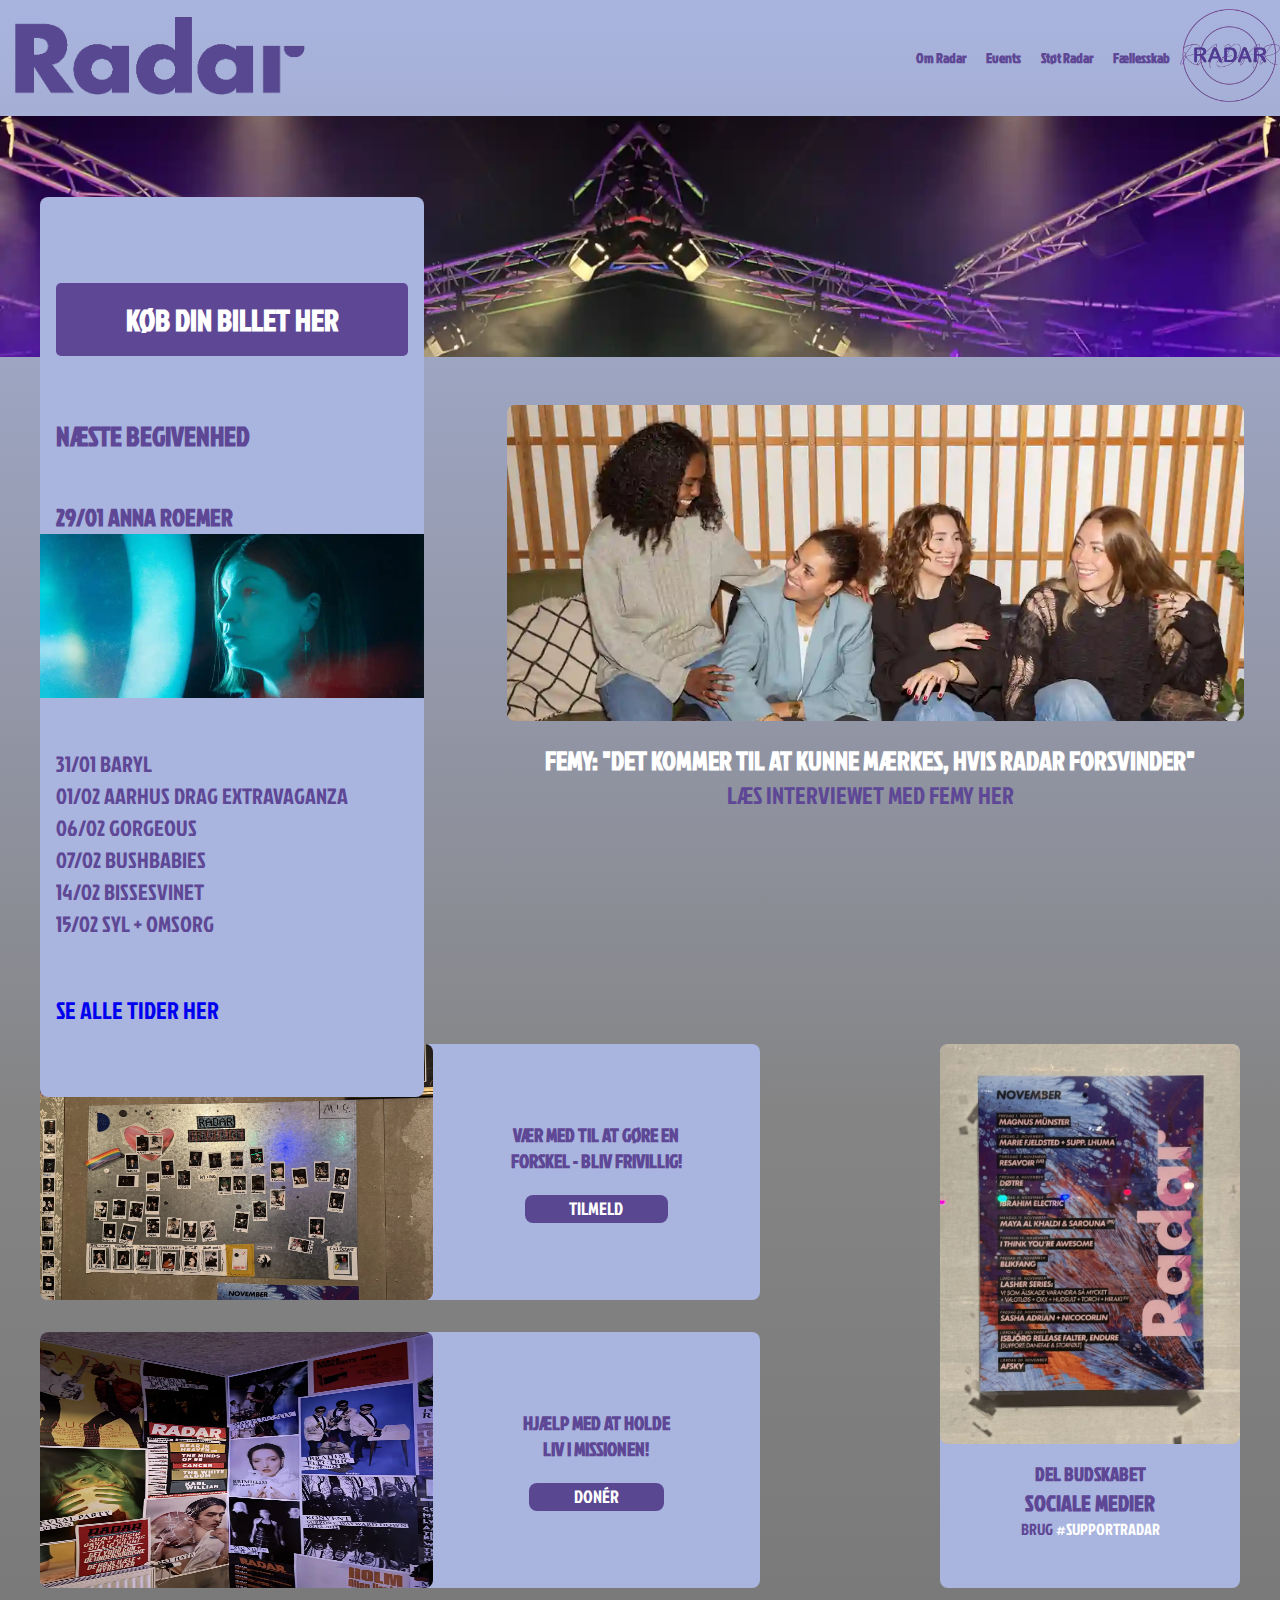
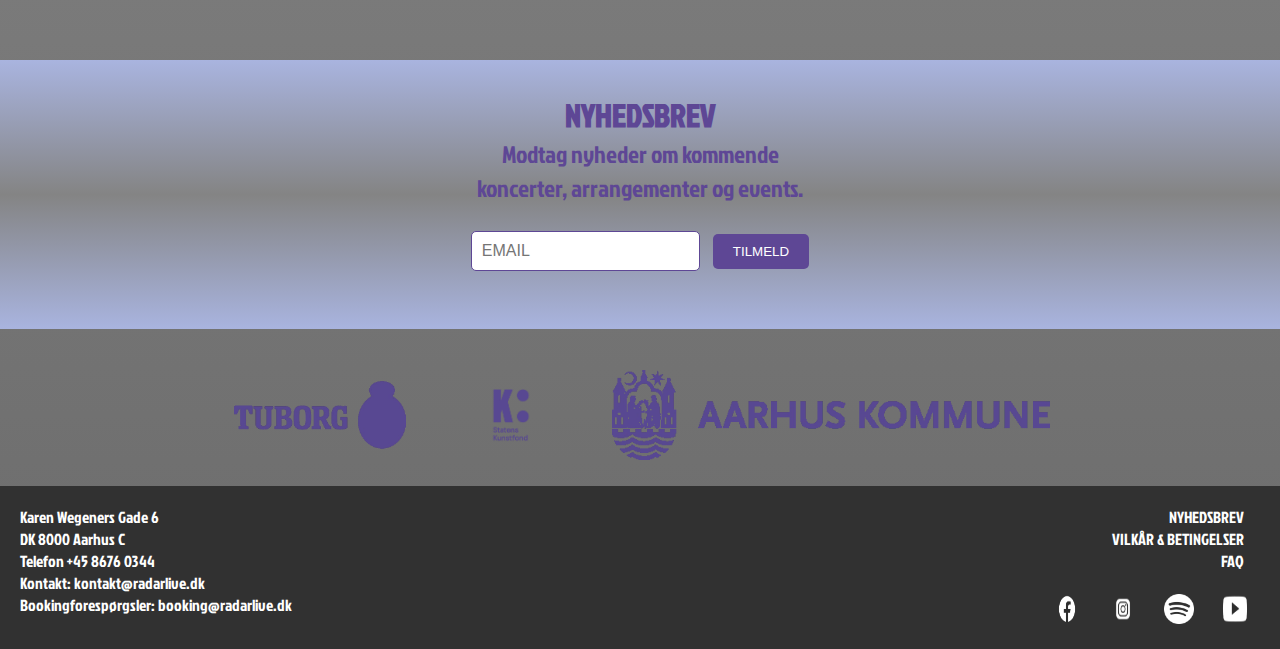
==== index.html @ d450d9c1 "." ====
<!DOCTYPE html>
<html lang="da"> <!-- ANGIVER DOKUMENTTYPE SAMT SPROGET -->
<head>
    <meta charset="UTF-8">
    <meta name="viewport" content="width=device-width, initial-scale=1.0">
    <title>Radar</title>

    <!-- META-TAGS FOR SØGEMASKINEOPTIMERING -->
    <meta name="description" content="">
    <meta name="Radar" content="hjemmeside">
    <meta name="keywords" content="">

    <!-- LINKER TIL CSS STYLESHEETS -->
    <link rel="stylesheet" href="css/style.css">
    <link rel="stylesheet" href="css/index.css">
    <link rel="icon" href="image/navbar/favicon.webp" sizes="32x32" type="image/png">
    
    <!-- DETTE TILLADER MIG AT BRUGE DEN ØNSKEDE FONT -->
    <link rel="preconnect" href="https://fonts.googleapis.com">
    <link rel="preconnect" href="https://fonts.gstatic.com" crossorigin>
    <link href="https://fonts.googleapis.com/css2?family=Jockey+One&family=Koulen&display=swap" rel="stylesheet">
</head>

<body>
    <header> 
        <section class="banner-img">
            <a href=""><img src="image/forside/radar.webp" alt="Radar" class="banner-img"></a>
        </section>

        <input type="checkbox" id="menu-bar"> <!-- KONTROLLERER OM MENUEN ER ÅBEN -->
        <label for="menu-bar">Menu</label> <!-- FOR AT VISE MENUPUNKTER -->

        <nav class="navbar"> <!-- NAVBAR BEGYND -->
            <ul>
                
                <li><a href="#">Om Radar</a> <!-- DROPDOWN -->
                    <ul>
                        <li><a href="index.html">Historie</a></li>
                        <li><a href="mission.html">Mission og Vision</a></li>
                        <li><a href="index.html">Succeshistorier</a></li>
                    </ul>
                </li>
                
                <li><a href="#">Events</a> <!-- DROPDOWN -->
                    <ul>
                        <li><a href="index.html">Kommende events og koncerter</a></li>
                        <li><a href="index.html">Tidligere events</a></li>
                        <li><a href="index.html">Specialarrangementer</a></li>
                    </ul>
                </li>
                
                <li><a href="#">Støt Radar</a> <!-- DROPDOWN -->
                    <ul>
                        <li><a href="index.html">Crowdfunding</a></li>
                        <li><a href="index.html">Medlemskab</a></li>
                        <li><a href="frivillig.html">Frivillige</a></li>
                        <li><a href="index.html">Samarbejde</a></li>
                    </ul>
                </li>
                
                <li><a href="#">Fællesskab</a> <!-- DROPDOWN -->
                    <ul>
                        <li><a href="heroes.html">Radar Heroes</a></li>
                        <li><a href="index.html">Idébank</a></li>
                    </ul>
                </li>
           
            </ul>
                        <!-- INDPAKNING AF LOGO -->
            <a href="index.html">
                <img src="image/navbar/radar.logo.webp" alt="Radar-logo-img">
            </a>
        </nav> <!-- NAVBAR SLUT -->
    </header>

    <main>
    <section class="førstesektion">
        <section class="image">
            <img src="image/forside/scenelys.webp" alt="scenelys">
        </section>

        <section class="billet-køb"> <!-- OVERSIGT OVER KOMMENDE KONCERTER OG BILLETKØB -->
            <a href="https://www.yourticket.dk/?ytfiltercity=&ytfilterdate=&ytfiltersearch=radar" class="buy-ticket">KØB DIN BILLET HER</a> <!-- DIREKTE LINK TIL BILLETKØB (EKSTERNT) -->
            
            <h2 class="next-event">NÆSTE BEGIVENHED</h2>
            
            <article class="anne-roem">
                <h3 class="event-name">29/01 ANNA ROEMER</h3>
                <img src="image/forside/annaroemer.webp" alt="Anna Roemer"/>
            </article>
    
            <ul class="event-liste">
                <li>31/01 BARYL</li>
                <li>01/02 AARHUS DRAG EXTRAVAGANZA</li>
                <li>06/02 GORGEOUS</li>
                <li>07/02 BUSHBABIES</li>
                <li>14/02 BISSESVINET</li>
                <li>15/02 SYL + OMSORG</li>
            </ul>
    
            <a href="https://radarlive.dk/kalender/" class="se-alle-tider">SE ALLE TIDER HER</a> <!-- EKSTERNT LINK TIL ALLE KONCERTER -->
        </section>

        <article class="femy-quote">
            <img src="image/forside/femy.webp" alt="femy-gruppebillede">
            <h2>FEMY: "DET KOMMER TIL AT KUNNE MÆRKES, HVIS RADAR FORSVINDER"</h2>
            <a href="heroes.html" class="femy-interview">LÆS INTERVIEWET MED FEMY HER</a>
        </article>
    </section>

    <section class="alle-kampagner">
        <section class="kampagne1-2">
            <article class="frivillig-tilmelding"> <!-- FRIVILLIG TILMELDING -->
                <img src="image/frivillig/frivillig.webp" alt="frivillig-foto" class="kampagne-billede1">
            
                <article>
                    <h3 class="frivillig-tekst">VÆR MED TIL AT GØRE EN</h3>
                    <h3 class="frivillig-tekst">FORSKEL - BLIV FRIVILLIG!</h3>
                    <button onclick="window.location.href='frivillig.html'" class="kampagne-button">TILMELD</button>
                </article>
            </article>
            
            <article class="donation"> <!-- DONATION -->
                <img src="image/heroes/kunstner1.webp" alt="bar-foto" class="kampagne-billede2">
                
                <article>
                    <h3 class="donation-tekst">HJÆLP MED AT HOLDE</h3>
                    <h3 class="donation-tekst">LIV I MISSIONEN!</h3>
                    <button class="kampagne-button">DONÉR</button>
                </article>
            </article>
        </section>
            
        <section class="kampagne3">
            <article class="medie-kampagne"> <!-- HASHTAG KAMPAGNE -->
                <img src="image/frivillig/radar2.webp" alt="koncertfoto" class="kampagne-billede3">
                
                <article>
                    <h3 class="kampagne-tekst">DEL BUDSKABET</h3>
                    <h3 class="kampagne-tekst1">SOCIALE MEDIER</h3>
                    <p>BRUG <span class="highlight">#SUPPORTRADAR</span></p>
                </article>
            </article>
        </section>
    </section>

        <section class="nyhedsbrev-container"> <!-- TILMELDING NYHEDSBREV -->
            <article class="nyhedsbrev-tekst">
                <h2>NYHEDSBREV</h2>
                <p>Modtag nyheder om kommende </p>
                <p>koncerter, arrangementer og events.</p>
            </article>

            <form class="email-submit">
                <input type="email" placeholder="EMAIL" aria-label="Email">
                <button type="submit">TILMELD</button>
            </form>
        </section> 
        
        <article class="sponsor-container"> <!-- OVERSIGT OVER DE TRE STØRSTE SPONSORER -->
            <img src="image/forside/sponsor/tuborg.webp" alt="turborg-spons">
            <img src="image/forside/sponsor/statenskunstfond.webp" alt="staten-spons">
            <img src="image/forside/sponsor/aarhuskom.webp" alt="aarhus-spons">
        </article>
    </main>

    <footer>
            <!-- OVERSIGT OVER KONTAKTMULIGHEDER SAMT ADRESSE -->
        <article class="footer-kontakt">
            <article class="kontakt">
                <a href="https://maps.app.goo.gl/uQbbWJaSaAvCWsMn6">
                Karen Wegeners Gade 6<br>
                DK 8000 Aarhus C
                </a>
                <br>
                Telefon <a href="tel:+4586760344">+45 8676 0344</a><br>
                Kontakt: <a href="mailto:kontakt@radarlive.dk">kontakt@radarlive.dk</a><br>
                Bookingforespørgsler: <a href="mailto:booking@radarlive.dk">booking@radarlive.dk</a>
            </article>
        </article>
        
        <article class="footer-andet">
            <article class="andet">
                <a href="index.html" class="nyhedsbrev">NYHEDSBREV</a>
                <a href="index.html" class="vilkaar">VILKÅR & BETINGELSER</a>
                <a href="index.html" class="faq">FAQ</a> 
            </article>
        </article>

        <!-- OVERSIGT OVER SOCIALE MEDIER -->
        <article class="footer-container">
            <article class="socials">
                <!-- FØLGENDE LINKS VIRKER OG FØRER VIDERE TIL EKSTERNE SIDER -->
                <span class="footer-icon"><a href="https://www.facebook.com/radarlive">
                    <img src="image/footer/facebook.icon.webp" alt="Facebook logo" class="footerlogo" aria-label="Gå til Facebook"></a></span>
                <span class="footer-icon"><a href="https://www.instagram.com/radarlive/">
                    <img src="image/footer/insta.icon.webp" alt="Instagram logo" class="footerlogo" aria-label="Gå til Instagram"> </a></span>
                <span class="footer-icon"><a href="https://open.spotify.com/user/radarlive">
                    <img src="image/footer/spotify.webp" alt="Spotify logo" class="footerlogo" aria-label="Gå til Spotify"></a></span>
                <span class="footer-icon"><a href="https://www.youtube.com/user/radarliverec">
                    <img src="image/footer/youtube.icon.webp" alt="Youtube logo" class="footerlogo" aria-label="Gå til Youtube"></a></span>
            </article>
        </article>
    </footer>
</body>
</html>
---- css/style.css ----
* {
    margin: 0;
    padding: 5px;
    box-sizing: border-box;
}

/* GENERELLE STILINDSTILLINGER */
body {
    font-family: 'Jockey One', sans-serif;
    background: linear-gradient(to bottom, #a9b4df, #848484 ,#6c6c6c);
    color: #5e4795;
    margin: 0;
    padding: 0;
}

/* STIL FOR LOGO */
.logo-container {
    text-align: right;
    padding: 20px;
    position: right;
}

.logo-img {
    width: 10%;
    max-height: 100px;
    object-fit: cover;
}

.logo-img {
    position: absolute;
    top: 20px;
    left: 20px;
    max-height: 100px;
}

/* STIL FOR SØGEFELTET */
.search-form {
    display: flex;
    justify-content: center;
    margin-top: 20px;
    display: none;
}

.search-input {
    padding: 10px;
    border-radius: 5px;
    border: 1px solid #5e4795;
    font-size: 16px;
}

.search-button {
    padding: 10px;
    background-color: #5e4795;
    border: none;
    color: white;
    cursor: pointer;
}

header {
    display: flex;
    justify-content: space-between;
}


/* NAVBAR STIL */
.navbar {
    display: flex;
    justify-content: space-between;
    align-items: center;
}

.navbar ul {
    list-style: none;
    display: flex;
    padding: 0;
    margin: 0;
    font-size: 0.9rem;
}

.navbar li {
    position: relative;
    padding: 10px;
}

.navbar a {
    text-decoration: none;
    color: #5e4795;
    font-weight: bold;
}

.navbar a:hover {
    color: #3d3570;
}

.navbar img {
    width: 100px;
}

#menu-bar {
    display: none;
}

label {
    display: none;
}

/* STYLE FOR DROPDOWN MENUPUNKTER */
.navbar li ul {
    display: none;
    position: absolute;
    background-color: #fff;
    padding: 10px;
    box-shadow: 0 8px 16px rgba(0,0,0,0.1);
    z-index: 1;
}

.navbar li:hover > ul {
    display: block;
}


/* FOOTER */ 
footer {
    background-color: #313131; /* Gør baggrunden sort */
    padding: 40px 20px;
    color: white;
    font-family: 'Jockey One', sans-serif; /* Optional - justerer fonten */
}

/* FOOTER-CONTAINER */
.footer-container {
    display: flex;
}

footer {
    display: flex;
    justify-content: space-between; /* Skubber elementerne til hver sin side */
    align-items: flex-start; /* Justerer elementerne langs toppen */
    background-color: #313131; /* Sort baggrund */
    padding: 20px; /* Giver luft omkring indholdet */
    color: white; /* Hvid tekst */
}

.footer-andet {
    flex: 1; /* Sørger for fleksibel tilpasning */
    margin-right: -13rem;
}

.footer-kontakt {
    text-align: left;
    flex: 1;
}

footer a {
    color: white;
    text-decoration: none;
}

footer a:hover {
    color: #5e4795; 
}

.socials {
    display: flex;
    gap: 1rem;
    flex: 1rem;
    flex-direction: row;
    margin-top: 5.5rem;
    margin-left: 1rem;
}

.footer-icon {
    margin-right: 10px;
}

.footerlogo {
    width: 30px;
    height: 30px;
}

.kontakt, .andet {
    text-align: left; /* Venstrestillet tekst */
    flex: 1 1 300px; /* Sørger for at disse sektioner kan tilpasse sig */
}

footer a {
    color: white;
    text-decoration: none;
}

footer a:hover {
    color: #5e4795;
}

footer span {
    display: block;
} 


/* NYHEDSBREV SEKTION */
.nyhedsbrev {
    display: flex;
    flex-direction: row-reverse;
    align-content: center;
    justify-content: flex-start;
}

.vilkaar {
    display: flex;
    flex-direction: row-reverse;
    align-content: center;
    justify-content: flex-start;
}

.faq {
    display: flex;
    flex-direction: row-reverse;
    align-content: center;
    justify-content: flex-start;
}

/* RESPONSIVE DESIGN */
 /* Tablet */
@media (min-width: 601px) and (max-width: 991px) {
footer {
    padding: 30px 15px; /* Justerer padding på mobile enheder */
}

.footerlogo {
    width: 3rem;
    height: 3rem;
}

.kontakt, .andet {
    text-align: center; /* Centrerer teksten på små skærme */
}

/* FOOTER */ 
footer {
background-color: #313131; /* Gør baggrunden sort */
color: white;
font-family: 'Jockey One', sans-serif; /* Optional - justerer fonten */
}

footer {
display: flex;
background-color: #313131;
color: white;
flex-direction: column;
text-align: left;
}

.andet {
    display: flex;
    flex-direction: column;
    align-items: flex-start;
}

.footer-andet {
    margin-top: 1rem;
}

.footer-kontakt {
text-align: left;
flex: 1;
display: flex;
flex-direction: column;
}

.socials {
justify-content: center;
margin-bottom: 1rem;
margin-left: 2rem;
}

.kontakt {
text-align: left; /* Venstrestillet tekst */
flex: 1; /* Sørger for at disse sektioner kan tilpasse sig */
}
    }

/* Mobilskærme */
@media (max-width: 600px) { 
    footer {
        padding: 30px 15px; /* Justerer padding på mobile enheder */
    }

    .footerlogo {
        width: 20px;
        height: 20px;
    }

    .kontakt, .andet {
        text-align: center; /* Centrerer teksten på små skærme */
    }

/* FOOTER */ 
footer {
    background-color: #313131; /* Gør baggrunden sort */
    padding: 40px 20px;
    color: white;
    font-family: 'Jockey One', sans-serif; /* Optional - justerer fonten */
}

footer {
    display: flex;
    background-color: #313131;
    padding: 0.7rem;
    color: white;
    flex-direction: column;
    text-align: left;
}

.andet {
    display: flex;
    flex-direction: column;
    align-items: flex-start;
}

.footer-andet {
    margin-top: 1rem;
}

.footer-kontakt {
    text-align: left;
    flex: 1;
}

.socials {
    display: flex;
    gap: 1rem;
    flex: 1rem;
    flex-direction: row;
    margin-top: 1rem;
    margin-left: -0.3rem;
}

.footer-icon {
    margin-right: 10px;
}

.footerlogo {
    width: 2rem;
    height: 2rem;
}

.kontakt {
    text-align: left; /* Venstrestillet tekst */
    flex: 1; /* Sørger for at disse sektioner kan tilpasse sig */
}

    }
---- css/index.css ----
* {
    margin: 0;
    padding: 0px;
    box-sizing: border-box;
}

/* GENERELLE STILINDSTILLINGER */
body {
    font-family: 'Jockey One', sans-serif;
    background: linear-gradient(to bottom, #a9b4df, #848484 ,#6c6c6c);
    color: #5e4795;
    margin: 0;
    padding: 0;
}

.highlight {
    color: white;
}

/* STYLE FOR HOVEDINDHOLD */
main {
    padding: 0px;
    text-align: center;
}

/* STIL FOR LOGO */
.logo-container {
    text-align: right;
    padding: 20px;
    position: right;
}

.logo-img {
    width: 10%;
    max-height: 100px;
    object-fit: cover;
}

.logo-img {
    position: absolute;
    top: 20px;
    left: 20px;
    max-height: 100px;
}

.banner-img {
    width: 50%;
}

/* STYLE AF BILLEDET UNDER NAVBAR */
.image {
    width: 100%;
    overflow: hidden;
  }
  
  .image img {
    width: 100%;
    height: auto;
    display: block;
    object-fit: cover;
    max-width: 100%;
  }


/* KONCERT-OVERSIGT */
.billet-køb {
    margin-top: 30px;
    width: 30%;
    height: 100%;
    overflow: hidden;
    position: absolute;
    background-color: #a9b4df;
    padding: 3rem 0rem;
    border-radius: 8px;
    margin: -10rem 0 0 2.5rem;
    display: flex;
    flex-direction: column;
    justify-content: space-around;
}

.anne-roem {
    width: 100%;
    height: auto;
}

.anne-roem img {
    width: 100%;
}

.buy-ticket {
    display: inline-block;
    background-color: #5e4795;
    color: white;
    padding: 15px 25px;
    text-decoration: none;
    font-weight: bold;
    border-radius: 5px;
    margin: 1rem;
    font-size: 1.9rem;
}

.buy-ticket:hover {
    background-color: #3d3570;
}

.next-event {
    font-size: 1.7rem;
    font-weight: bold;
    display: flex;
    padding-left: 1rem;
}

.event-liste {
    display: flex;
    padding-left: 1rem;
    flex-direction: column;
    align-items: flex-start;
    line-height: 2rem;
    list-style: none;
    font-size: 1.4rem;
}

.event-name {
    display: flex;
    padding-left: 1rem;
    font-size: 1.5rem;
}

.se-alle-tider {
    display: flex;
    padding-left: 1rem;
    padding-top: 0.5rem;
    font-size: 1.5rem;
    text-decoration: none;
}

/* ARTIKLER OG KAMPAGNER */
.femy-quote {
    margin-top: 40px;
    margin-left: 36%;
}

.femy-quote img {
    max-width: 90%;
    height: auto;
    margin-top: 0.5rem;
    margin-right: -0.6rem;
    border-radius: 8px;
}

.femy-quote h2 {
    font-size: 1.6rem;
    margin-top: 1rem;
    color: white;
}

.femy-interview {
    color: #5e4795;
    text-decoration: none;
    font-size: 1.5rem;
}

.femy-interview:hover {
    color: #3d3570;
}

/* KAMPAGNER FORSIDE */
.alle-kampagner {
    display: flex;
    overflow: hidden;
    margin-top: 12rem;
    padding: 2.5rem;
    gap: 15%;
}

.kampagne1-2 {
    display: flex;
    flex-direction: column;
    width: 60%;
    gap: 2rem;
    justify-content: space-between;
}

.kampagne1-2 article {
    border-radius: 8px;
    height: 16rem;
}

.kampagne3 {
    display: flex;
    width: 25%;
    background-color: #a9b4df;
    border-radius: 8px;
}

.kampagne-billede1 {
    width: 60%;
    height: 16rem;
    border-radius: 8px;
}

.kampagne-billede2 {
    width: 60%;
    height: 16rem;
    border-radius: 8px;
}

.kampagne-billede3 {
    width: 100%;
    border-radius: 8px;
}

.frivillig-tilmelding {
    display: flex;
    background-color: #a9b4df;
}

.frivillig-tilmelding article {
    display: flex;
    flex-direction: column;
    align-items: center;
    justify-content: center;
    width: 50%;
}

.donation {
    display: flex;
    background-color: #a9b4df;
    border-radius: 8px;
}

.donation article {
    display: flex;
    flex-direction: column;
    align-items: center;
    justify-content: center;
    width: 50%;
}

.medie-kampagne article {
    padding: 0.7rem;
}

.kampagne-tekst1 {
    font-size: 1.4rem;
}

.kampagne-button {
    background-color: #594891;
    color: white;
    font-size: 1.1rem;
    padding: 0.1rem 2.8rem;
    margin-top: 1.3rem;
    font-family: 'Jockey One', sans-serif;
    border-radius: 8px;
    border: none;
    cursor: pointer;
}

/* NYHEDSBREV */
.nyhedsbrev-container {
    background: linear-gradient(to bottom, #a9b4df, #848484 ,#a9b4df);
    padding: 2rem;
    margin-top: 2rem;
}

.nyhedsbrev-tekst h2 {
    font-size:2rem;
}

.nyhedsbrev-tekst p {
    font-size: 1.5rem;
}

form input[type="email"] {
    padding: 10px;
    border-radius: 5px;
    border: 1px solid #5e4795;
    font-size: 16px;
    margin-right: 10px;
}

form button {
    background-color: #5e4795;
    color: white;
    padding: 10px 20px;
    border: none;
    border-radius: 5px;
    cursor: pointer;
}

form button:hover {
    background-color: #3d3570;
}

.email-submit {
    padding: 1.6rem;
}

/* SPONSOR-OVERSIGT */
.sponsor-container {
    display: flex;
    justify-content: center;
    gap: 4rem;
    margin-top: 1rem;
    margin-left: 1rem;
    margin-right: 1rem;
    padding: 1.6rem;
}

.sponsor-container img {
    max-width: 90%;
    height: 90px;
    margin: 0;
}

/* RESPONSIVE DESIGN */
@media (max-width: 1030px) {
    .event-liste {
        font-size: 0.8rem;
    }
}

/* MOBIL */ 
@media (max-width: 600px) {
    main {
        display: flex;
        flex-direction: column;
        align-items: center;
    }

    .anne-roem {
        position: relative;
    }

    .billet-køb {
        margin: 0;
    }

/* STYLE FOR HOVEDINDHOLD */
main {
    padding: 0px;
    text-align: center;
}

/* STIL FOR LOGO */
.logo-container {
    text-align: right;
    padding: 20px;
    position: right;
}

.logo-img {
    width: 10%;
    max-height: 100px;
    object-fit: cover;
}

.logo-img {
    position: absolute;
    top: 20px;
    left: 20px;
    max-height: 100px;
}

.banner-img {
    display: none;
}

/* STYLE AF BILLEDET UNDER NAVBAR */
.image {
    width: 100%;
    overflow: hidden;
  }
  
  .image img {
    width: 100%;
    height: auto;
    display: block;
    object-fit: cover;
    max-width: 100%;
  }


.førstesektion {
    display: flex;
    flex-direction: column;
    align-items: center;
}

/* KONCERT-OVERSIGT */
.billet-køb {
    width: 66%;
    height: 36rem;
    background-color: #a9b4df;
    padding: 0.1rem 0rem;
    border-radius: 8px;
    margin: -3rem 0 0 0rem;
    display: flex;
    flex-direction: column;
    justify-content: space-around;
    position: relative;
}

.anne-roem {
    width: 100%;
    height: auto;
}

.anne-roem img {
    width: 100%;
}

.buy-ticket {
    display: inline-block;
    background-color: #5e4795;
    color: white;
    padding: 0.9rem 0rem;
    text-decoration: none;
    font-weight: bold;
    border-radius: 5px;
    margin: 1rem;
    font-size: 1.4rem;
}

.buy-ticket:hover {
    background-color: #3d3570;
}

.next-event {
    font-size: 1.7rem;
    font-weight: bold;
    display: flex;
    padding-left: 1rem;
}

.event-liste {
    display: flex;
    padding-left: 1rem;
    flex-direction: column;
    align-items: flex-start;
    line-height: 2rem;
    list-style: none;
    font-size: 1.1rem;
}

.event-name {
    display: flex;
    padding-left: 1rem;
    font-size: 1.2rem;
}

.se-alle-tider {
    display: flex;
    padding-left: 1rem;
    padding-top: 0.5rem;
    font-size: 1.1rem;
    text-decoration: none;
}

/* ARTIKLER OG KAMPAGNER */
.femy-quote {
    margin-top: 0;
    margin-left: 0;
}

.femy-quote img {
    max-width: 90%;
    height: auto;
    margin-top: 4rem;
    margin-right: -0.6rem;
    border-radius: 8px;
}

.femy-quote h2 {
    font-size: 24px;
    margin-top: 20px;
    color: white;
}

.femy-interview {
    color: #5e4795;
    text-decoration: none;
}

.femy-interview:hover {
    color: #3d3570;
}

/* KAMPAGNER FORSIDE */
.alle-kampagner {
    display: flex;
    flex-direction: column;
    overflow: hidden;
    margin-top: 2rem;
    padding: 2.5rem;
    gap: 15%;
}

.kampagne1-2,
.kampagne3 {
    display: flex;
    flex-direction: column;
    width: 100%;
    gap: 2rem;
    justify-content: space-between;
    margin-top: 1rem;
}

.medie-kampagne {
    display: flex;
    background-color: #a9b4df;
    border-radius: 8px;
    align-content: center;
    align-items: center;
    justify-content: flex-start;
}

.medie-kampagne article {
    padding: 0.7rem;
    display: flex;
    flex-direction: column;
    align-content: center;
    justify-content: center;
    align-items: center;
    margin-left: 1.2rem;
}

.kampagne1-2 article {
    border-radius: 8px;
    height: 16rem;
}

.kampagne-billede1 {
    width: 50%;
    height: 16rem;
    border-radius: 8px;
}

.kampagne-billede2 {
    width: 50%;
    height: 16rem;
    border-radius: 8px;
}

.kampagne-billede3 {
    width: 50%;
    border-radius: 8px;
}

.frivillig-tilmelding {
    display: flex;
    background-color: #a9b4df;
}

.frivillig-tilmelding article {
    display: flex;
    flex-direction: column;
    align-items: center;
    justify-content: center;
    width: 50%;
}

.donation {
    display: flex;
    background-color: #a9b4df;
    border-radius: 8px;
}

.donation article {
    display: flex;
    flex-direction: column;
    align-items: center;
    justify-content: center;
    width: 50%;
}

.medie-kampagne article {
    padding: 0.7rem;
}

.kampagne-tekst1 {
    font-size: 1.4rem;
}

.kampagne-button {
    background-color: #594891;
    color: white;
    font-size: 1.1rem;
    padding: 0.1rem 2.8rem;
    margin-top: 1.3rem;
    font-family: 'Jockey One', sans-serif;
    border-radius: 8px;
    border: none;
    cursor: pointer;
}

/* NYHEDSBREV */
.nyhedsbrev-container {
    background: linear-gradient(to bottom, #a9b4df, #848484 ,#a9b4df);
    padding: 2rem;
    margin-top: 2rem;
    width: 100%;
}

.nyhedsbrev-tekst h2 {
    font-size:2rem;
}

.nyhedsbrev-tekst p {
    font-size: 1.5rem;
}

form input[type="email"] {
    padding: 10px;
    border-radius: 5px;
    border: 1px solid #5e4795;
    font-size: 16px;
    margin-right: 10px;
}

form button {
    background-color: #5e4795;
    color: white;
    padding: 10px 20px;
    border: none;
    border-radius: 5px;
    cursor: pointer;
}

form button:hover {
    background-color: #3d3570;
}

.email-submit {
    padding: 1.6rem;
}

/* SPONSOR-OVERSIGT */
.sponsor-container {
    display: flex;
    justify-content: center;
    padding: 1.6rem;
    flex-direction: column;
    align-items: center;
    gap: 0px;
}

.sponsor-container img {
    max-width: 90%;
    height: 90px;
    margin: 0;
}
    }

/* TABLET */ 
@media (min-width: 601px) and (max-width: 991px) {

/* STYLE FOR HOVEDINDHOLD */
main {
    padding: 0px;
    text-align: center;
}

/* STIL FOR LOGO */
.logo-container {
    text-align: right;
    padding: 20px;
    position: right;
}

.logo-img {
    width: 10%;
    max-height: 100px;
    object-fit: cover;
}

.logo-img {
    position: absolute;
    top: 20px;
    left: 20px;
    max-height: 100px;
}

.banner-img {
    display: none;
}

/* STYLE AF BILLEDET UNDER NAVBAR */
.image {
    width: 100%;
    overflow: hidden;
  }
  
  .image img {
    width: 100%;
    height: auto;
    display: block;
    object-fit: cover;
    max-width: 100%;
  }

  .førstesektion {
    display: flex;
    flex-direction: column;
    align-items: center;
}

/* KONCERT-OVERSIGT */
.billet-køb {
    width: 66%;
    height: 36rem;
    background-color: #a9b4df;
    padding: 0.1rem 0rem;
    border-radius: 8px;
    margin: -3rem 0 0 0rem;
    display: flex;
    flex-direction: column;
    justify-content: space-around;
    position: relative;
}

.anne-roem {
    width: 100%;
    height: auto;
}

.anne-roem img {
    width: 100%;
}

.buy-ticket {
    display: inline-block;
    background-color: #5e4795;
    color: white;
    padding: 0.9rem 0rem;
    text-decoration: none;
    font-weight: bold;
    border-radius: 5px;
    margin: 1rem;
    font-size: 1.4rem;
}

.buy-ticket:hover {
    background-color: #3d3570;
}

.next-event {
    font-size: 1.4rem;
    font-weight: bold;
    display: flex;
    padding-left: 1.2rem;
}

.event-liste {
    display: flex;
    padding-left: 1rem;
    flex-direction: column;
    align-items: flex-start;
    line-height: 2rem;
    list-style: none;
    font-size: 1.1rem;
}

.event-name {
    display: flex;
    padding-left: 1rem;
    font-size: 1rem;
}

.se-alle-tider {
    display: flex;
    padding-left: 1rem;
    padding-top: 0.5rem;
    font-size: 1.1rem;
    text-decoration: none;
}

/* ARTIKLER OG KAMPAGNER */
.femy-quote {
    margin-top: 0;
    margin-left: 0;
}

.femy-quote img {
    max-width: 90%;
    height: auto;
    margin-top: 4rem;
    margin-right: -0.6rem;
    border-radius: 8px;
}

.femy-quote h2 {
    font-size: 24px;
    margin-top: 20px;
    color: white;
}

.femy-interview {
    color: #5e4795;
    text-decoration: none;
}

.femy-interview:hover {
    color: #3d3570;
}

/* KAMPAGNER FORSIDE */
.alle-kampagner {
    display: flex;
    flex-direction: column;
    overflow: hidden;
    margin-top: 2rem;
    padding: 2.5rem;
    gap: 15%;
}

.kampagne1-2,
.kampagne3 {
    display: flex;
    flex-direction: column;
    width: 100%;
    gap: 2rem;
    justify-content: space-between;
    margin-top: 1rem;
}

.medie-kampagne {
    display: flex;
    background-color: #a9b4df;
    border-radius: 8px;
    flex-direction: column;
    align-content: center;
    align-items: center;
    justify-content: flex-start;
}

.medie-kampagne article {
    padding: 0.7rem;
    display: flex;
    flex-direction: column;
    align-content: center;
    justify-content: center;
    align-items: center;
    margin-left: 1.2rem;
}

.kampagne1-2 article {
    border-radius: 8px;
    height: 16rem;
}

.kampagne-billede1 {
    width: 50%;
    height: 16rem;
    border-radius: 8px;
}

.kampagne-billede2 {
    width: 50%;
    height: 16rem;
    border-radius: 8px;
}

.kampagne-billede3 {
    width: 50%;
    border-radius: 8px;
}

.frivillig-tilmelding {
    display: flex;
    background-color: #a9b4df;
}

.frivillig-tilmelding article {
    display: flex;
    flex-direction: column;
    align-items: center;
    justify-content: center;
    width: 50%;
}

.donation {
    display: flex;
    background-color: #a9b4df;
    border-radius: 8px;
}

.donation article {
    display: flex;
    flex-direction: column;
    align-items: center;
    justify-content: center;
    width: 50%;
}

.medie-kampagne article {
    padding: 0.7rem;
}

.kampagne-tekst1 {
    font-size: 1.4rem;
}

.kampagne-button {
    background-color: #594891;
    color: white;
    font-size: 1.1rem;
    padding: 0.1rem 2.8rem;
    margin-top: 1.3rem;
    font-family: 'Jockey One', sans-serif;
    border-radius: 8px;
    border: none;
    cursor: pointer;
}

/* NYHEDSBREV */
.nyhedsbrev-container {
    background: linear-gradient(to bottom, #a9b4df, #848484 ,#a9b4df);
    padding: 2rem;
    margin-top: 2rem;
    width: 100%;
}

.nyhedsbrev-tekst h2 {
    font-size:2rem;
}

.nyhedsbrev-tekst p {
    font-size: 1.5rem;
}

form input[type="email"] {
    padding: 10px;
    border-radius: 5px;
    border: 1px solid #5e4795;
    font-size: 16px;
    margin-right: 10px;
}

form button {
    background-color: #5e4795;
    color: white;
    padding: 10px 20px;
    border: none;
    border-radius: 5px;
    cursor: pointer;
}

form button:hover {
    background-color: #3d3570;
}

.email-submit {
    padding: 1.6rem;
}

/* SPONSOR-OVERSIGT */
.sponsor-container {
    display: flex;
    justify-content: center;
    padding: 1.6rem;
    flex-direction: column;
    align-items: center;
    gap: 0px;
}

.sponsor-container img {
    max-width: 90%;
    height: 90px;
    margin: 0;
}


}
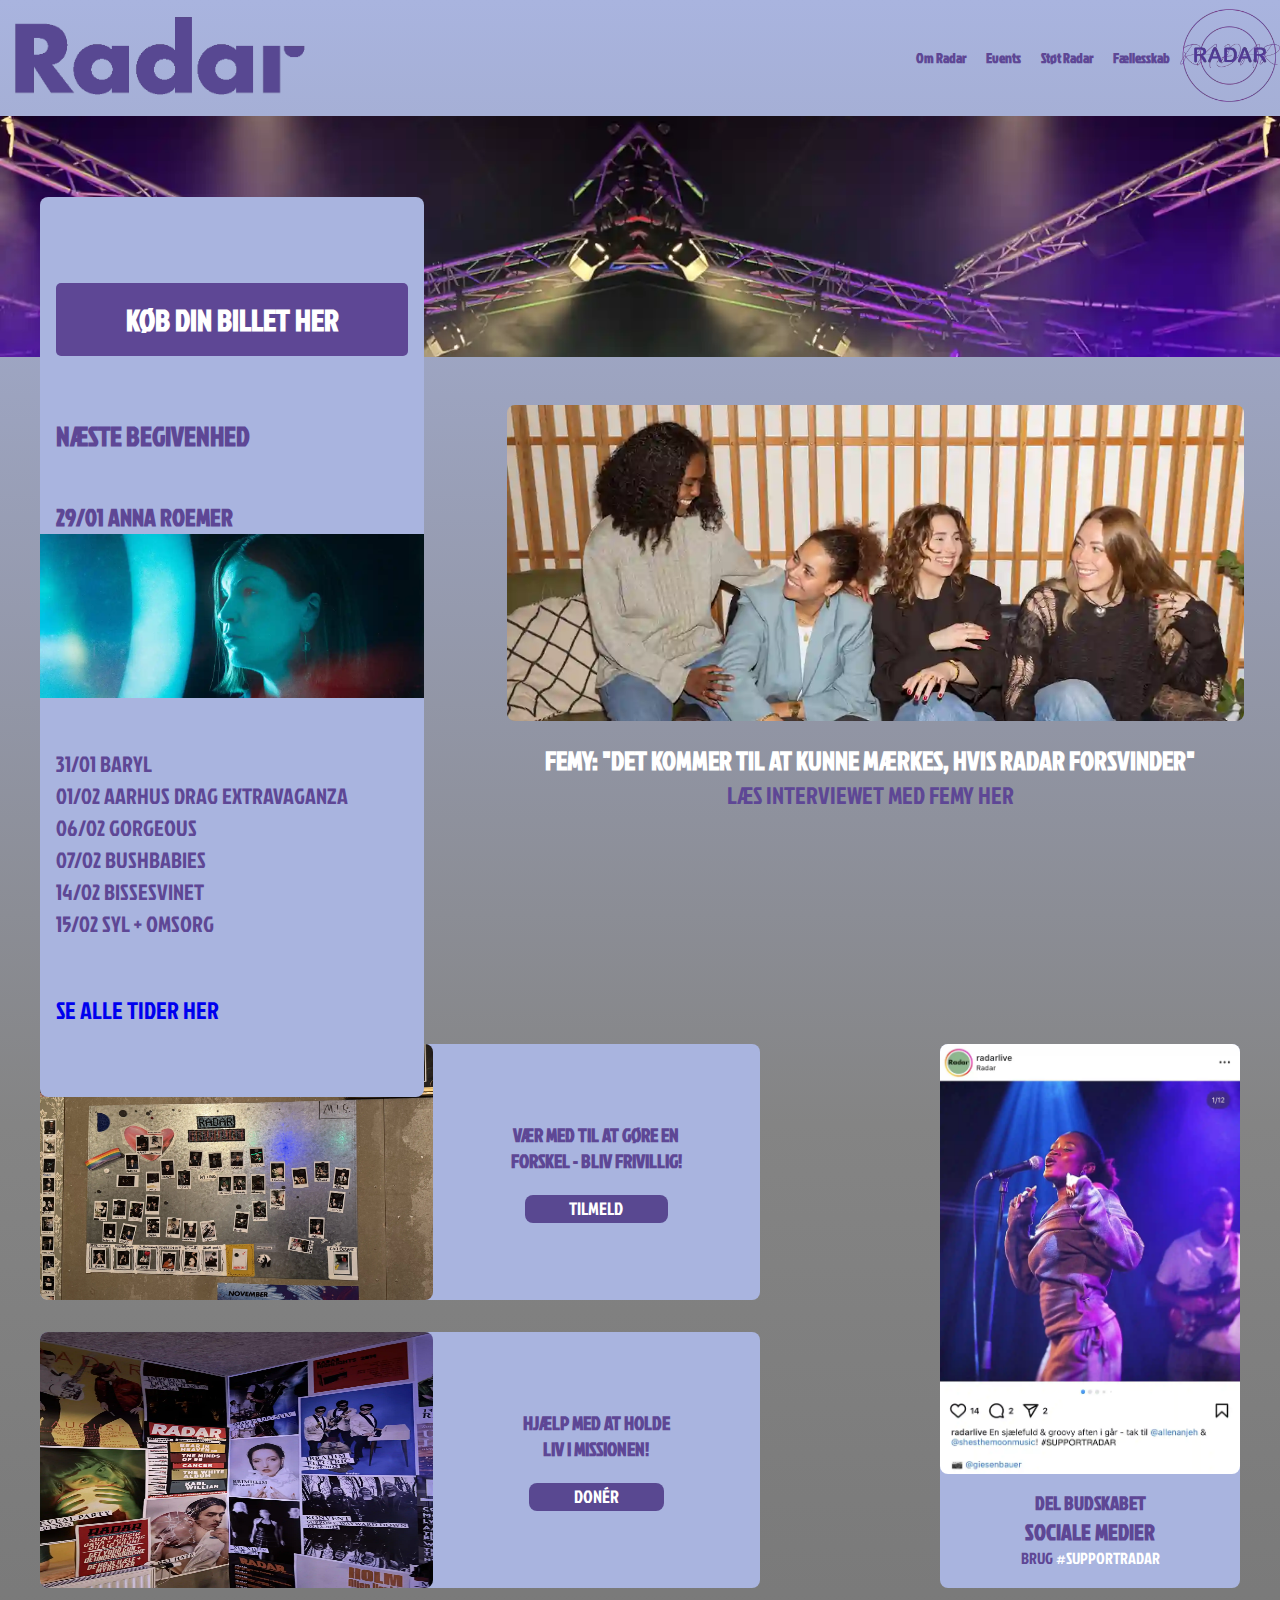
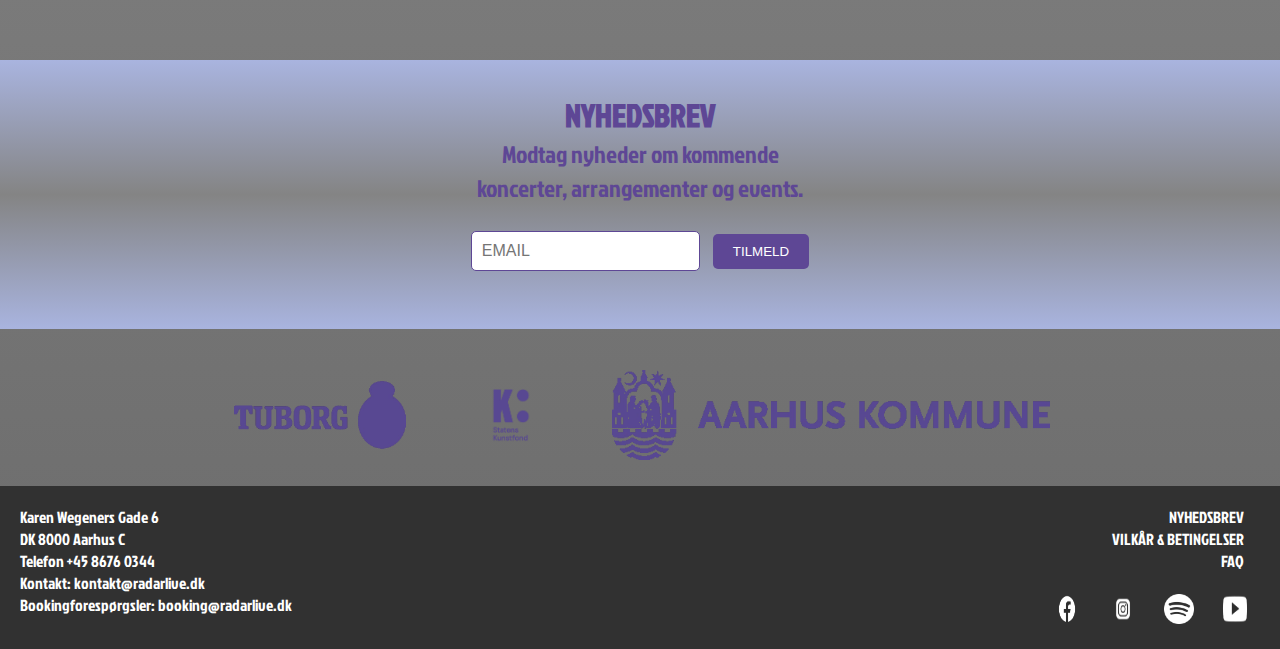
==== commit 2135a9bd: "." ====
--- a/index.html
+++ b/index.html
@@ -133,7 +133,7 @@
             
         <section class="kampagne3">
             <article class="medie-kampagne"> <!-- HASHTAG KAMPAGNE -->
-                <img src="image/frivillig/radar2.webp" alt="koncertfoto" class="kampagne-billede3">
+                <img src="image/forside/kampagne.webp" alt="koncertfoto" class="kampagne-billede3">
                 
                 <article>
                     <h3 class="kampagne-tekst">DEL BUDSKABET</h3>
--- a/css/index.css
+++ b/css/index.css
@@ -579,6 +579,10 @@
     padding: 0.7rem;
 }
 
+.kampagne-tekst {
+    margin-top: 1.4rem;
+}
+
 .kampagne-tekst1 {
     font-size: 1.4rem;
 }
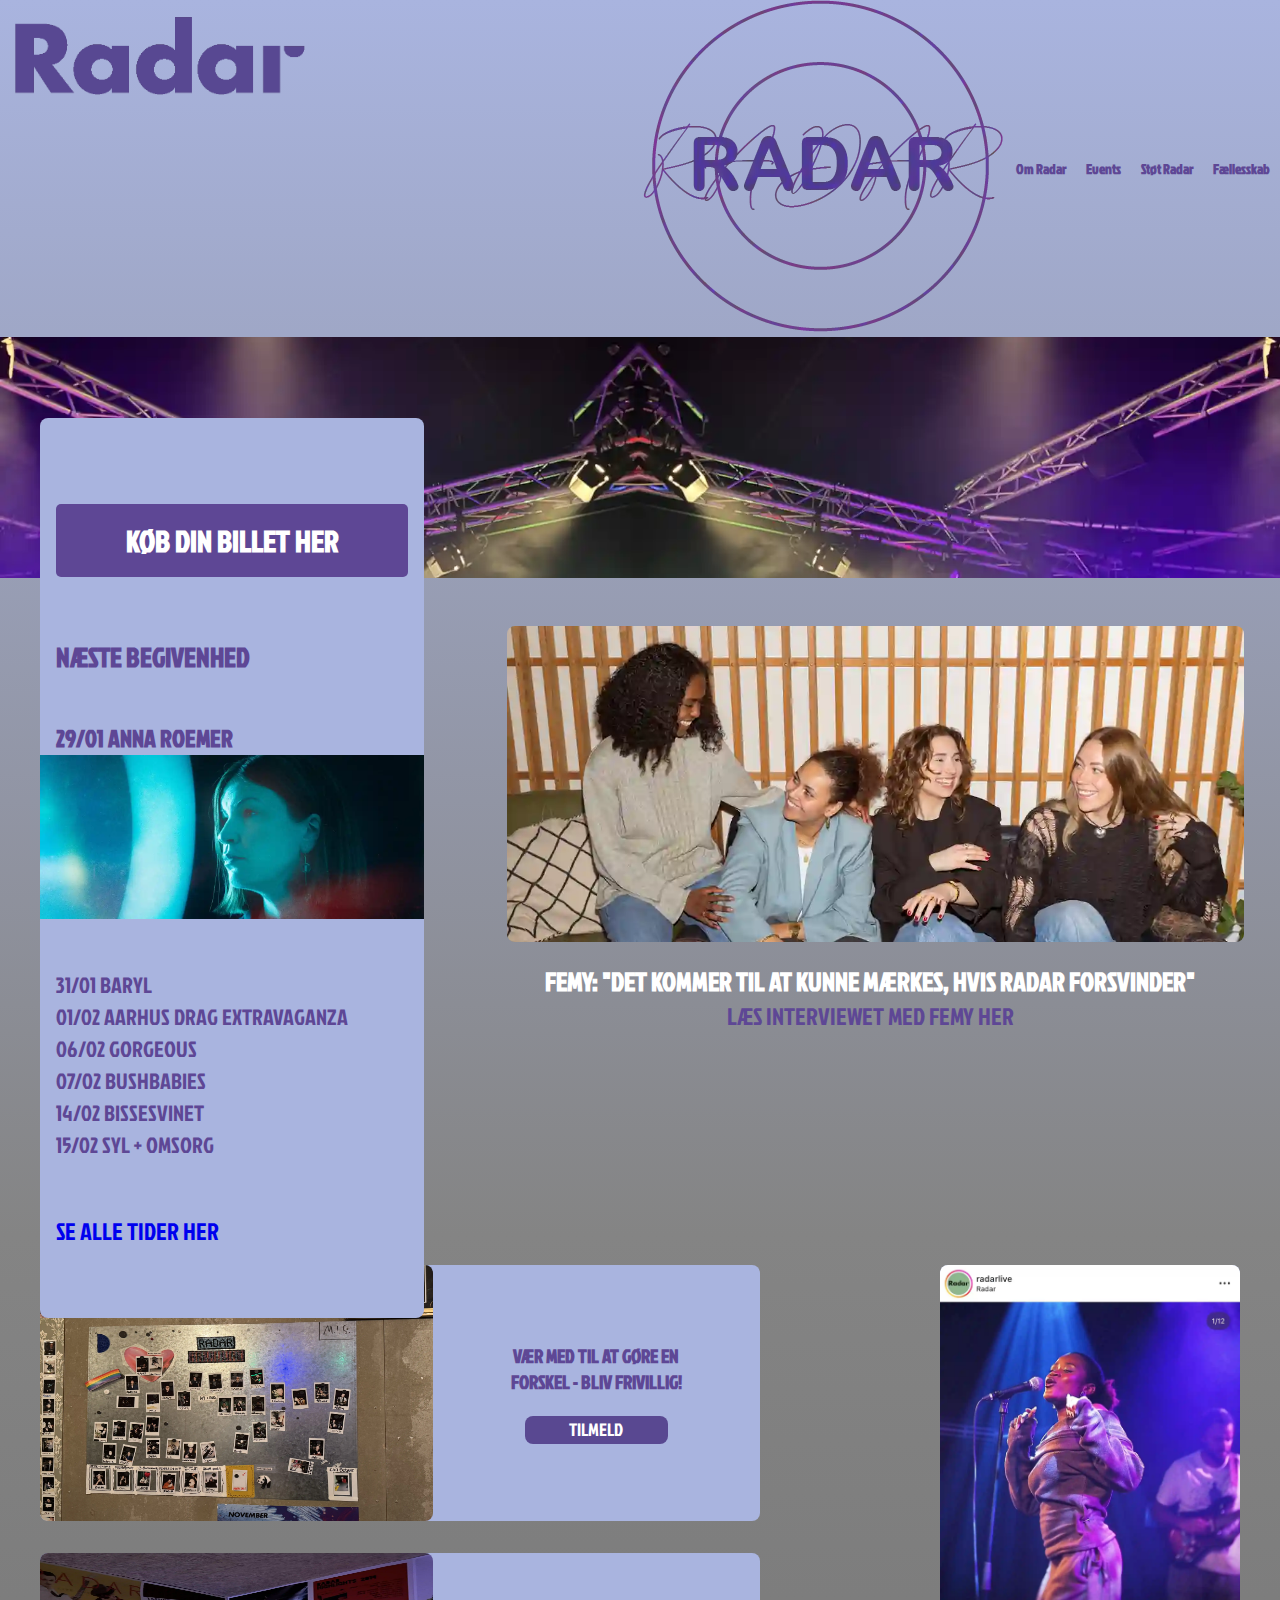
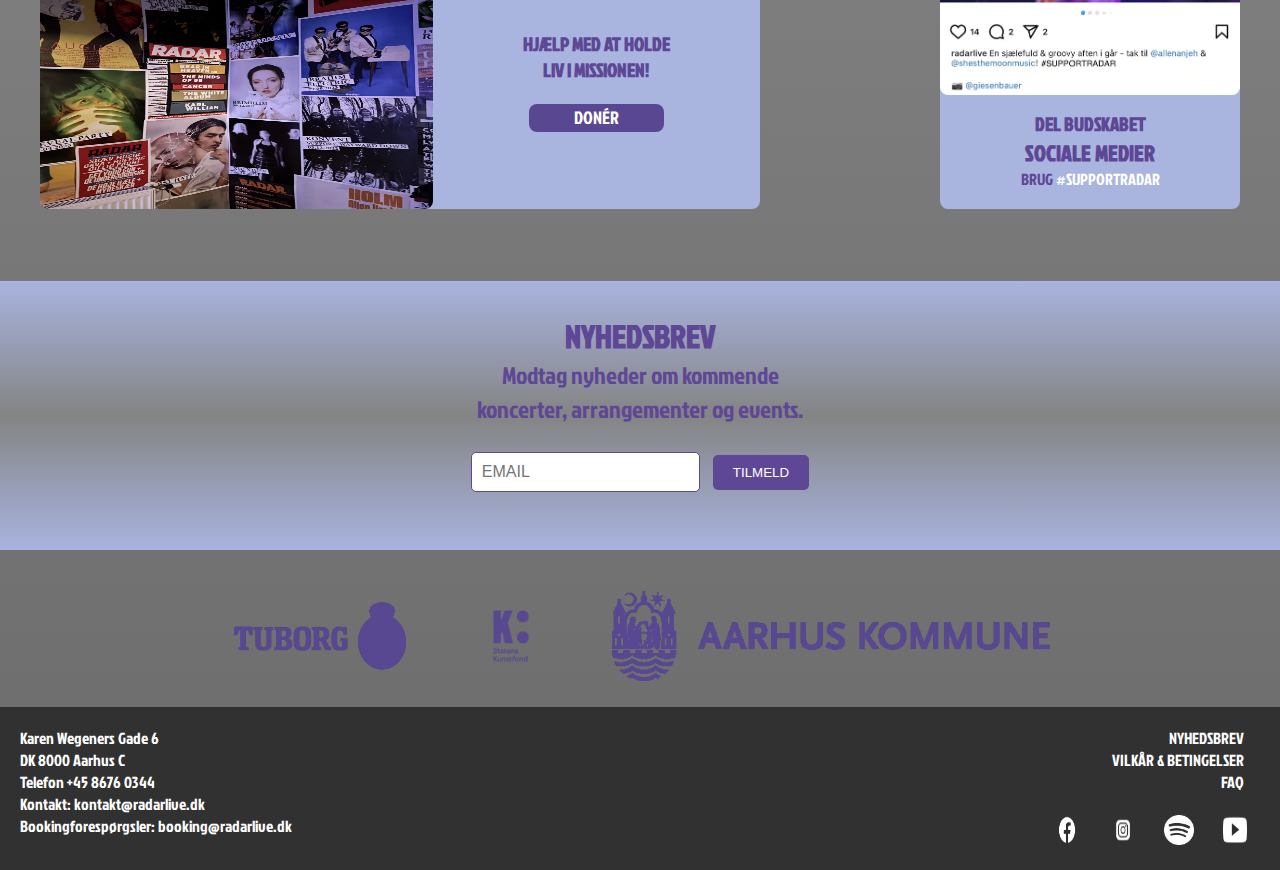
==== commit 718edc3c: "." ====
--- a/index.html
+++ b/index.html
@@ -22,13 +22,18 @@
 </head>
 
 <body>
-    <header> 
+    <header class="menubar"> 
         <section class="banner-img">
             <a href=""><img src="image/forside/radar.webp" alt="Radar" class="banner-img"></a>
         </section>
 
-        <input type="checkbox" id="menu-bar"> <!-- KONTROLLERER OM MENUEN ER ÅBEN -->
-        <label for="menu-bar">Menu</label> <!-- FOR AT VISE MENUPUNKTER -->
+    <!-- INDPAKNING AF LOGO -->
+    <a href="index.html">
+        <img src="image/navbar/radar.logo.webp" alt="Radar-logo-img" class="logo">
+    </a>
+
+        <input type="checkbox" id="menu-bar" class="burger-checkbox"> <!-- KONTROLLERER OM MENUEN ER ÅBEN -->
+        <label for="menu-bar" class="burger">&#9776;</label> <!-- FOR AT VISE MENUPUNKTER -->
 
         <nav class="navbar"> <!-- NAVBAR BEGYND -->
             <ul>
@@ -36,7 +41,7 @@
                 <li><a href="#">Om Radar</a> <!-- DROPDOWN -->
                     <ul>
                         <li><a href="index.html">Historie</a></li>
-                        <li><a href="mission.html">Mission og Vision</a></li>
+                        <li><a href="mission.html">Mission og Vision+</a></li>
                         <li><a href="index.html">Succeshistorier</a></li>
                     </ul>
                 </li>
@@ -53,23 +58,19 @@
                     <ul>
                         <li><a href="index.html">Crowdfunding</a></li>
                         <li><a href="index.html">Medlemskab</a></li>
-                        <li><a href="frivillig.html">Frivillige</a></li>
+                        <li><a href="frivillig.html">Frivillige+</a></li>
                         <li><a href="index.html">Samarbejde</a></li>
                     </ul>
                 </li>
                 
                 <li><a href="#">Fællesskab</a> <!-- DROPDOWN -->
                     <ul>
-                        <li><a href="heroes.html">Radar Heroes</a></li>
+                        <li><a href="heroes.html">Radar Heroes+</a></li>
                         <li><a href="index.html">Idébank</a></li>
                     </ul>
                 </li>
            
             </ul>
-                        <!-- INDPAKNING AF LOGO -->
-            <a href="index.html">
-                <img src="image/navbar/radar.logo.webp" alt="Radar-logo-img">
-            </a>
         </nav> <!-- NAVBAR SLUT -->
     </header>
 
--- a/css/style.css
+++ b/css/style.css
@@ -33,34 +33,10 @@
     max-height: 100px;
 }
 
-/* STIL FOR SØGEFELTET */
-.search-form {
-    display: flex;
-    justify-content: center;
-    margin-top: 20px;
-    display: none;
-}
-
-.search-input {
-    padding: 10px;
-    border-radius: 5px;
-    border: 1px solid #5e4795;
-    font-size: 16px;
-}
-
-.search-button {
-    padding: 10px;
-    background-color: #5e4795;
-    border: none;
-    color: white;
-    cursor: pointer;
-}
-
 header {
     display: flex;
     justify-content: space-between;
 }
-
 
 /* NAVBAR STIL */
 .navbar {
@@ -281,6 +257,104 @@
 
 /* Mobilskærme */
 @media (max-width: 600px) { 
+
+    .logo {
+        display: flex;
+        justify-content: center;
+        align-items: center;
+        width: 6rem;
+        height: 7.7rem;
+        margin: auto;
+        padding-top: 1rem;
+        padding-bottom: 1rem;
+    }
+
+    .burger-checkbox{
+        display: none;
+    }
+    
+    .burger{
+        color: #5e4795;
+        display: flex;
+        flex-direction: column;
+        cursor: pointer;
+        position: absolute;
+        top: 1rem;
+        right: 1rem;
+        width: 1rem;
+        margin: 0.5rem;
+        font-size: 2.6rem;
+    }
+
+    .navbar ul li:focus-within > ul,
+    .navbar ul li:hover > ul {
+        display: block;
+    }
+    
+    .navbar{
+        display: none;
+        background-color: #5e4795;
+        position: absolute;
+        top: 5rem;
+        right: 0;
+        width: 100%;
+        text-align: left;
+        font-family: 'Jockey One', sans-serif;
+        z-index: 9999;
+    }
+
+    .burger-checkbox:checked ~ .menubar{
+        display: block;
+    }
+
+   /* Menuens indhold */
+.navbar ul {
+    display: block; /* Viser menupunkterne i blokke */
+    width: 100%; /* Fylder hele bredden */
+    gap: 0; /* Ingen afstand mellem elementer */
+    list-style: none; /* Fjerner punktopstilling */
+}
+
+/* Menuens punkter */
+.navbar ul li {
+    width: 220px; /* Bredde på menupunkterne */
+    margin: 15px; /* Mellemrum mellem menupunkterne */
+    padding: 15px; /* Indre mellemrum for tekst */
+    list-style: none; /* Fjerner punktopstilling */
+}
+
+.navbar ul li a {
+    color: white; /* Sort tekstfarve */
+    text-decoration: none; /* Ingen understregning */
+}
+
+/* Undermenu */
+.navbar ul li ul {
+    display: none; /* Skjuler undermenuen som standard */
+}
+
+.navba ul li ul li {
+    padding: 10px; /* Indre mellemrum i undermenuen */
+    color: white; /* Sort tekstfarve */
+}
+
+.navbar ul li ul li {
+    text-align: left; /* Justerer teksten til venstre */
+    padding: 0.5rem 1rem; /* Tilføjer padding for indrykning */
+}
+
+.navbar ul li ul li a {
+    color: white; /* Sort tekstfarve */
+    text-decoration: none; /* Ingen understregning */
+    font-size: 0.9rem; /* Mindre tekststørrelse */
+}
+
+.navbar ul li ul li a:hover {
+    text-decoration: none; /* Ingen understregning ved hover */
+    color: #a9b4df; /* Skifter tekstfarve til blå ved hover */
+}
+
+
     footer {
         padding: 30px 15px; /* Justerer padding på mobile enheder */
     }
@@ -348,10 +422,9 @@
     text-align: left; /* Venstrestillet tekst */
     flex: 1; /* Sørger for at disse sektioner kan tilpasse sig */
 }
-
-    }   
-
-
-
-
-
+ }   
+
+
+
+
+
--- a/css/index.css
+++ b/css/index.css
@@ -579,10 +579,6 @@
     padding: 0.7rem;
 }
 
-.kampagne-tekst {
-    margin-top: 1.4rem;
-}
-
 .kampagne-tekst1 {
     font-size: 1.4rem;
 }
@@ -833,7 +829,6 @@
     display: flex;
     background-color: #a9b4df;
     border-radius: 8px;
-    flex-direction: column;
     align-content: center;
     align-items: center;
     justify-content: flex-start;
@@ -846,7 +841,7 @@
     align-content: center;
     justify-content: center;
     align-items: center;
-    margin-left: 1.2rem;
+    margin-left: 5.9rem;
 }
 
 .kampagne1-2 article {
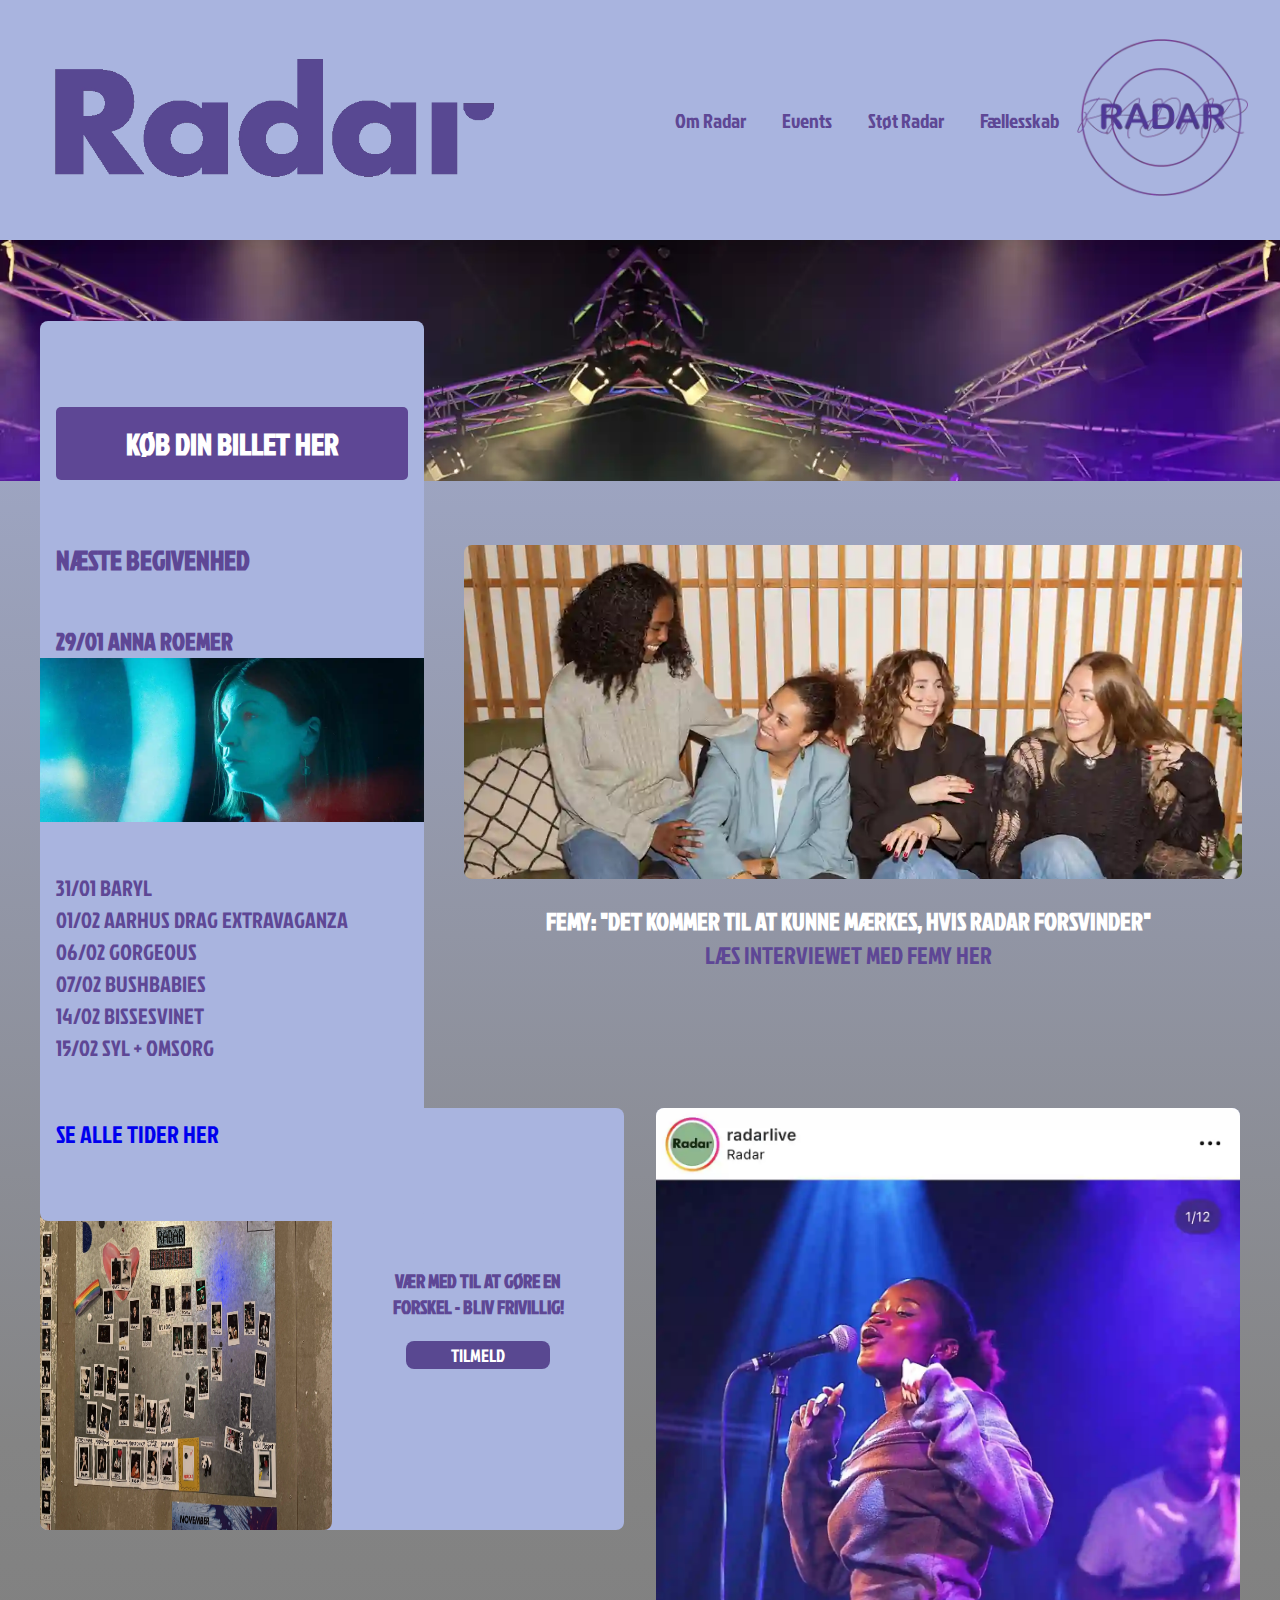
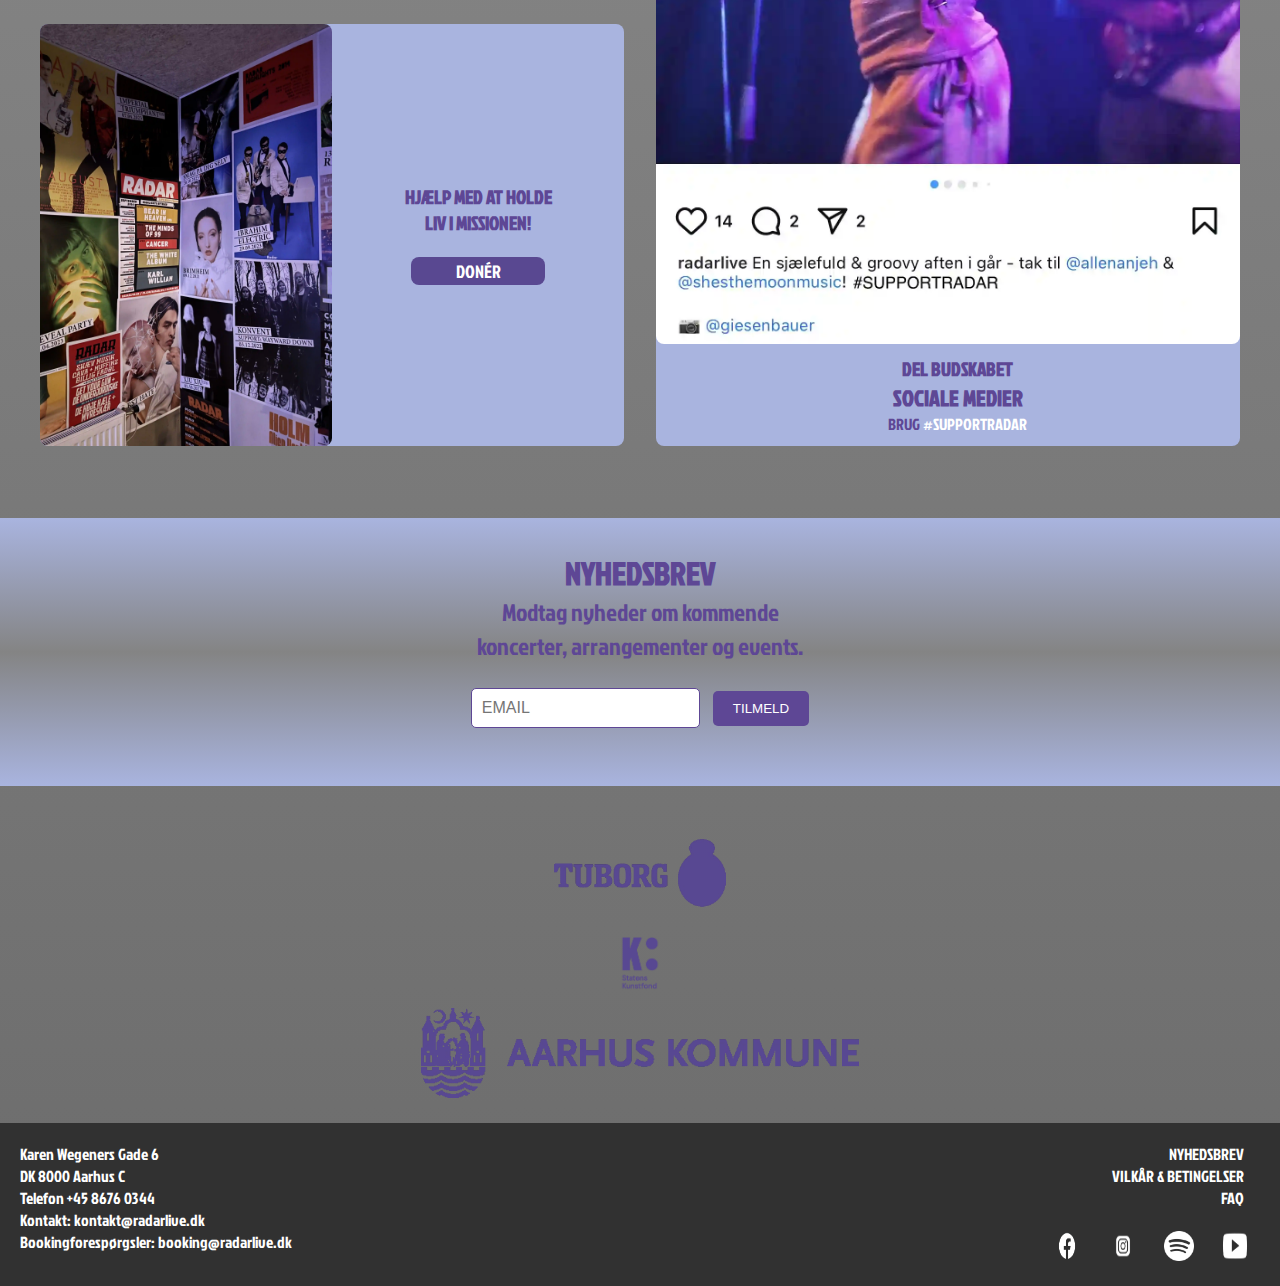
==== commit 7cf449a4: "." ====
--- a/index.html
+++ b/index.html
@@ -27,13 +27,14 @@
             <a href=""><img src="image/forside/radar.webp" alt="Radar" class="banner-img"></a>
         </section>
 
+    <section class="headerbyt">
     <!-- INDPAKNING AF LOGO -->
     <a href="index.html">
         <img src="image/navbar/radar.logo.webp" alt="Radar-logo-img" class="logo">
     </a>
 
-        <input type="checkbox" id="menu-bar" class="burger-checkbox"> <!-- KONTROLLERER OM MENUEN ER ÅBEN -->
-        <label for="menu-bar" class="burger">&#9776;</label> <!-- FOR AT VISE MENUPUNKTER -->
+        <input type="checkbox" id="menu-bar"> <!-- KONTROLLERER OM MENUEN ER ÅBEN -->
+        <label for="menu-bar">&#9776;</label> <!-- FOR AT VISE MENUPUNKTER -->
 
         <nav class="navbar"> <!-- NAVBAR BEGYND -->
             <ul>
@@ -72,6 +73,7 @@
            
             </ul>
         </nav> <!-- NAVBAR SLUT -->
+    </section>
     </header>
 
     <main>
--- a/css/style.css
+++ b/css/style.css
@@ -1,198 +1,247 @@
+/* RESET AF STANDARDSTIL */
 * {
-    margin: 0;
-    padding: 5px;
-    box-sizing: border-box;
+    margin: 0; /* Fjerner margin (afstand) fra alle elementer */
+    padding: 5px; /* Tilføjer en generel padding på 5px for at skabe lidt afstand i alle elementer */
+    box-sizing: border-box; /* Sikrer, at padding og border er inkluderet i elementernes samlede størrelse */
 }
 
 /* GENERELLE STILINDSTILLINGER */
+/* Styling for body-elementet, som gælder for hele siden */
 body {
-    font-family: 'Jockey One', sans-serif;
-    background: linear-gradient(to bottom, #a9b4df, #848484 ,#6c6c6c);
+    font-family: 'Jockey One', sans-serif; /* Sætter skrifttypen til 'Jockey One' for hele siden */
+    background: linear-gradient(to bottom, #a9b4df, #848484, #6c6c6c); /* Baggrundsfarve med en lineær gradient fra lys lilla til grå */
+    color: #5e4795; /* Sætter standard tekstfarven til en lilla nuance */
+    margin: 0; /* Fjerner margin fra body-elementet */
+    padding: 0; /* Fjerner padding fra body-elementet */
+}
+
+/* STIL FOR LOGO */
+/* Styling for logo-containeren */
+.logo-container {
+    text-align: right; /* Justerer logoet til højre på skærmen */
+    padding: 20px; /* Tilføjer padding på 20px rundt om logo-containeren */
+    position: right; /* Denne regel virker ikke, da 'position' kræver værdier som 'absolute', 'relative', 'fixed' etc. */
+}
+
+/* Logo-billede */
+.logo-img {
+    width: 10%; /* Indstiller bredden af logoet til 10% af containeren */
+    max-height: 100px; /* Begrænser højden på logoet til 100px */
+    object-fit: cover; /* Sørger for at billedet fylder containeren korrekt uden at blive forvrænget */
+}
+
+/* Positionering af logo */
+.logo-img {
+    position: absolute; /* Placering af logoet i forhold til containeren */
+    top: 20px; /* Placerer logoet 20px fra toppen */
+    left: 20px; /* Placerer logoet 20px fra venstre */
+    max-height: 100px; /* Begrænser højden på logoet */
+}
+
+.logo {
+    width: 10.7rem;
+}
+
+/* Header styling */
+header {
+    display: flex; /* Bruger Flexbox for at arrangere header-indholdet */
+    justify-content: space-between; /* Skubber elementerne til hver sin side af headeren */
+}
+
+.headerbyt {
+    display: flex;
+    flex-direction: row-reverse;
+}
+
+/* navbar */
+header{
+    position: relative;
+    top: 0;
+    left: 0;
+    right: 0;
+    background: #a9b4df;
+    box-shadow: 0 5px 10px rgba(0, 0, 0, 0.1);
+    padding: 1rem 2rem;
+    display: flex;
+    align-items: center;
+    justify-content: space-between;
+    height: 15rem;
+    z-index: 99;
+    
+ }
+
+ .navbar {
+    display: flex;
+    align-items: center;
+ }
+ 
+ header .navbar ul{
+    list-style: none;
+ }
+ 
+ header .navbar ul li{
+    position: relative;
+    float: left;
+ }
+ 
+ header .navbar ul li a {
+    text-decoration: none;
+    font-size: 20px;
+    padding: 18px;
     color: #5e4795;
-    margin: 0;
-    padding: 0;
-}
-
-/* STIL FOR LOGO */
-.logo-container {
-    text-align: right;
-    padding: 20px;
-    position: right;
-}
-
-.logo-img {
-    width: 10%;
-    max-height: 100px;
-    object-fit: cover;
-}
-
-.logo-img {
+    display: block;
+ 
+ }
+ 
+ header .navbar ul li a:hover{
+    background-color: rgba(108, 108, 108, 0.4);
+    color: #fff;
+ }
+ 
+ header .navbar ul li ul{
     position: absolute;
-    top: 20px;
-    left: 20px;
-    max-height: 100px;
-}
-
-header {
-    display: flex;
-    justify-content: space-between;
-}
-
-/* NAVBAR STIL */
-.navbar {
-    display: flex;
-    justify-content: space-between;
-    align-items: center;
-}
-
-.navbar ul {
-    list-style: none;
-    display: flex;
-    padding: 0;
-    margin: 0;
-    font-size: 0.9rem;
-}
-
-.navbar li {
-    position: relative;
-    padding: 10px;
-}
-
-.navbar a {
-    text-decoration: none;
-    color: #5e4795;
-    font-weight: bold;
-}
-
-.navbar a:hover {
-    color: #3d3570;
-}
-
-.navbar img {
-    width: 100px;
-}
-
-#menu-bar {
+    left: 0;
+    width: 300px;
+    background-color: rgba(169, 180, 223, 0.87);
     display: none;
-}
-
-label {
+ }
+ 
+ header .navbar ul li ul li{
+    width: 100%;
+    border-top: 1px solid rgba(0,0,0,0.1);
+ }
+ 
+ header .navbar ul li:focus-within > ul,
+ header .navbar ul li:hover > ul{
+    display: block;
+ }
+ 
+ #menu-bar{
+    
     display: none;
-}
-
-/* STYLE FOR DROPDOWN MENUPUNKTER */
-.navbar li ul {
+ }
+ 
+ header label{
+    font-size: 20px;
+    color: #ffffff;
+    cursor: pointer;
     display: none;
-    position: absolute;
-    background-color: #fff;
-    padding: 10px;
-    box-shadow: 0 8px 16px rgba(0,0,0,0.1);
-    z-index: 1;
-}
-
-.navbar li:hover > ul {
-    display: block;
-}
-
-
-/* FOOTER */ 
-footer {
-    background-color: #313131; /* Gør baggrunden sort */
-    padding: 40px 20px;
-    color: white;
-    font-family: 'Jockey One', sans-serif; /* Optional - justerer fonten */
+ }
+
+/* FOOTER */
+/* Footer-styling - baggrund og tekstfarve */
+footer {
+    background-color: #313131; /* Sort baggrund */
+    padding: 40px 20px; /* Giver luft omkring footer-indholdet */
+    color: white; /* Hvid tekst */
+    font-family: 'Jockey One', sans-serif; /* Angiver skrifttypen for footer */
 }
 
 /* FOOTER-CONTAINER */
+/* Opsætning af containeren i footer for layout */
 .footer-container {
-    display: flex;
-}
-
-footer {
-    display: flex;
+    display: flex; /* Bruger Flexbox til at arrangere indholdet */
+}
+
+/* Generel footer styling - justering og tilpasning af elementer */
+footer {
+    display: flex; /* Bruger Flexbox for layout */
     justify-content: space-between; /* Skubber elementerne til hver sin side */
     align-items: flex-start; /* Justerer elementerne langs toppen */
     background-color: #313131; /* Sort baggrund */
     padding: 20px; /* Giver luft omkring indholdet */
-    color: white; /* Hvid tekst */
-}
-
+    color: white; /* Hvid tekstfarve */
+}
+
+/* Footer sektion for andet indhold */
 .footer-andet {
-    flex: 1; /* Sørger for fleksibel tilpasning */
-    margin-right: -13rem;
-}
-
+    flex: 1; /* Sørger for, at denne sektion kan tilpasse sig fleksibelt */
+    margin-right: -13rem; /* Flytter denne sektion lidt til venstre */
+}
+
+/* Footer kontakt-sektion - justering af tekst */
 .footer-kontakt {
-    text-align: left;
-    flex: 1;
-}
-
+    text-align: left; /* Venstrestiller teksten */
+    flex: 1; /* Sørger for, at denne sektion kan tilpasse sig fleksibelt */
+}
+
+/* Styling af links i footer */
 footer a {
-    color: white;
-    text-decoration: none;
-}
-
+    color: white; /* Sætter tekstfarven til hvid */
+    text-decoration: none; /* Fjerner understregning fra links */
+}
+
+/* Footer link hover - Ændrer farven på links når de hoveres */
 footer a:hover {
-    color: #5e4795; 
-}
-
+    color: #5e4795; /* Skifter farven på links til en lilla farve, når musen er over */
+}
+
+/* Sociale medie ikoner - Layout og justering */
 .socials {
-    display: flex;
-    gap: 1rem;
-    flex: 1rem;
-    flex-direction: row;
-    margin-top: 5.5rem;
-    margin-left: 1rem;
-}
-
+    display: flex; /* Bruger Flexbox til at arrangere ikonerne */
+    gap: 1rem; /* Tilføjer mellemrum mellem de sociale ikoner */
+    flex: 1rem; /* Tildeler et fleksibelt område til de sociale ikoner */
+    flex-direction: row; /* Arrangerer ikonerne horisontalt */
+    margin-top: 5.5rem; /* Giver lidt afstand fra toppen */
+    margin-left: 1rem; /* Tilføjer margin til venstre */
+}
+
+/* Justerer margin for hver social ikon */
 .footer-icon {
-    margin-right: 10px;
-}
-
+    margin-right: 10px; /* Giver lidt afstand mellem ikonerne til højre */
+}
+
+/* Footer logo - Justering af størrelse på footer logo */
 .footerlogo {
-    width: 30px;
-    height: 30px;
-}
-
+    width: 30px; /* Sætter bredden på logoet */
+    height: 30px; /* Sætter højden på logoet */
+}
+
+/* Kontakt og Andet sektioner - Justering af tekst og fleksibilitet */
 .kontakt, .andet {
-    text-align: left; /* Venstrestillet tekst */
-    flex: 1 1 300px; /* Sørger for at disse sektioner kan tilpasse sig */
-}
-
+    text-align: left; /* Venstrestiller teksten */
+    flex: 1 1 300px; /* Sørger for at sektionerne kan tilpasse sig, min. bredde 300px */
+}
+
+/* Footer links - Basis styling for links i footer */
 footer a {
-    color: white;
-    text-decoration: none;
-}
-
+    color: white; /* Sætter standard farve på links til hvid */
+    text-decoration: none; /* Fjerner understregning fra links */
+}
+
+/* Footer link hover - Ændrer farven på links når de hoveres */
 footer a:hover {
-    color: #5e4795;
-}
-
+    color: #5e4795; /* Skifter farven på links til en lilla farve, når musen er over */
+}
+
+/* Footer span - Gør span tags til blok elementer */
 footer span {
-    display: block;
-} 
-
-
-/* NYHEDSBREV SEKTION */
+    display: block; /* Ændrer span til et blok-element, så det fylder hele linjen */
+}
+
+
+/* NYHEDSBREV SEKTION - Justering af layout */
 .nyhedsbrev {
-    display: flex;
-    flex-direction: row-reverse;
-    align-content: center;
-    justify-content: flex-start;
-}
-
+    display: flex; /* Bruger Flexbox til at arrangere indholdet */
+    flex-direction: row-reverse; /* Arrangerer elementerne fra højre mod venstre */
+    align-content: center; /* Centrerer indholdet vertikalt */
+    justify-content: flex-start; /* Justerer indholdet til venstre */
+}
+
+/* Vilkår sektion - Justering af layout */
 .vilkaar {
-    display: flex;
-    flex-direction: row-reverse;
-    align-content: center;
-    justify-content: flex-start;
-}
-
+    display: flex; /* Bruger Flexbox til at arrangere indholdet */
+    flex-direction: row-reverse; /* Arrangerer elementerne fra højre mod venstre */
+    align-content: center; /* Centrerer indholdet vertikalt */
+    justify-content: flex-start; /* Justerer indholdet til venstre */
+}
+
+/* FAQ sektion - Justering af layout */
 .faq {
-    display: flex;
-    flex-direction: row-reverse;
-    align-content: center;
-    justify-content: flex-start;
+    display: flex; /* Bruger Flexbox til at arrangere indholdet */
+    flex-direction: row-reverse; /* Arrangerer elementerne fra højre mod venstre */
+    align-content: center; /* Centrerer indholdet vertikalt */
+    justify-content: flex-start; /* Justerer indholdet til venstre */
 }
 
 /* RESPONSIVE DESIGN */
@@ -202,229 +251,246 @@
     padding: 30px 15px; /* Justerer padding på mobile enheder */
 }
 
+header{
+    padding: 20px;
+    height: 10rem;
+ }
+ 
+
+ .headerbyt {
+    display: flex;
+    flex-direction: row;
+    width: 100%;
+    justify-content: space-between;
+ }
+
+ header label{
+    display: block;
+    font-size: 3rem;
+    color: #5e4795;
+    display: flex;
+    align-items: center;
+ }
+ 
+ header .navbar{
+    position: absolute;
+    top: 100%;
+    left: 0;
+    right: 0;
+    background-color: rgba(169, 180, 223, 0.87);
+    border-top: 1px rgba(0,0,0,0.1);
+    display: none;
+ }
+ 
+ header .navbar ul li{
+    width: 100%;
+    position: relative;
+ }
+ 
+ header .navbar ul li ul{
+    position: relative;
+    width: 100%;
+ }
+ 
+ header .navbar ul li ul li{
+    background-color: rgba(169, 180, 223, 0.87);
+ }
+ 
+ header .navbar ul li ul li ul{
+    width: 100%;
+    left: 0;
+ }
+ 
+ #menu-bar:checked ~ .navbar{
+    display: block;
+ }
+
+/* Footer logo - Justerer størrelsen på footer-logoet */
 .footerlogo {
-    width: 3rem;
-    height: 3rem;
-}
-
+    width: 3rem; /* Sætter bredden på logoet */
+    height: 3rem; /* Sætter højden på logoet */
+}
+
+/* Footer sektioner - Centrerer teksten på små skærme */
 .kontakt, .andet {
     text-align: center; /* Centrerer teksten på små skærme */
 }
 
-/* FOOTER */ 
-footer {
-background-color: #313131; /* Gør baggrunden sort */
-color: white;
-font-family: 'Jockey One', sans-serif; /* Optional - justerer fonten */
-}
-
-footer {
-display: flex;
-background-color: #313131;
-color: white;
-flex-direction: column;
-text-align: left;
-}
-
+/* FOOTER - Justering af baggrundsfarve, tekst og font */
+footer {
+    background-color: #313131; /* Sætter baggrundsfarven til mørk grå */
+    color: white; /* Sætter tekstfarven til hvid */
+    font-family: 'Jockey One', sans-serif; /* Sætter fonten */
+}
+
+/* Footer layout - Flex container til at arrangere indholdet vertikalt */
+footer {
+    display: flex; /* Aktiverer Flexbox layout */
+    background-color: #313131; /* Sætter baggrunden til mørk grå */
+    color: white; /* Sætter tekstfarven til hvid */
+    flex-direction: column; /* Arrangerer indholdet i en kolonne */
+    text-align: left; /* Venstrestiller al tekst */
+}
+
+/* Andet - Justering af sektionen 'andet' i footeren */
 .andet {
-    display: flex;
-    flex-direction: column;
-    align-items: flex-start;
-}
-
+    display: flex; /* Aktivere flexbox */
+    flex-direction: column; /* Arrangerer børnene vertikalt */
+    align-items: flex-start; /* Justerer børnene til venstre */
+}
+
+/* Margin på footer sektionen 'andet' */
 .footer-andet {
-    margin-top: 1rem;
-}
-
+    margin-top: 1rem; /* Tilføjer margin mellem sektioner */
+}
+
+/* Footer kontakt - Justering af kontaktsektionen */
 .footer-kontakt {
-text-align: left;
-flex: 1;
-display: flex;
-flex-direction: column;
-}
-
+    text-align: left; /* Venstrestiller teksten */
+    flex: 1; /* Gør sektionen fleksibel så den kan tilpasse sig */
+    display: flex; /* Aktivere flexbox for nemmere justering af indholdet */
+    flex-direction: column; /* Arrangerer børnene vertikalt */
+}
+
+/* Sociale medie ikoner - Justering af placering og margin */
 .socials {
-justify-content: center;
-margin-bottom: 1rem;
-margin-left: 2rem;
-}
-
+    justify-content: center; /* Centrerer de sociale ikoner */
+    margin-bottom: 1rem; /* Tilføjer margin nederst på ikonerne */
+    margin-left: 2rem; /* Tilføjer margin til venstre på de sociale ikoner */
+}
+
+/* Kontakt sektion - Sørger for korrekt justering af kontaktindholdet */
 .kontakt {
-text-align: left; /* Venstrestillet tekst */
-flex: 1; /* Sørger for at disse sektioner kan tilpasse sig */
-}
+    text-align: left; /* Venstrestiller teksten */
+    flex: 1; /* Gør sektionen fleksibel så den kan tilpasse sig */
+} 
     }
 
 /* Mobilskærme */
-@media (max-width: 600px) { 
-
+@media (max-width: 600px) {
+
+    /* Styling af logo på mobilskærme */
     .logo {
-        display: flex;
-        justify-content: center;
-        align-items: center;
-        width: 6rem;
-        height: 7.7rem;
-        margin: auto;
-        padding-top: 1rem;
-        padding-bottom: 1rem;
-    }
-
-    .burger-checkbox{
-        display: none;
+        display: flex; /* Bruger flexbox til centrering af logo */
+        justify-content: center; /* Centrerer logoet horisontalt */
+        align-items: center; /* Centrerer logoet vertikalt */
+        width: 6rem; /* Sætter en fast bredde på logoet */
+        height: 7.7rem; /* Sætter en fast højde på logoet */
+        margin: auto; /* Centrerer logoet på siden */
+        padding-top: 1rem; /* Lidt padding på toppen af logoet */
+        padding-bottom: 1rem; /* Lidt padding på bunden af logoet */
     }
     
-    .burger{
+    header{
+        padding: 20px;
+        height: 10rem;
+        
+     }
+     
+    
+     .headerbyt {
+        display: flex;
+        flex-direction: row;
+        width: 100%;
+        justify-content: space-between;
+     }
+    
+     header label{
+        display: block;
+        font-size: 3rem;
         color: #5e4795;
         display: flex;
-        flex-direction: column;
-        cursor: pointer;
+        align-items: center;
+     }
+     
+     header .navbar{    
         position: absolute;
-        top: 1rem;
-        right: 1rem;
-        width: 1rem;
-        margin: 0.5rem;
-        font-size: 2.6rem;
-    }
-
-    .navbar ul li:focus-within > ul,
-    .navbar ul li:hover > ul {
+        top: 100%;
+        left: 0;
+        right: 0;
+        background-color: rgba(169, 180, 223, 0.87);
+        border-top: 1px rgba(0,0,0,0.1);
+        display: none;
+        
+     }
+     
+     header .navbar ul li{
+        width: 100%;
+     }
+     
+     header .navbar ul li ul{
+        position: relative;
+        width: 100%;
+     }
+     
+     header .navbar ul li ul li{
+        background-color: rgba(169, 180, 223, 0.87);
+     }
+     
+     header .navbar ul li ul li ul{
+        width: 100%;
+        left: 0;
+     }
+     
+     #menu-bar:checked ~ .navbar{
         display: block;
-    }
-    
-    .navbar{
-        display: none;
-        background-color: #5e4795;
-        position: absolute;
-        top: 5rem;
-        right: 0;
-        width: 100%;
-        text-align: left;
-        font-family: 'Jockey One', sans-serif;
-        z-index: 9999;
-    }
-
-    .burger-checkbox:checked ~ .menubar{
-        display: block;
-    }
-
-   /* Menuens indhold */
-.navbar ul {
-    display: block; /* Viser menupunkterne i blokke */
-    width: 100%; /* Fylder hele bredden */
-    gap: 0; /* Ingen afstand mellem elementer */
-    list-style: none; /* Fjerner punktopstilling */
-}
-
-/* Menuens punkter */
-.navbar ul li {
-    width: 220px; /* Bredde på menupunkterne */
-    margin: 15px; /* Mellemrum mellem menupunkterne */
-    padding: 15px; /* Indre mellemrum for tekst */
-    list-style: none; /* Fjerner punktopstilling */
-}
-
-.navbar ul li a {
-    color: white; /* Sort tekstfarve */
-    text-decoration: none; /* Ingen understregning */
-}
-
-/* Undermenu */
-.navbar ul li ul {
-    display: none; /* Skjuler undermenuen som standard */
-}
-
-.navba ul li ul li {
-    padding: 10px; /* Indre mellemrum i undermenuen */
-    color: white; /* Sort tekstfarve */
-}
-
-.navbar ul li ul li {
-    text-align: left; /* Justerer teksten til venstre */
-    padding: 0.5rem 1rem; /* Tilføjer padding for indrykning */
-}
-
-.navbar ul li ul li a {
-    color: white; /* Sort tekstfarve */
-    text-decoration: none; /* Ingen understregning */
-    font-size: 0.9rem; /* Mindre tekststørrelse */
-}
-
-.navbar ul li ul li a:hover {
-    text-decoration: none; /* Ingen understregning ved hover */
-    color: #a9b4df; /* Skifter tekstfarve til blå ved hover */
-}
-
-
-    footer {
-        padding: 30px 15px; /* Justerer padding på mobile enheder */
-    }
-
-    .footerlogo {
-        width: 20px;
-        height: 20px;
-    }
-
-    .kontakt, .andet {
-        text-align: center; /* Centrerer teksten på små skærme */
-    }
-
-/* FOOTER */ 
-footer {
-    background-color: #313131; /* Gør baggrunden sort */
-    padding: 40px 20px;
-    color: white;
-    font-family: 'Jockey One', sans-serif; /* Optional - justerer fonten */
-}
-
-footer {
-    display: flex;
-    background-color: #313131;
-    padding: 0.7rem;
-    color: white;
-    flex-direction: column;
-    text-align: left;
+     }
+
+/* FOOTER */
+.footerlogo {
+    width: 20px; /* Mindre logo på mobile enheder */
+    height: 20px; /* Mindre logo på mobile enheder */
+}
+
+.kontakt, .andet {
+    text-align: center; /* Centrerer teksten på små skærme */
+}
+
+footer {
+    display: flex; /* Brug flexbox for layout */
+    background-color: #313131; /* Sort baggrund */
+    padding: 0.7rem; /* Polstring rundt om footer */
+    color: white; /* Hvid tekstfarve */
+    font-family: 'Jockey One', sans-serif; /* Bruger skrifttypen Jockey One */
+    flex-direction: column; /* Arrangerer elementerne i en kolonne */
+    text-align: left; /* Venstrestiller teksten */
 }
 
 .andet {
-    display: flex;
-    flex-direction: column;
-    align-items: flex-start;
+    display: flex; /* Bruger flexbox for at arrangere elementerne */
+    flex-direction: column; /* Arrangerer børnene i en kolonne */
+    align-items: flex-start; /* Venstrestiller børnene */
 }
 
 .footer-andet {
-    margin-top: 1rem;
+    margin-top: 1rem; /* Giver mellemrum øverst på denne sektion */
 }
 
 .footer-kontakt {
-    text-align: left;
-    flex: 1;
+    text-align: left; /* Venstrestiller kontakten */
+    flex: 1; /* Sørger for at disse sektioner kan tilpasse sig */
 }
 
 .socials {
-    display: flex;
-    gap: 1rem;
-    flex: 1rem;
-    flex-direction: row;
-    margin-top: 1rem;
-    margin-left: -0.3rem;
+    display: flex; /* Bruger flexbox til sociale medier */
+    gap: 1rem; /* Mellemrum mellem ikonerne */
+    flex: 1rem; /* Lader denne sektion tage op plads */
+    flex-direction: row; /* Arrangerer ikonerne horisontalt */
+    margin-top: 1rem; /* Giver margin øverst */
+    margin-left: -0.3rem; /* Justerer venstremargen */
 }
 
 .footer-icon {
-    margin-right: 10px;
+    margin-right: 10px; /* Giver margen på højre side af ikonene */
 }
 
 .footerlogo {
-    width: 2rem;
-    height: 2rem;
+    width: 2rem; /* Sætter bredden på logoet */
+    height: 2rem; /* Sætter højden på logoet */
 }
 
 .kontakt {
     text-align: left; /* Venstrestillet tekst */
     flex: 1; /* Sørger for at disse sektioner kan tilpasse sig */
-}
- }   
-
-
-
-
-
+} 
+    }--- a/css/index.css
+++ b/css/index.css
@@ -1,974 +1,1167 @@
+/* NULSTILLING AF STANDARD STYLING */
+/* Fjerner margin og padding på alle elementer og sikrer, at "box-sizing" inkluderer padding og border i elementers samlede bredde og højde. */
 * {
     margin: 0;
-    padding: 0px;
+    padding: 0px; /* "px" er overflødig, når værdien er 0, men det påvirker ikke funktionaliteten. */
     box-sizing: border-box;
 }
 
 /* GENERELLE STILINDSTILLINGER */
+/* Definerer styling for body: skrifttype, baggrundsfarve med en lineær gradient og standard tekstfarve. */
 body {
-    font-family: 'Jockey One', sans-serif;
-    background: linear-gradient(to bottom, #a9b4df, #848484 ,#6c6c6c);
-    color: #5e4795;
+    font-family: 'Jockey One', sans-serif; /* Vælger en unik skrifttype med en fallback sans-serif. */
+    background: linear-gradient(to bottom, #a9b4df, #848484 ,#6c6c6c); /* Baggrund med gradient fra lys gråblå til mørk grå. */
+    color: #5e4795; /* Standard tekstfarve i en lilla nuance. */
     margin: 0;
     padding: 0;
 }
 
+/* Klasse til fremhævet tekst */
+/* Gør teksten hvid, når denne klasse anvendes. */
 .highlight {
     color: white;
 }
 
 /* STYLE FOR HOVEDINDHOLD */
+/* Centrerer hovedindhold horisontalt og fjerner standard padding. */
 main {
-    padding: 0px;
-    text-align: center;
+    padding: 0px; /* Igen er "px" overflødig ved 0. */
+    text-align: center; /* Centrerer alt indhold i "main" horisontalt. */
 }
 
 /* STIL FOR LOGO */
+/* Definerer styling for containeren, der indeholder logoet. */
 .logo-container {
-    text-align: right;
-    padding: 20px;
+    text-align: right; /* Justerer indholdet til højre. */
+    padding: 20px; /* Giver en 20px polstring rundt om containeren. */
     position: right;
 }
 
+/* STIL FOR LOGOBILLEDE */
+/* Tilpasser størrelsen og udseendet af logo-billedet. */
 .logo-img {
-    width: 10%;
-    max-height: 100px;
-    object-fit: cover;
-}
-
+    width: 10%; /* Sætter billedets bredde til 10% af dets container. */
+    max-height: 100px; /* Begrænser højden til maksimalt 100px. */
+    object-fit: cover; /* Sikrer, at billedet dækker sit område uden at forvrænge proportionerne. */
+}
+
+/* STYLING AF LOGO-BILLEDE */
+/* Placering af logoet øverst til venstre med en fast afstand */
 .logo-img {
-    position: absolute;
-    top: 20px;
-    left: 20px;
-    max-height: 100px;
-}
-
+    position: absolute; /* Gør det muligt at placere elementet præcist */
+    top: 20px; /* 20px fra toppen af sin container */
+    left: 20px; /* 20px fra venstre side af sin container */
+    max-height: 100px; /* Sikrer, at logoets højde ikke overstiger 100px */
+}
+
+/* STYLING AF BANNER-BILLEDE */
+/* Justerer bannerbilledets bredde */
 .banner-img {
-    width: 50%;
-}
-
-/* STYLE AF BILLEDET UNDER NAVBAR */
+    width: 40%; /* Billedet fylder halvdelen af sin container */
+    /* Overvej at centrere billedet eller gøre det responsivt, hvis skærmstørrelsen varierer */
+}
+
+.banner-img img{
+    width: 100%; 
+}
+
+/* STYLING AF BILLEDET UNDER NAVBAR */
+/* Sikrer korrekt størrelse og håndtering af billeder */
 .image {
-    width: 100%;
-    overflow: hidden;
-  }
-  
-  .image img {
-    width: 100%;
-    height: auto;
-    display: block;
-    object-fit: cover;
-    max-width: 100%;
-  }
-
-
-/* KONCERT-OVERSIGT */
+    width: 100%; /* Containeren fylder hele bredden */
+    overflow: hidden; /* Forhindrer, at overskydende indhold vises */
+}
+
+.image img {
+    width: 100%; /* Billedet skaleres til at fylde containerens bredde */
+    height: auto; /* Bevarer billedets proportioner */
+    display: block; /* Fjerner unødvendig mellemrum under billedet */
+    object-fit: cover; /* Sikrer, at billedet fylder sin container uden at forvrænge */
+    max-width: 100%; /* Sikrer, at billedet ikke bliver større end sin container */
+}
+
+/* STYLING AF KONCERT-OVERSIGT */
+/* Container til billetkøb med centrering og visuel stil */
 .billet-køb {
-    margin-top: 30px;
-    width: 30%;
-    height: 100%;
-    overflow: hidden;
-    position: absolute;
-    background-color: #a9b4df;
-    padding: 3rem 0rem;
-    border-radius: 8px;
-    margin: -10rem 0 0 2.5rem;
-    display: flex;
-    flex-direction: column;
-    justify-content: space-around;
-}
-
+    margin-top: 30px; /* Afstand fra toppen */
+    width: 30%; /* Containeren fylder 30% af bredden */
+    height: 100%; /* Fylder hele den tilgængelige højde */
+    overflow: hidden; /* Forhindrer overskydende indhold i at bryde containeren */
+    position: absolute; /* Muliggør præcis placering */
+    background-color: #a9b4df; /* Lys blå baggrundsfarve */
+    padding: 3rem 0rem; /* Lodret padding (3rem), ingen vandret padding */
+    border-radius: 8px; /* Runde hjørner med en radius på 8px */
+    margin: -10rem 0 0 2.5rem; /* Negativ margin skubber containeren opad */
+    display: flex; /* Gør containeren til en flexbox */
+    flex-direction: column; /* Indholdet arrangeres i en lodret kolonne */
+    justify-content: space-around; /* Placerer indhold jævnt med mellemrum */
+}
+
+/* STYLING AF "ANNE-ROEM" CONTAINER */
+/* Sikrer, at containeren fylder hele bredden af sin parent og tilpasser højden automatisk */
 .anne-roem {
-    width: 100%;
-    height: auto;
-}
-
+    width: 100%; /* Bredden fylder 100% af sin parent */
+    height: auto; /* Højden justeres automatisk i forhold til indholdet */
+}
+
+/* STYLING AF BILLEDER INDE I "ANNE-ROEM" */
+/* Gør billeder inde i containeren responsive og fylder hele containerens bredde */
 .anne-roem img {
-    width: 100%;
-}
-
+    width: 100%; /* Billedet skaleres til at fylde hele bredden af containeren */
+}
+
+/* STYLING AF "BUY-TICKET" KNAP */
+/* Designet til at ligne en klikbar knap med baggrundsfarve, afrundede hjørner og centrering */
 .buy-ticket {
-    display: inline-block;
-    background-color: #5e4795;
-    color: white;
-    padding: 15px 25px;
-    text-decoration: none;
-    font-weight: bold;
-    border-radius: 5px;
-    margin: 1rem;
-    font-size: 1.9rem;
-}
-
+    display: inline-block; /* Gør elementet til en blok med inline-egenskaber (tillader padding og margin) */
+    background-color: #5e4795; /* Lilla baggrundsfarve */
+    color: white; /* Hvid tekstfarve */
+    padding: 15px 25px; /* Tilføjer polstring (top/bund: 15px, venstre/højre: 25px) */
+    text-decoration: none; /* Fjerner understregning fra links */
+    font-weight: bold; /* Gør teksten fed */
+    border-radius: 5px; /* Afrunder hjørnerne med 5px */
+    margin: 1rem; /* Tilføjer mellemrum rundt om elementet */
+    font-size: 1.9rem; /* Sætter skriftstørrelsen til 1.9 rem */
+}
+
+/* HOVER-EFFEKT FOR "BUY-TICKET" KNAP */
+/* Ændrer baggrundsfarven, når musen holdes over knappen */
 .buy-ticket:hover {
-    background-color: #3d3570;
-}
-
+    background-color: #3d3570; /* Mørkere lilla baggrundsfarve ved hover */
+}
+
+/* STYLING AF "NEXT-EVENT" TEKST */
+/* Gør teksten fed og sætter skriftstørrelse, samt indrykker med padding */
 .next-event {
-    font-size: 1.7rem;
-    font-weight: bold;
-    display: flex;
-    padding-left: 1rem;
-}
-
+    font-size: 1.7rem; /* Skriftstørrelse på 1.7 rem */
+    font-weight: bold; /* Gør teksten fed */
+    display: flex; /* Gør elementet til en flex-container */
+    padding-left: 1rem; /* Tilføjer indrykning på venstre side */
+}
+
+/* STYLING AF "EVENT-LISTE" */
+/* En kolonnebaseret liste med venstrejusteret indhold og øget linjeafstand */
 .event-liste {
-    display: flex;
-    padding-left: 1rem;
-    flex-direction: column;
-    align-items: flex-start;
-    line-height: 2rem;
-    list-style: none;
-    font-size: 1.4rem;
-}
-
+    display: flex; /* Gør elementet til en flex-container */
+    padding-left: 1rem; /* Indrykning til venstre */
+    flex-direction: column; /* Arrangerer børnene i en lodret kolonne */
+    align-items: flex-start; /* Venstrejusterer alt indhold i containeren */
+    line-height: 2rem; /* Sætter linjehøjden til 2 rem */
+    list-style: none; /* Fjerner punkttegn fra listeelementer */
+    font-size: 1.4rem; /* Skriftstørrelse på 1.4 rem */
+}
+
+/* STYLING AF "EVENT-NAME" */
+/* Venstrejusterer og definerer skriftstørrelsen for eventnavne */
 .event-name {
-    display: flex;
-    padding-left: 1rem;
-    font-size: 1.5rem;
-}
-
+    display: flex; /* Gør elementet til en flex-container */
+    padding-left: 1rem; /* Indrykning til venstre */
+    font-size: 1.5rem; /* Skriftstørrelse på 1.5 rem */
+}
+
+/* STYLING AF "SE-ALLE-TIDER" LINK */
+/* Justerer layout, tilføjer afstand og fjerner understregning fra linket */
 .se-alle-tider {
-    display: flex;
-    padding-left: 1rem;
-    padding-top: 0.5rem;
-    font-size: 1.5rem;
-    text-decoration: none;
+    display: flex; /* Gør elementet til en flex-container */
+    padding-left: 1rem; /* Indrykning til venstre */
+    padding-top: 0.5rem; /* Lidt afstand ovenfra */
+    font-size: 1.5rem; /* Skriftstørrelse på 1.5 rem */
+    text-decoration: none; /* Fjerner understregning fra linket */
 }
 
 /* ARTIKLER OG KAMPAGNER */
+/* Styling af "femy-quote" container */
+/* Bruges til at centrere og give margin til citat-sektionen */
 .femy-quote {
-    margin-top: 40px;
-    margin-left: 36%;
-}
-
+    margin-top: 40px; /* Afstand fra toppen */
+    margin-left: 36%; /* Flytter containeren 36% fra venstre side */
+}
+
+/* Styling af billeder inde i "femy-quote" */
+/* Gør billeder responsive og tilføjer afrundede hjørner */
 .femy-quote img {
-    max-width: 90%;
-    height: auto;
-    margin-top: 0.5rem;
-    margin-right: -0.6rem;
-    border-radius: 8px;
-}
-
+    max-width: 90%; /* Sikrer, at billedet ikke overskrider 90% af containerens bredde */
+    height: auto; /* Bevarer billedets proportioner */
+    margin-top: 0.5rem; /* Lidt afstand fra toppen */
+    margin-right: -0.6rem; /* Flytter billedet en smule mod højre */
+    border-radius: 8px; /* Afrunder billedets hjørner med 8px */
+}
+
+/* Styling af overskrifter i "femy-quote" */
+/* Tilføjer størrelse, afstand og farve til overskriften */
 .femy-quote h2 {
-    font-size: 1.6rem;
-    margin-top: 1rem;
-    color: white;
-}
-
+    font-size: 1.6rem; /* Skriftstørrelse på 1.6 rem */
+    margin-top: 1rem; /* Afstand over overskriften */
+    color: white; /* Hvid tekstfarve */
+}
+
+/* Styling af links i "femy-interview" */
+/* Justerer farve, størrelse og fjerner understregning */
 .femy-interview {
-    color: #5e4795;
-    text-decoration: none;
-    font-size: 1.5rem;
-}
-
+    color: #5e4795; /* Lilla tekstfarve */
+    text-decoration: none; /* Fjerner understregning fra links */
+    font-size: 1.5rem; /* Skriftstørrelse på 1.5 rem */
+}
+
+/* Hover-effekt for "femy-interview" */
+/* Ændrer farven ved hover */
 .femy-interview:hover {
-    color: #3d3570;
-}
-
-/* KAMPAGNER FORSIDE */
-.alle-kampagner {
-    display: flex;
-    overflow: hidden;
-    margin-top: 12rem;
-    padding: 2.5rem;
-    gap: 15%;
-}
-
-.kampagne1-2 {
-    display: flex;
-    flex-direction: column;
-    width: 60%;
-    gap: 2rem;
-    justify-content: space-between;
-}
-
-.kampagne1-2 article {
-    border-radius: 8px;
-    height: 16rem;
-}
-
-.kampagne3 {
-    display: flex;
-    width: 25%;
-    background-color: #a9b4df;
-    border-radius: 8px;
-}
-
-.kampagne-billede1 {
-    width: 60%;
-    height: 16rem;
-    border-radius: 8px;
-}
-
-.kampagne-billede2 {
-    width: 60%;
-    height: 16rem;
-    border-radius: 8px;
-}
-
-.kampagne-billede3 {
-    width: 100%;
-    border-radius: 8px;
-}
-
+    color: #3d3570; /* Mørkere lilla farve, når musen holdes over */
+}
+
+
+/* STYLING AF "FRIVILLIG-TILMELDING" SEKTION */
+
+/* Styling af den overordnede frivillig-tilmelding container */
+/* Flexbox-layout med baggrundsfarve */
 .frivillig-tilmelding {
-    display: flex;
-    background-color: #a9b4df;
-}
-
+    display: flex; /* Flexbox layout */
+    background-color: #a9b4df; /* Lys blå baggrundsfarve */
+}
+
+/* Styling af artikler inde i "frivillig-tilmelding" */
+/* Centrerer indhold både vertikalt og horisontalt i en kolonne */
 .frivillig-tilmelding article {
-    display: flex;
-    flex-direction: column;
-    align-items: center;
-    justify-content: center;
-    width: 50%;
-}
-
+    display: flex; /* Flexbox layout */
+    flex-direction: column; /* Arrangerer indhold i en lodret kolonne */
+    align-items: center; /* Centrerer indhold horisontalt */
+    justify-content: center; /* Centrerer indhold vertikalt */
+    width: 50%; /* Artiklen fylder halvdelen af containerens bredde */
+}
+
+/* Styling af den overordnede donation-container */
 .donation {
-    display: flex;
-    background-color: #a9b4df;
-    border-radius: 8px;
-}
-
+    display: flex; /* Aktiverer fleksibel layout */
+    background-color: #a9b4df; /* Sætter en lys lilla baggrundsfarve */
+    border-radius: 8px; /* Runder hjørnerne på containeren */
+}
+
+/* Styling af article-elementet inden i donation-sektionen */
 .donation article {
-    display: flex;
-    flex-direction: column;
-    align-items: center;
-    justify-content: center;
-    width: 50%;
-}
-
+    display: flex; /* Aktiverer fleksibel layout inde i article */
+    flex-direction: column; /* Arrangerer børneelementer vertikalt */
+    align-items: center; /* Centrerer børneelementerne horisontalt */
+    justify-content: center; /* Centrerer børneelementerne vertikalt */
+    width: 50%; /* Sætter bredden af article til 50% af containerens bredde */
+}
+
+/* Styling af article-elementet inden i medie-kampagne-sektionen */
 .medie-kampagne article {
-    padding: 0.7rem;
-}
-
+    padding: 0.7rem; /* Tilføjer padding inde i article */
+}
+
+/* Styling af teksten i kampagne-tekst1-klassen */
 .kampagne-tekst1 {
-    font-size: 1.4rem;
-}
-
+    font-size: 1.4rem; /* Sætter skriftstørrelsen for teksten */
+}
+
+/* Styling af kampagne-knappen */
 .kampagne-button {
-    background-color: #594891;
-    color: white;
-    font-size: 1.1rem;
-    padding: 0.1rem 2.8rem;
-    margin-top: 1.3rem;
-    font-family: 'Jockey One', sans-serif;
-    border-radius: 8px;
-    border: none;
-    cursor: pointer;
+    background-color: #594891; /* Sætter en mørk lilla baggrundsfarve */
+    color: white; /* Sætter tekstfarven til hvid */
+    font-size: 1.1rem; /* Sætter skriftstørrelsen for knapteksten */
+    padding: 0.1rem 2.8rem; /* Tilføjer padding i knappen (top/bund: 0.1rem, venstre/højre: 2.8rem) */
+    margin-top: 1.3rem; /* Tilføjer margin i toppen af knappen for at skabe plads over knappen */
+    font-family: 'Jockey One', sans-serif; /* Sætter skrifttypen til 'Jockey One' med fallback til sans-serif */
+    border-radius: 8px; /* Runder hjørnerne af knappen */
+    border: none; /* Fjerner standardkantlinjen fra knappen */
+    cursor: pointer; /* Ændrer musemarkøren til en pegefinger, når man holder musen over knappen, hvilket indikerer at den er klikbar */
 }
 
 /* NYHEDSBREV */
 .nyhedsbrev-container {
-    background: linear-gradient(to bottom, #a9b4df, #848484 ,#a9b4df);
-    padding: 2rem;
-    margin-top: 2rem;
+    background: linear-gradient(to bottom, #a9b4df, #848484 ,#a9b4df); /* Sætter en baggrund med en gradient, der går fra lys lilla til grå og tilbage til lys lilla */
+    padding: 2rem; /* Tilføjer padding omkring indholdet i containeren */
+    margin-top: 2rem; /* Tilføjer margin øverst for at skabe afstand fra elementet over */
 }
 
 .nyhedsbrev-tekst h2 {
-    font-size:2rem;
+    font-size: 2rem; /* Sætter skriftstørrelsen på overskriften til 2rem */
 }
 
 .nyhedsbrev-tekst p {
-    font-size: 1.5rem;
+    font-size: 1.5rem; /* Sætter skriftstørrelsen på paragrafen til 1.5rem */
 }
 
 form input[type="email"] {
-    padding: 10px;
-    border-radius: 5px;
-    border: 1px solid #5e4795;
-    font-size: 16px;
-    margin-right: 10px;
+    padding: 10px; /* Tilføjer padding inde i inputfeltet */
+    border-radius: 5px; /* Runder hjørnerne af inputfeltet */
+    border: 1px solid #5e4795; /* Sætter en lilla kant rundt om inputfeltet */
+    font-size: 16px; /* Sætter skriftstørrelsen i inputfeltet */
+    margin-right: 10px; /* Tilføjer margin til højre for at skabe afstand til knappen */
 }
 
 form button {
-    background-color: #5e4795;
-    color: white;
-    padding: 10px 20px;
-    border: none;
-    border-radius: 5px;
-    cursor: pointer;
+    background-color: #5e4795; /* Sætter baggrundsfarven på knappen til lilla */
+    color: white; /* Sætter tekstfarven på knappen til hvid */
+    padding: 10px 20px; /* Tilføjer padding inde i knappen (top/bund: 10px, venstre/højre: 20px) */
+    border: none; /* Fjerner standardkanten på knappen */
+    border-radius: 5px; /* Runder hjørnerne af knappen */
+    cursor: pointer; /* Ændrer musemarkøren til en pegefinger, når man holder musen over knappen */
 }
 
 form button:hover {
-    background-color: #3d3570;
+    background-color: #3d3570; /* Ændrer baggrundsfarven på knappen, når man holder musen over den */
 }
 
 .email-submit {
-    padding: 1.6rem;
+    padding: 1.6rem; /* Tilføjer padding omkring submit-knappen */
 }
 
 /* SPONSOR-OVERSIGT */
 .sponsor-container {
+    display: flex; /* Aktiverer fleksibel layout */
+    justify-content: center; /* Centrerer sponsorene horisontalt */
+    gap: 4rem; /* Tilføjer afstand (gap) mellem sponsorerne */
+    margin-top: 1rem; /* Tilføjer margin øverst for at skabe afstand fra elementet over */
+    margin-left: 1rem; /* Tilføjer margin til venstre */
+    margin-right: 1rem; /* Tilføjer margin til højre */
+    padding: 1.6rem; /* Tilføjer padding omkring containeren */
+}
+
+.sponsor-container img {
+    max-width: 90%; /* Sætter den maksimale bredde på billederne til 90% af containerens bredde */
+    height: 90px; /* Sætter højden på billederne til 90px */
+    margin: 0; /* Fjerner margin omkring billederne */
+}
+
+/* ARTIKLER OG KAMPAGNER */
+/* Stil for citat-sektionen i artikler */
+.femy-quote {
+    margin-top: 0; /* Fjerner top-marginen for at undgå ekstra plads ovenfor */
+    margin-left: 0; /* Fjerner venstre-marginen */
+    padding-left: 26rem;
+}
+
+/* Stil for billeder i femy-quote-sektionen */
+.femy-quote img {
+    max-width: 90%; /* Sætter den maksimale bredde på billedet til 90% af forælderen */
+    height: auto; /* Bevarer billedets proportioner ved at justere højden automatisk */
+    margin-top: 4rem; /* Tilføjer margin øverst for at give plads over billedet */
+    margin-right: -0.6rem; /* Tilføjer en lille negativ margin til højre for at justere placeringen */
+    border-radius: 8px; /* Runder hjørnerne af billedet */
+}
+
+/* Stil for overskriften (h2) i femy-quote-sektionen */
+.femy-quote h2 {
+    font-size: 24px; /* Sætter skriftstørrelsen til 24px */
+    margin-top: 20px; /* Tilføjer margin øverst for at give plads mellem overskriften og andre elementer */
+    color: white; /* Sætter farven på overskriften til hvid */
+}
+
+/* Stil for linket i femy-interview-sektionen */
+.femy-interview {
+    color: #5e4795; /* Sætter tekstfarven til en mørk lilla */
+    text-decoration: none; /* Fjerner understregning fra linket */
+}
+
+/* Stil for linket, når der er hover-effekt */
+.femy-interview:hover {
+    color: #3d3570; /* Ændrer linkets farve til en mørkere lilla, når musen er over det */
+}
+
+/* KAMPAGNER FORSIDE */
+/* Stil for alle kampagner container */
+.alle-kampagner {
+    display: flex; /* Bruger flexbox for at arrangere elementerne horisontalt */
+    flex-direction: row; /* Arrangerer indholdet i en kolonne */
+    overflow: hidden; /* Skjuler indhold, der strækker sig ud over containeren */
+    margin-top: 5rem; /* Tilføjer margin øverst på containeren */
+    padding: 2.5rem; /* Tilføjer padding omkring containeren for at give lidt plads */
+    gap: 2rem; /* Skaber et mellemrum på 15% mellem hvert element i containeren */
+}
+
+/* Stil for kampagne-sektioner 1-2 og 3 */
+.kampagne1-2,
+.kampagne3 {
+    display: flex; /* Bruger flexbox til at arrangere elementerne */
+    flex-direction: column; /* Arrangerer indholdet vertikalt */
+    width: 100%; /* Sætter bredden til 100% af forælderen */
+    gap: 2rem; /* Tilføjer mellemrum mellem hvert element */
+    justify-content: space-between; /* Fordeler elementerne jævnt med plads imellem dem */
+    margin-top: 1rem; /* Tilføjer margin øverst for at adskille sektionerne */
+}
+
+
+/* Medie-kampagne sektion */
+.medie-kampagne {
+    display: flex; /* Bruger flexbox for at arrangere elementer i horisontal retning */
+    background-color: #a9b4df; /* Sætter baggrundsfarven til en lyseblå-lilla */
+    border-radius: 8px; /* Runder hjørnerne af containeren */
+    align-content: center; /* Centrerer indholdet vertikalt */
+    align-items: center; /* Centrerer indholdet på tværs af akse (horisontalt) */
+    justify-content: flex-start; /* Justerer indholdet til at starte fra venstre */
+    flex-direction: column;
+}
+
+/* Artikel-indhold i medie-kampagne sektion */
+.medie-kampagne article {
+    padding: 0.7rem; /* Tilføjer padding på 0.7rem rundt om indholdet */
+    display: flex; /* Bruger flexbox til at arrangere indholdet i artiklen */
+    flex-direction: column; /* Arrangerer indholdet vertikalt */
+    align-content: center; /* Centrerer indholdet i forhold til containeren */
+    justify-content: center; /* Centrerer indholdet vertikalt */
+    align-items: center; /* Centrerer indholdet horisontalt */
+    margin-left: 1.2rem; /* Tilføjer margin til venstre for at skabe lidt afstand mellem elementerne */
+}
+ 
+/* Stil for kampagne 1-2 sektion */
+.kampagne1-2 article {
+    border-radius: 8px; /* Runder hjørnerne af artiklen */
+    height: 45%; /* Sætter højden på artiklen til 16rem */
+    width: 100%;
     display: flex;
-    justify-content: center;
-    gap: 4rem;
-    margin-top: 1rem;
-    margin-left: 1rem;
-    margin-right: 1rem;
-    padding: 1.6rem;
+    align-items: center;
+}
+
+/* Stil for første billede i kampagnen */
+.kampagne-billede1 {
+    width: 50%; /* Sætter bredden til 50% af forælderen */
+    height: 100%; /* Sætter højden til 16rem */
+    border-radius: 8px; /* Runder hjørnerne af billedet */
+}
+
+/* Stil for andet billede i kampagnen */
+.kampagne-billede2 {
+    width: 50%; /* Sætter bredden til 50% af forælderen */
+    height: 100%; /* Sætter højden til 16rem */
+    border-radius: 8px; /* Runder hjørnerne af billedet */
+}
+
+/* Stil for tredje billede i kampagnen */
+.kampagne-billede3 {
+    width: 100%; /* Sætter bredden til 50% af forælderen */
+    border-radius: 8px; /* Runder hjørnerne af billedet */
+}
+
+/* Frivillig tilmelding sektion */
+.frivillig-tilmelding {
+    display: flex; /* Bruger flexbox til at arrangere elementerne horisontalt */
+    background-color: #a9b4df; /* Sætter baggrundsfarven til en lyseblå-lilla */
+}
+
+/* Artikel-indhold i frivillig tilmelding sektion */
+.frivillig-tilmelding article {
+    display: flex; /* Bruger flexbox til at arrangere indholdet */
+    flex-direction: column; /* Arrangerer indholdet vertikalt */
+    align-items: center; /* Centrerer indholdet horisontalt */
+    justify-content: center; /* Centrerer indholdet vertikalt */
+    width: 50%; /* Sætter bredden af artiklen til 50% af forælderen */
+}
+
+/* Donation-sektionen */
+.donation {
+    display: flex; /* Bruger flexbox til at layout'e elementerne horisontalt */
+    background-color: #a9b4df; /* Sætter baggrundsfarven til en lys lilla */
+    border-radius: 8px; /* Runder hjørnerne af containeren */
+}
+
+/* Artikel-indhold i donation-sektionen */
+.donation article {
+    display: flex; /* Bruger flexbox til at arrangere indholdet i artiklen */
+    flex-direction: column; /* Arrangerer indholdet vertikalt */
+    align-items: center; /* Centrerer indholdet horisontalt */
+    justify-content: center; /* Centrerer indholdet vertikalt */
+    width: 50%; /* Sætter bredden af artiklen til 50% af forælderen */
+}
+
+/* Stil for medie-kampagne artikel */
+.medie-kampagne article {
+    padding: 0.7rem; /* Tilføjer padding på 0.7rem omkring artiklen */
+}
+
+/* Stil for tekst i kampagne-sektionen */
+.kampagne-tekst1 {
+    font-size: 1.4rem; /* Sætter skriftstørrelsen på teksten i kampagnen til 1.4rem */
+}
+
+/* Stil for knappen i kampagnen */
+.kampagne-button {
+    background-color: #594891; /* Sætter baggrundsfarven på knappen til en mørk lilla */
+    color: white; /* Sætter tekstfarven på knappen til hvid */
+    font-size: 1.1rem; /* Sætter skriftstørrelsen på knappen til 1.1rem */
+    padding: 0.1rem 2.8rem; /* Tilføjer padding på top/bund og venstre/højre for at gøre knappen større */
+    margin-top: 1.3rem; /* Tilføjer margin øverst på knappen */
+    font-family: 'Jockey One', sans-serif; /* Bruger skrifttypen 'Jockey One' til teksten på knappen */
+    border-radius: 8px; /* Runder hjørnerne af knappen */
+    border: none; /* Fjerner kantlinjen fra knappen */
+    cursor: pointer; /* Ændrer musemarkøren til en hånd, når man holder musen over knappen */
+}
+
+/* NYHEDSBREV - Container for nyhedsbrev */
+.nyhedsbrev-container {
+    background: linear-gradient(to bottom, #a9b4df, #848484, #a9b4df); /* Opretter en baggrundsfarve med en gradient fra top til bund */
+    padding: 2rem; /* Lægger polstring omkring containeren */
+    margin-top: 2rem; /* Lægger afstand øverst på containeren */
+    width: 100%; /* Gør containeren bred nok til at fylde hele bredden */
+}
+
+/* NYHEDSBREV - Overskrift */
+.nyhedsbrev-tekst h2 {
+    font-size: 2rem; /* Sætter skriftstørrelsen for overskriften i nyhedsbrevet */
+}
+
+/* NYHEDSBREV - Tekstindstillinger */
+.nyhedsbrev-tekst h2 {
+    font-size: 2rem; /* Sætter skriftstørrelsen for overskriften i nyhedsbrevet */
+}
+
+.nyhedsbrev-tekst p {
+    font-size: 1.5rem; /* Sætter skriftstørrelsen for brødteksten i nyhedsbrevet */
+}
+
+/* Formular inputfelt for email */
+form input[type="email"] {
+    padding: 10px; /* Lægger polstring omkring inputfeltet */
+    border-radius: 5px; /* Rundede hjørner på inputfeltet */
+    border: 1px solid #5e4795; /* Lægger en kant med farven #5e4795 */
+    font-size: 16px; /* Sætter skriftstørrelsen for teksten i inputfeltet */
+    margin-right: 10px; /* Lægger afstand til højre for inputfeltet */
+}
+
+/* Knap til at sende formularen */
+form button {
+    background-color: #5e4795; /* Sætter baggrundsfarven på knappen */
+    color: white; /* Sætter tekstfarven på knappen til hvid */
+    padding: 10px 20px; /* Lægger polstring omkring knappen */
+    border: none; /* Fjern kantlinje */
+    border-radius: 5px; /* Rundede hjørner på knappen */
+    cursor: pointer; /* Ændrer musens markør til en hånd, når den er over knappen */
+}
+
+/* Hover-effekt for knappen */
+form button:hover {
+    background-color: #3d3570; /* Ændrer baggrundsfarven, når musen er over knappen */
+}
+
+/* Klassen for email-submit-knap */
+.email-submit {
+    padding: 1.6rem; /* Lægger ekstra polstring omkring submit-knappen */
+}
+
+/* SPONSOR-OVERSIGT */
+.sponsor-container {
+    display: flex; /* Gør sponsor-containeren til et flex-container */
+    justify-content: center; /* Centrerer indholdet horisontalt */
+    padding: 1.6rem; /* Giver indvendig afstand på 1.6rem omkring containerens indhold */
+    flex-direction: column; /* Lægger indholdet i en kolonne (vertikalt) */
+    align-items: center; /* Centrerer indholdet på tværs af containerens hovedakse */
+    gap: 0px; /* Der er ingen afstand mellem børnene i containeren */
 }
 
 .sponsor-container img {
-    max-width: 90%;
-    height: 90px;
-    margin: 0;
-}
+    max-width: 90%; /* Billedets bredde kan være op til 90% af containerens bredde */
+    height: 90px; /* Billedets højde sættes til 90px */
+    margin: 0; /* Fjern eventuelle marginer omkring billedet */
+}
+
 
 /* RESPONSIVE DESIGN */
+
+/* Dette gør teksten i event-liste mindre på skærme med en maksimal bredde på 1030px */
 @media (max-width: 1030px) {
     .event-liste {
-        font-size: 0.8rem;
-    }
-}
-
-/* MOBIL */ 
+        font-size: 0.8rem; /* Mindsker font-størrelsen i event-liste sektionen */
+    }
+}
+
+/* MOBIL: Stilændringer for skærme med en maksimal bredde på 600px (mobiloptimering) */
 @media (max-width: 600px) {
+
+    /* Gør hovedindholdet fleksibelt, så det arrangeres vertikalt */
     main {
         display: flex;
         flex-direction: column;
         align-items: center;
     }
 
+    /* Justerer placeringen af billede-sektionen for Anne Roem */
     .anne-roem {
-        position: relative;
-    }
-
+        position: relative; /* Ændrer positionen af sektionen til relativ */
+    }
+
+    /* Justerer margin for billet-køb-sektionen på mobil */
     .billet-køb {
-        margin: 0;
-    }
-
-/* STYLE FOR HOVEDINDHOLD */
-main {
-    padding: 0px;
-    text-align: center;
-}
+        margin: 0; /* Fjerner marginen for at tilpasse layoutet */
+    }
+
+    /* STYLE FOR HOVEDINDHOLD: fjerner padding og centrerer tekst */
+    main {
+        padding: 0px; /* Fjerner padding */
+        text-align: center; /* Centrerer teksten */
+    }
+
+    /* STIL FOR LOGO: Justerer logoets container på mobil */
+    .logo-container {
+        text-align: right; /* Justerer logoet til højre */
+        padding: 20px; /* Tilføjer padding omkring logoet */
+        position: right; /* Gør containeren relativ i forhold til siden */
+    }
+
+    /* Justering af logo-billedet */
+    .logo-img {
+        width: 10%; /* Sætter logo-bredden til 10% af containeren */
+        max-height: 100px; /* Maksimal højde af logoet */
+        object-fit: cover; /* Sørger for at billedet dækker containeren uden at blive forvrænget */
+    }
+
+    /* Logoet placeres absolut, så det forbliver på samme sted på siden */
+    .logo-img {
+        position: absolute;
+        top: 20px;
+        left: 20px;
+        max-height: 100px;
+    }
+
+    /* Bannerbilledet skjules på mobil */
+    .banner-img {
+        display: none;
+    }
+
+    /* STYLE AF BILLEDET UNDER NAVBAR: Billederne tilpasser sig skærmstørrelsen */
+    .image {
+        width: 100%; /* Billedet fylder 100% af containerens bredde */
+        overflow: hidden; /* Skjuler overflow, hvis billedet er for stort */
+    }
+    
+    .image img {
+        width: 100%; /* Billedet tilpasses containerens bredde */
+        height: auto; /* Bevarer proportionerne */
+        display: block; /* Gør billedet til et blok-element */
+        object-fit: cover; /* Gør, at billedet dækker hele containeren */
+        max-width: 100%; /* Hindrer at billedet bliver større end containeren */
+    }
+
+    /* Første sektion: Justering for responsiv visning */
+    .førstesektion {
+        display: flex;
+        flex-direction: column; /* Arrangerer indholdet vertikalt */
+        align-items: center; /* Centrerer elementerne horisontalt */
+    }
+
+    /* KONCERT-OVERSIGT: Tilpasning af billet-sektionen til mobil */
+    .billet-køb {
+        width: 66%; /* Gør billetten 66% bred på skærme med mindre bredde */
+        height: 36rem; /* Sætter højde på billet-sektionen */
+        background-color: #a9b4df; /* Baggrundsfarve */
+        padding: 0.1rem 0rem; /* Tilføjer minimal padding */
+        border-radius: 8px; /* Runder hjørnerne */
+        margin: -3rem 0 0 0rem; /* Skubber billetten opad */
+        display: flex; /* Brug flexbox til layout */
+        flex-direction: column; /* Arranger elementerne i en kolonne */
+        justify-content: space-around; /* Fordeler pladsen jævnt i sektionen */
+        position: relative; /* Gør sektionen relativ i forhold til dens position */
+    }
+
+    /* Anne Roem billedsektion */
+    .anne-roem {
+        width: 100%; /* Billedet tager 100% af containerens bredde */
+        height: auto; /* Højden justeres automatisk for at bevare proportioner */
+    }
+
+    /* Billede i Anne Roem sektionen */
+    .anne-roem img {
+        width: 100%; /* Billedet fylder hele containeren */
+    }
+
+    /* Knap til at købe billet */
+    .buy-ticket {
+        display: inline-block; /* Gør knappen inline, så den kan tilpasse sig indholdet */
+        background-color: #5e4795; /* Lilla baggrundsfarve */
+        color: white; /* Hvid tekst */
+        padding: 0.9rem 0rem; /* Padding til knappen */
+        text-decoration: none; /* Fjerner underline */
+        font-weight: bold; /* Gør teksten fed */
+        border-radius: 5px; /* Runde hjørner på knappen */
+        margin: 1rem; /* Mellemrum omkring knappen */
+        font-size: 1.4rem; /* Ændrer font-størrelsen */
+    }
+
+    /* Hover-effekt for knappen */
+    .buy-ticket:hover {
+        background-color: #3d3570; /* Skifter baggrundsfarve til mørkere lilla ved hover */
+    }
+
+    /* Tekst for næste event */
+    .next-event {
+        font-size: 1.7rem; /* Større skriftstørrelse */
+        font-weight: bold; /* Fed tekst */
+        display: flex; /* Flexbox for at justere layoutet */
+        padding-left: 1rem; /* Lidt plads til venstre */
+    }
+
+    /* Eventliste tilpasning */
+    .event-liste {
+        display: flex; /* Flexbox for at arrangere listepunkterne */
+        padding-left: 1rem; /* Lidt plads til venstre */
+        flex-direction: column; /* Arranger eventerne vertikalt */
+        align-items: flex-start; /* Justerer eventerne til venstre */
+        line-height: 2rem; /* Giver lidt ekstra linjeafstand */
+        list-style: none; /* Fjerner punkttegn fra listen */
+        font-size: 1.1rem; /* Sætter font-størrelsen */
+    }
+
+    /* Stil for eventnavnet */
+    .event-name {
+        display: flex; /* Flexbox for at arrangere eventnavnene */
+        padding-left: 1rem; /* Lidt plads til venstre */
+        font-size: 1.2rem; /* Større skriftstørrelse */
+    }
+
+    /* Se alle tider link */
+    .se-alle-tider {
+        display: flex; /* Flexbox til at arrangere linket */
+        padding-left: 1rem; /* Lidt plads til venstre */
+        padding-top: 0.5rem; /* Lidt ekstra plads til toppen */
+        font-size: 1.1rem; /* Lidt mindre skriftstørrelse */
+        text-decoration: none; /* Fjerner underline */
+    }
+
+    .medie-kampagne article {
+        padding-left: 5rem;
+    }
+
+    /* KAMPAGNER FORSIDE */
+.alle-kampagner {
+    display: flex; /* Aktiverer fleksibel layout for kampagnerne */
+    flex-direction: column; /* Arrangerer kampagnerne vertikalt */
+    overflow: hidden; /* Skjuler eventuelt overskydende indhold */
+    margin-top: 2rem; /* Tilføjer margin øverst */
+    padding: 2.5rem; /* Tilføjer padding omkring containeren */
+    gap: 15%; /* Tilføjer afstand mellem elementerne */
+    align-items: center;
+}
+
+.kampagne1-2,
+.kampagne3 {
+    display: flex; /* Aktiverer fleksibel layout for kampagnerne */
+    flex-direction: column; /* Arrangerer kampagnerne vertikalt */
+    width: 100%; /* Sætter bredden til 100% af containerens bredde */
+    gap: 2rem; /* Tilføjer afstand mellem kampagnerne */
+    justify-content: space-between; /* Fordeler kampagnerne jævnt */
+    margin-top: 1rem; /* Tilføjer margin øverst */
+}
+
+
+/* MEDIE-KAMPAGNE */
+.medie-kampagne {
+    display: flex; /* Aktiverer fleksibel layout på containeren */
+    background-color: #a9b4df; /* Sætter en lys lilla baggrundsfarve */
+    border-radius: 8px; /* Runder hjørnerne af containeren */
+    align-content: center; /* Centrerer indholdet vertikalt, hvis der er flere rækker */
+    align-items: center; /* Centrerer indholdet horisontalt i containeren */
+    justify-content: flex-start; /* Justerer indholdet mod starten af containeren (venstre side) */
+    flex-direction: row;
+}
+
+.medie-kampagne article {
+    padding: 0.7rem; /* Tilføjer padding omkring indholdet i article */
+    display: flex; /* Aktiverer fleksibel layout inde i article */
+    flex-direction: column; /* Arrangerer børneelementer vertikalt */
+    align-content: center; /* Centrerer indholdet vertikalt inden i article */
+    justify-content: center; /* Centrerer indholdet vertikalt inde i article */
+    align-items: center; /* Centrerer indholdet horisontalt inde i article */
+    margin-left: 0; /* Tilføjer margin til venstre for at skabe afstand til andre elementer */
+    padding-left: 2rem;
+}
+
+.kampagne1-2 article {
+    border-radius: 8px; /* Runder hjørnerne af article */
+    height: 16rem; /* Sætter højden af article til 16rem */
+}
+
+/* KAMPAGNE-BILLEDE STYLES */
+.kampagne-billede1 {
+    width: 50%; /* Sætter bredden på billedet til 50% af containerens bredde */
+    height: 16rem; /* Sætter højden på billedet til 16rem */
+    border-radius: 8px; /* Runder hjørnerne af billedet */
+}
+
+.kampagne-billede2 {
+    width: 50%; /* Sætter bredden på billedet til 50% af containerens bredde */
+    height: 16rem; /* Sætter højden på billedet til 16rem */
+    border-radius: 8px; /* Runder hjørnerne af billedet */
+}
+
+.kampagne-billede3 {
+    width: 50%; /* Sætter bredden på billedet til 50% af containerens bredde */
+    border-radius: 8px; /* Runder hjørnerne af billedet */
+}
+
+/* FRIVILLIG TILMELDING */
+.frivillig-tilmelding {
+    display: flex; /* Aktiverer fleksibel layout på frivillig tilmelding container */
+    background-color: #a9b4df; /* Sætter en lys lilla baggrundsfarve */
+}
+
+.frivillig-tilmelding article {
+    display: flex; /* Aktiverer fleksibel layout inde i article */
+    flex-direction: column; /* Arrangerer børnelementer vertikalt */
+    align-items: center; /* Centrerer børneelementer horisontalt */
+    justify-content: center; /* Centrerer børneelementer vertikalt */
+    width: 50%; /* Sætter bredden af article til 50% af containerens bredde */
+}
+
+/* DONATION */
+.donation {
+    display: flex; /* Aktiverer fleksibel layout på donation container */
+    background-color: #a9b4df; /* Sætter en lys lilla baggrundsfarve */
+    border-radius: 8px; /* Runder hjørnerne af donation containeren */
+}
+
+.donation article {
+    display: flex; /* Aktiverer fleksibel layout inde i article */
+    flex-direction: column; /* Arrangerer børneelementer vertikalt */
+    align-items: center; /* Centrerer børneelementer horisontalt */
+    justify-content: center; /* Centrerer børneelementer vertikalt */
+    width: 50%; /* Sætter bredden af article til 50% af containerens bredde */
+}
+
+/* KAMPAGNE-TEKST */
+.kampagne-tekst1 {
+    font-size: 1.4rem; /* Sætter skriftstørrelsen til 1.4rem for kampagne teksten */
+}
+
+/* KAMPAGNE-BUTTON */
+.kampagne-button {
+    background-color: #594891; /* Sætter baggrundsfarven på knappen til en mørk lilla */
+    color: white; /* Sætter tekstfarven på knappen til hvid */
+    font-size: 1.1rem; /* Sætter skriftstørrelsen på knappen til 1.1rem */
+    padding: 0.1rem 2.8rem; /* Tilføjer padding inde i knappen (top/bund: 0.1rem, venstre/højre: 2.8rem) */
+    margin-top: 1.3rem; /* Tilføjer margin øverst på knappen for at skabe afstand til elementet over */
+    font-family: 'Jockey One', sans-serif; /* Sætter skrifttypen til 'Jockey One' med fallback til sans-serif */
+    border-radius: 8px; /* Runder hjørnerne af knappen */
+    border: none; /* Fjerner standardkanten på knappen */
+    cursor: pointer; /* Ændrer musemarkøren til en pegefinger, når man holder musen over knappen */
+}
+
+    .femy-quote {
+        padding-left: 0rem;
+    }
+}
+
+/* TABLET */ 
+@media (min-width: 601px) and (max-width: 991px) {
+    /* STYLE FOR HOVEDINDHOLD */
+    main {
+        padding: 0px; /* Fjerner eventuel indvendig afstand fra 'main' containeren */
+        text-align: center; /* Centrerer teksten i 'main' containeren */
+    }
 
 /* STIL FOR LOGO */
 .logo-container {
-    text-align: right;
-    padding: 20px;
-    position: right;
+    text-align: right; /* Teksten og indholdet i logo-containeren bliver justeret til højre */
+    padding: 20px; /* Indvendig afstand på 20px omkring indholdet i containeren */
+    position: right; /* Denne egenskab er dog ugyldig. "right" kan ikke bruges som værdi for position */
 }
 
 .logo-img {
-    width: 10%;
-    max-height: 100px;
-    object-fit: cover;
+    width: 10%; /* Sætter bredden på logoet til 10% af containerens bredde */
+    max-height: 100px; /* Sætter den maksimale højde på logoet til 100px */
+    object-fit: cover; /* Gør, at billedet dækker hele området uden at forvrænge det, beskærer eventuelt billedet */
 }
 
 .logo-img {
-    position: absolute;
-    top: 20px;
-    left: 20px;
-    max-height: 100px;
+    position: absolute; /* Sætter logoet i en absolut position i forhold til den nærmeste positionerede forælder */
+    top: 20px; /* Afstand fra toppen af containeren */
+    left: 20px; /* Afstand fra venstre side af containeren */
+    max-height: 100px; /* Sætter den maksimale højde på logoet til 100px */
 }
 
 .banner-img {
-    display: none;
+    display: none; /* Skjuler bannerbilledet (det vil ikke blive vist på siden) */
 }
 
 /* STYLE AF BILLEDET UNDER NAVBAR */
 .image {
-    width: 100%;
-    overflow: hidden;
-  }
+    width: 100%; /* Billedets container fylder 100% af bredden på dens forældrecontainer */
+    overflow: hidden; /* Skjuler eventuelt overskydende billede, der ikke passer til containeren */
+}
   
-  .image img {
-    width: 100%;
-    height: auto;
-    display: block;
-    object-fit: cover;
-    max-width: 100%;
-  }
-
-
+.image img {
+    width: 100%; /* Gør billedet bredt nok til at fylde hele containeren */
+    height: auto; /* Bevarer billedets proportioner ved at justere højden automatisk */
+    display: block; /* Fjerner eventuel unødvendig afstand under billedet (standard for billeder er inline) */
+    object-fit: cover; /* Billedet tilpasses containeren, mens det dækker hele arealet uden at forvrænge billedet */
+    max-width: 100%; /* Hindrer billedet i at blive større end containerens bredde */
+}
+
+/* Første sektion: Flexbox for responsiv visning */
 .førstesektion {
-    display: flex;
-    flex-direction: column;
-    align-items: center;
+    display: flex; /* Brug flexbox til layout */
+    flex-direction: column; /* Arranger elementerne vertikalt i en kolonne */
+    align-items: center; /* Centrerer alle elementer horisontalt inden for containeren */
 }
 
 /* KONCERT-OVERSIGT */
 .billet-køb {
-    width: 66%;
-    height: 36rem;
-    background-color: #a9b4df;
-    padding: 0.1rem 0rem;
-    border-radius: 8px;
-    margin: -3rem 0 0 0rem;
-    display: flex;
-    flex-direction: column;
-    justify-content: space-around;
-    position: relative;
+    width: 66%; /* Sætter bredden af billet-køb containeren til 66% af dens forælder */
+    height: 45rem; /* Sætter højden af billet-køb containeren til 36rem */
+    background-color: #a9b4df; /* Sætter en lys lilla baggrundsfarve */
+    padding: 0.1rem 0rem; /* Tilføjer lidt padding på top/bund, men ingen på venstre/højre */
+    border-radius: 8px; /* Runder hjørnerne af containeren */
+    margin: -3rem 0 0 0rem; /* Tilføjer negativ margin øverst for at flytte containeren opad */
+    display: flex; /* Aktiverer fleksibel layout */
+    flex-direction: column; /* Arrangerer børneelementer vertikalt */
+    justify-content: space-around; /* Fordeler elementerne jævnt med plads mellem dem */
+    position: relative; /* Sætter positionen til relativ for eventuelle efterfølgende absolutte positioneringer */
 }
 
 .anne-roem {
-    width: 100%;
-    height: auto;
+    width: 100%; /* Sætter bredden af billedcontaineren til 100% af dens forælder */
+    height: auto; /* Sætter højden automatisk baseret på billedets proportioner */
 }
 
 .anne-roem img {
-    width: 100%;
+    width: 100%; /* Gør billedet responsivt ved at sætte bredden til 100% af containerens bredde */
 }
 
 .buy-ticket {
-    display: inline-block;
-    background-color: #5e4795;
-    color: white;
-    padding: 0.9rem 0rem;
-    text-decoration: none;
-    font-weight: bold;
-    border-radius: 5px;
-    margin: 1rem;
-    font-size: 1.4rem;
+    display: inline-block; /* Gør knappen til et inline element, der opfører sig som et blok-element */
+    background-color: #5e4795; /* Sætter baggrundsfarven på knappen til lilla */
+    color: white; /* Sætter tekstfarven til hvid */
+    padding: 0.9rem 0rem; /* Tilføjer padding på top/bund, men ingen til venstre/højre */
+    text-decoration: none; /* Fjerner understregning på linket */
+    font-weight: bold; /* Gør teksten fed */
+    border-radius: 5px; /* Runder hjørnerne af knappen */
+    margin: 1rem; /* Tilføjer margin omkring knappen */
+    font-size: 1.4rem; /* Sætter skriftstørrelsen til 1.4rem */
 }
 
 .buy-ticket:hover {
-    background-color: #3d3570;
+    background-color: #3d3570; /* Ændrer baggrundsfarven på knappen, når musen er over den */
 }
 
 .next-event {
-    font-size: 1.7rem;
-    font-weight: bold;
-    display: flex;
-    padding-left: 1rem;
+    font-size: 1.4rem; /* Sætter skriftstørrelsen på næste event til 1.4rem */
+    font-weight: bold; /* Gør teksten fed */
+    display: flex; /* Aktiverer fleksibel layout for at justere elementerne */
+    padding-left: 1.2rem; /* Tilføjer padding til venstre */
 }
 
 .event-liste {
-    display: flex;
-    padding-left: 1rem;
-    flex-direction: column;
-    align-items: flex-start;
-    line-height: 2rem;
-    list-style: none;
-    font-size: 1.1rem;
+    display: flex; /* Aktiverer fleksibel layout */
+    padding-left: 1rem; /* Tilføjer padding til venstre */
+    flex-direction: column; /* Arrangerer eventerne vertikalt */
+    align-items: flex-start; /* Justerer elementerne til venstre */
+    line-height: 2rem; /* Øger linjeafstanden for læsbarhed */
+    list-style: none; /* Fjerner punkttegn fra listen */
+    font-size: 1.1rem; /* Sætter skriftstørrelsen til 1.1rem */
 }
 
 .event-name {
-    display: flex;
-    padding-left: 1rem;
-    font-size: 1.2rem;
+    display: flex; /* Aktiverer fleksibel layout */
+    padding-left: 1rem; /* Tilføjer padding til venstre */
+    font-size: 1rem; /* Sætter skriftstørrelsen på eventnavnet til 1rem */
 }
 
 .se-alle-tider {
-    display: flex;
-    padding-left: 1rem;
-    padding-top: 0.5rem;
-    font-size: 1.1rem;
-    text-decoration: none;
+    display: flex; /* Aktiverer fleksibel layout */
+    padding-left: 1rem; /* Tilføjer padding til venstre */
+    padding-top: 0.5rem; /* Tilføjer padding øverst for at skabe lidt afstand */
+    font-size: 1.1rem; /* Sætter skriftstørrelsen til 1.1rem */
+    text-decoration: none; /* Fjerner understregning på linket */
 }
 
 /* ARTIKLER OG KAMPAGNER */
 .femy-quote {
-    margin-top: 0;
-    margin-left: 0;
+    margin-top: 0; /* Fjerner margin øverst */
+    margin-left: 0; /* Fjerner margin til venstre */
+    padding-left: 0;
 }
 
 .femy-quote img {
-    max-width: 90%;
-    height: auto;
-    margin-top: 4rem;
-    margin-right: -0.6rem;
-    border-radius: 8px;
+    max-width: 90%; /* Sætter den maksimale bredde af billedet til 90% af containerens bredde */
+    height: auto; /* Sætter højden automatisk for at bevare proportionerne */
+    margin-top: 4rem; /* Tilføjer margin øverst for at skabe afstand fra elementet over */
+    margin-right: -0.6rem; /* Tilføjer negativ margin til højre for at justere placeringen af billedet */
+    border-radius: 8px; /* Runder hjørnerne af billedet */
 }
 
 .femy-quote h2 {
-    font-size: 24px;
-    margin-top: 20px;
-    color: white;
+    font-size: 24px; /* Sætter skriftstørrelsen på overskriften til 24px */
+    margin-top: 20px; /* Tilføjer margin øverst for at skabe afstand fra elementet over */
+    color: white; /* Sætter tekstfarven til hvid */
 }
 
 .femy-interview {
-    color: #5e4795;
-    text-decoration: none;
+    color: #5e4795; /* Sætter tekstfarven til lilla */
+    text-decoration: none; /* Fjerner understregning på linket */
 }
 
 .femy-interview:hover {
-    color: #3d3570;
+    color: #3d3570; /* Ændrer tekstfarven til mørkere lilla, når musen er over linket */
 }
 
 /* KAMPAGNER FORSIDE */
 .alle-kampagner {
-    display: flex;
-    flex-direction: column;
-    overflow: hidden;
-    margin-top: 2rem;
-    padding: 2.5rem;
-    gap: 15%;
+    display: flex; /* Aktiverer fleksibel layout for kampagnerne */
+    flex-direction: column; /* Arrangerer kampagnerne vertikalt */
+    overflow: hidden; /* Skjuler eventuelt overskydende indhold */
+    margin-top: 2rem; /* Tilføjer margin øverst */
+    padding: 2.5rem; /* Tilføjer padding omkring containeren */
+    gap: 15%; /* Tilføjer afstand mellem elementerne */
+    align-items: center;
 }
 
 .kampagne1-2,
 .kampagne3 {
-    display: flex;
-    flex-direction: column;
-    width: 100%;
-    gap: 2rem;
-    justify-content: space-between;
-    margin-top: 1rem;
-}
-
+    display: flex; /* Aktiverer fleksibel layout for kampagnerne */
+    flex-direction: column; /* Arrangerer kampagnerne vertikalt */
+    width: 100%; /* Sætter bredden til 100% af containerens bredde */
+    gap: 2rem; /* Tilføjer afstand mellem kampagnerne */
+    justify-content: space-between; /* Fordeler kampagnerne jævnt */
+    margin-top: 1rem; /* Tilføjer margin øverst */
+}
+
+
+
+/* MEDIE-KAMPAGNE */
 .medie-kampagne {
-    display: flex;
-    background-color: #a9b4df;
-    border-radius: 8px;
-    align-content: center;
-    align-items: center;
-    justify-content: flex-start;
+    display: flex; /* Aktiverer fleksibel layout på containeren */
+    background-color: #a9b4df; /* Sætter en lys lilla baggrundsfarve */
+    border-radius: 8px; /* Runder hjørnerne af containeren */
+    align-content: center; /* Centrerer indholdet vertikalt, hvis der er flere rækker */
+    align-items: center; /* Centrerer indholdet horisontalt i containeren */
+    justify-content: flex-start; /* Justerer indholdet mod starten af containeren (venstre side) */
+    flex-direction: row;
 }
 
 .medie-kampagne article {
-    padding: 0.7rem;
-    display: flex;
-    flex-direction: column;
-    align-content: center;
-    justify-content: center;
-    align-items: center;
-    margin-left: 1.2rem;
+    padding: 0.7rem; /* Tilføjer padding omkring indholdet i article */
+    display: flex; /* Aktiverer fleksibel layout inde i article */
+    flex-direction: column; /* Arrangerer børneelementer vertikalt */
+    align-content: center; /* Centrerer indholdet vertikalt inden i article */
+    justify-content: center; /* Centrerer indholdet vertikalt inde i article */
+    align-items: center; /* Centrerer indholdet horisontalt inde i article */
+    margin-left: 0; /* Tilføjer margin til venstre for at skabe afstand til andre elementer */
+    padding-left: 7rem;
 }
 
 .kampagne1-2 article {
-    border-radius: 8px;
-    height: 16rem;
-}
-
+    border-radius: 8px; /* Runder hjørnerne af article */
+    height: 16rem; /* Sætter højden af article til 16rem */
+}
+
+/* KAMPAGNE-BILLEDE STYLES */
 .kampagne-billede1 {
-    width: 50%;
-    height: 16rem;
-    border-radius: 8px;
+    width: 50%; /* Sætter bredden på billedet til 50% af containerens bredde */
+    height: 16rem; /* Sætter højden på billedet til 16rem */
+    border-radius: 8px; /* Runder hjørnerne af billedet */
 }
 
 .kampagne-billede2 {
-    width: 50%;
-    height: 16rem;
-    border-radius: 8px;
+    width: 50%; /* Sætter bredden på billedet til 50% af containerens bredde */
+    height: 16rem; /* Sætter højden på billedet til 16rem */
+    border-radius: 8px; /* Runder hjørnerne af billedet */
 }
 
 .kampagne-billede3 {
-    width: 50%;
-    border-radius: 8px;
-}
-
+    width: 50%; /* Sætter bredden på billedet til 50% af containerens bredde */
+    border-radius: 8px; /* Runder hjørnerne af billedet */
+}
+
+/* FRIVILLIG TILMELDING */
 .frivillig-tilmelding {
-    display: flex;
-    background-color: #a9b4df;
+    display: flex; /* Aktiverer fleksibel layout på frivillig tilmelding container */
+    background-color: #a9b4df; /* Sætter en lys lilla baggrundsfarve */
 }
 
 .frivillig-tilmelding article {
-    display: flex;
-    flex-direction: column;
-    align-items: center;
-    justify-content: center;
-    width: 50%;
-}
-
+    display: flex; /* Aktiverer fleksibel layout inde i article */
+    flex-direction: column; /* Arrangerer børnelementer vertikalt */
+    align-items: center; /* Centrerer børneelementer horisontalt */
+    justify-content: center; /* Centrerer børneelementer vertikalt */
+    width: 50%; /* Sætter bredden af article til 50% af containerens bredde */
+}
+
+/* DONATION */
 .donation {
-    display: flex;
-    background-color: #a9b4df;
-    border-radius: 8px;
+    display: flex; /* Aktiverer fleksibel layout på donation container */
+    background-color: #a9b4df; /* Sætter en lys lilla baggrundsfarve */
+    border-radius: 8px; /* Runder hjørnerne af donation containeren */
 }
 
 .donation article {
-    display: flex;
-    flex-direction: column;
-    align-items: center;
-    justify-content: center;
-    width: 50%;
-}
-
-.medie-kampagne article {
-    padding: 0.7rem;
-}
-
+    display: flex; /* Aktiverer fleksibel layout inde i article */
+    flex-direction: column; /* Arrangerer børneelementer vertikalt */
+    align-items: center; /* Centrerer børneelementer horisontalt */
+    justify-content: center; /* Centrerer børneelementer vertikalt */
+    width: 50%; /* Sætter bredden af article til 50% af containerens bredde */
+}
+
+/* KAMPAGNE-TEKST */
 .kampagne-tekst1 {
-    font-size: 1.4rem;
-}
-
+    font-size: 1.4rem; /* Sætter skriftstørrelsen til 1.4rem for kampagne teksten */
+}
+
+/* KAMPAGNE-BUTTON */
 .kampagne-button {
-    background-color: #594891;
-    color: white;
-    font-size: 1.1rem;
-    padding: 0.1rem 2.8rem;
-    margin-top: 1.3rem;
-    font-family: 'Jockey One', sans-serif;
-    border-radius: 8px;
-    border: none;
-    cursor: pointer;
+    background-color: #594891; /* Sætter baggrundsfarven på knappen til en mørk lilla */
+    color: white; /* Sætter tekstfarven på knappen til hvid */
+    font-size: 1.1rem; /* Sætter skriftstørrelsen på knappen til 1.1rem */
+    padding: 0.1rem 2.8rem; /* Tilføjer padding inde i knappen (top/bund: 0.1rem, venstre/højre: 2.8rem) */
+    margin-top: 1.3rem; /* Tilføjer margin øverst på knappen for at skabe afstand til elementet over */
+    font-family: 'Jockey One', sans-serif; /* Sætter skrifttypen til 'Jockey One' med fallback til sans-serif */
+    border-radius: 8px; /* Runder hjørnerne af knappen */
+    border: none; /* Fjerner standardkanten på knappen */
+    cursor: pointer; /* Ændrer musemarkøren til en pegefinger, når man holder musen over knappen */
 }
 
 /* NYHEDSBREV */
 .nyhedsbrev-container {
-    background: linear-gradient(to bottom, #a9b4df, #848484 ,#a9b4df);
-    padding: 2rem;
-    margin-top: 2rem;
-    width: 100%;
+    background: linear-gradient(to bottom, #a9b4df, #848484 ,#a9b4df); /* Sætter en baggrund med en gradient fra lys lilla til grå og tilbage til lys lilla */
+    padding: 2rem; /* Tilføjer padding omkring indholdet i containeren */
+    margin-top: 2rem; /* Tilføjer margin øverst for at skabe afstand fra elementet over */
+    width: 100%; /* Sætter bredden til 100% af containerens bredde */
 }
 
 .nyhedsbrev-tekst h2 {
-    font-size:2rem;
+    font-size: 2rem; /* Sætter skriftstørrelsen på overskriften til 2rem */
 }
 
 .nyhedsbrev-tekst p {
-    font-size: 1.5rem;
+    font-size: 1.5rem; /* Sætter skriftstørrelsen på paragrafen til 1.5rem */
 }
 
 form input[type="email"] {
-    padding: 10px;
-    border-radius: 5px;
-    border: 1px solid #5e4795;
-    font-size: 16px;
-    margin-right: 10px;
+    padding: 10px; /* Tilføjer padding inde i inputfeltet */
+    border-radius: 5px; /* Runder hjørnerne af inputfeltet */
+    border: 1px solid #5e4795; /* Sætter en lilla kant rundt om inputfeltet */
+    font-size: 16px; /* Sætter skriftstørrelsen i inputfeltet */
+    margin-right: 10px; /* Tilføjer margin til højre for at skabe afstand til knappen */
 }
 
 form button {
-    background-color: #5e4795;
-    color: white;
-    padding: 10px 20px;
-    border: none;
-    border-radius: 5px;
-    cursor: pointer;
+    background-color: #5e4795; /* Sætter baggrundsfarven på knappen til lilla */
+    color: white; /* Sætter tekstfarven på knappen til hvid */
+    padding: 10px 20px; /* Tilføjer padding inde i knappen (top/bund: 10px, venstre/højre: 20px) */
+    border: none; /* Fjerner standardkanten på knappen */
+    border-radius: 5px; /* Runder hjørnerne af knappen */
+    cursor: pointer; /* Ændrer musemarkøren til en pegefinger, når man holder musen over knappen */
 }
 
 form button:hover {
-    background-color: #3d3570;
+    background-color: #3d3570; /* Ændrer baggrundsfarven på knappen, når man holder musen over den */
 }
 
 .email-submit {
-    padding: 1.6rem;
+    padding: 1.6rem; /* Tilføjer padding omkring submit-knappen */
 }
 
 /* SPONSOR-OVERSIGT */
 .sponsor-container {
-    display: flex;
-    justify-content: center;
-    padding: 1.6rem;
-    flex-direction: column;
-    align-items: center;
-    gap: 0px;
+    display: flex; /* Aktiverer fleksibel layout */
+    justify-content: center; /* Centrerer sponsorene horisontalt */
+    padding: 1.6rem; /* Tilføjer padding omkring containeren */
+    flex-direction: column; /* Arrangerer sponsorene vertikalt i containeren */
+    align-items: center; /* Centrerer sponsorene horisontalt */
+    gap: 0px; /* Fjerner afstand mellem sponsorene */
 }
 
 .sponsor-container img {
-    max-width: 90%;
-    height: 90px;
-    margin: 0;
-}
-    }
-
-/* TABLET */ 
-@media (min-width: 601px) and (max-width: 991px) {
-
-/* STYLE FOR HOVEDINDHOLD */
-main {
-    padding: 0px;
-    text-align: center;
-}
-
-/* STIL FOR LOGO */
-.logo-container {
-    text-align: right;
-    padding: 20px;
-    position: right;
-}
-
-.logo-img {
-    width: 10%;
-    max-height: 100px;
-    object-fit: cover;
-}
-
-.logo-img {
-    position: absolute;
-    top: 20px;
-    left: 20px;
-    max-height: 100px;
-}
-
-.banner-img {
-    display: none;
-}
-
-/* STYLE AF BILLEDET UNDER NAVBAR */
-.image {
-    width: 100%;
-    overflow: hidden;
-  }
-  
-  .image img {
-    width: 100%;
-    height: auto;
-    display: block;
-    object-fit: cover;
-    max-width: 100%;
-  }
-
-  .førstesektion {
-    display: flex;
-    flex-direction: column;
-    align-items: center;
-}
-
-/* KONCERT-OVERSIGT */
-.billet-køb {
-    width: 66%;
-    height: 36rem;
-    background-color: #a9b4df;
-    padding: 0.1rem 0rem;
-    border-radius: 8px;
-    margin: -3rem 0 0 0rem;
-    display: flex;
-    flex-direction: column;
-    justify-content: space-around;
-    position: relative;
-}
-
-.anne-roem {
-    width: 100%;
-    height: auto;
-}
-
-.anne-roem img {
-    width: 100%;
-}
-
-.buy-ticket {
-    display: inline-block;
-    background-color: #5e4795;
-    color: white;
-    padding: 0.9rem 0rem;
-    text-decoration: none;
-    font-weight: bold;
-    border-radius: 5px;
-    margin: 1rem;
-    font-size: 1.4rem;
-}
-
-.buy-ticket:hover {
-    background-color: #3d3570;
-}
-
-.next-event {
-    font-size: 1.4rem;
-    font-weight: bold;
-    display: flex;
-    padding-left: 1.2rem;
-}
-
-.event-liste {
-    display: flex;
-    padding-left: 1rem;
-    flex-direction: column;
-    align-items: flex-start;
-    line-height: 2rem;
-    list-style: none;
-    font-size: 1.1rem;
-}
-
-.event-name {
-    display: flex;
-    padding-left: 1rem;
-    font-size: 1rem;
-}
-
-.se-alle-tider {
-    display: flex;
-    padding-left: 1rem;
-    padding-top: 0.5rem;
-    font-size: 1.1rem;
-    text-decoration: none;
-}
-
-/* ARTIKLER OG KAMPAGNER */
-.femy-quote {
-    margin-top: 0;
-    margin-left: 0;
-}
-
-.femy-quote img {
-    max-width: 90%;
-    height: auto;
-    margin-top: 4rem;
-    margin-right: -0.6rem;
-    border-radius: 8px;
-}
-
-.femy-quote h2 {
-    font-size: 24px;
-    margin-top: 20px;
-    color: white;
-}
-
-.femy-interview {
-    color: #5e4795;
-    text-decoration: none;
-}
-
-.femy-interview:hover {
-    color: #3d3570;
-}
-
-/* KAMPAGNER FORSIDE */
-.alle-kampagner {
-    display: flex;
-    flex-direction: column;
-    overflow: hidden;
-    margin-top: 2rem;
-    padding: 2.5rem;
-    gap: 15%;
-}
-
-.kampagne1-2,
-.kampagne3 {
-    display: flex;
-    flex-direction: column;
-    width: 100%;
-    gap: 2rem;
-    justify-content: space-between;
-    margin-top: 1rem;
-}
-
-.medie-kampagne {
-    display: flex;
-    background-color: #a9b4df;
-    border-radius: 8px;
-    align-content: center;
-    align-items: center;
-    justify-content: flex-start;
-}
-
-.medie-kampagne article {
-    padding: 0.7rem;
-    display: flex;
-    flex-direction: column;
-    align-content: center;
-    justify-content: center;
-    align-items: center;
-    margin-left: 5.9rem;
-}
-
-.kampagne1-2 article {
-    border-radius: 8px;
-    height: 16rem;
-}
-
-.kampagne-billede1 {
-    width: 50%;
-    height: 16rem;
-    border-radius: 8px;
-}
-
-.kampagne-billede2 {
-    width: 50%;
-    height: 16rem;
-    border-radius: 8px;
-}
-
-.kampagne-billede3 {
-    width: 50%;
-    border-radius: 8px;
-}
-
-.frivillig-tilmelding {
-    display: flex;
-    background-color: #a9b4df;
-}
-
-.frivillig-tilmelding article {
-    display: flex;
-    flex-direction: column;
-    align-items: center;
-    justify-content: center;
-    width: 50%;
-}
-
-.donation {
-    display: flex;
-    background-color: #a9b4df;
-    border-radius: 8px;
-}
-
-.donation article {
-    display: flex;
-    flex-direction: column;
-    align-items: center;
-    justify-content: center;
-    width: 50%;
-}
-
-.medie-kampagne article {
-    padding: 0.7rem;
-}
-
-.kampagne-tekst1 {
-    font-size: 1.4rem;
-}
-
-.kampagne-button {
-    background-color: #594891;
-    color: white;
-    font-size: 1.1rem;
-    padding: 0.1rem 2.8rem;
-    margin-top: 1.3rem;
-    font-family: 'Jockey One', sans-serif;
-    border-radius: 8px;
-    border: none;
-    cursor: pointer;
-}
-
-/* NYHEDSBREV */
-.nyhedsbrev-container {
-    background: linear-gradient(to bottom, #a9b4df, #848484 ,#a9b4df);
-    padding: 2rem;
-    margin-top: 2rem;
-    width: 100%;
-}
-
-.nyhedsbrev-tekst h2 {
-    font-size:2rem;
-}
-
-.nyhedsbrev-tekst p {
-    font-size: 1.5rem;
-}
-
-form input[type="email"] {
-    padding: 10px;
-    border-radius: 5px;
-    border: 1px solid #5e4795;
-    font-size: 16px;
-    margin-right: 10px;
-}
-
-form button {
-    background-color: #5e4795;
-    color: white;
-    padding: 10px 20px;
-    border: none;
-    border-radius: 5px;
-    cursor: pointer;
-}
-
-form button:hover {
-    background-color: #3d3570;
-}
-
-.email-submit {
-    padding: 1.6rem;
-}
-
-/* SPONSOR-OVERSIGT */
-.sponsor-container {
-    display: flex;
-    justify-content: center;
-    padding: 1.6rem;
-    flex-direction: column;
-    align-items: center;
-    gap: 0px;
-}
-
-.sponsor-container img {
-    max-width: 90%;
-    height: 90px;
-    margin: 0;
-}
-
-
-}+    max-width: 90%; /* Sætter den maksimale bredde på billederne til 90% af containerens bredde */
+    height: 90px; /* Sætter højden på billederne til 90px */
+    margin: 0; /* Fjerner margin omkring billederne */
+}
+ }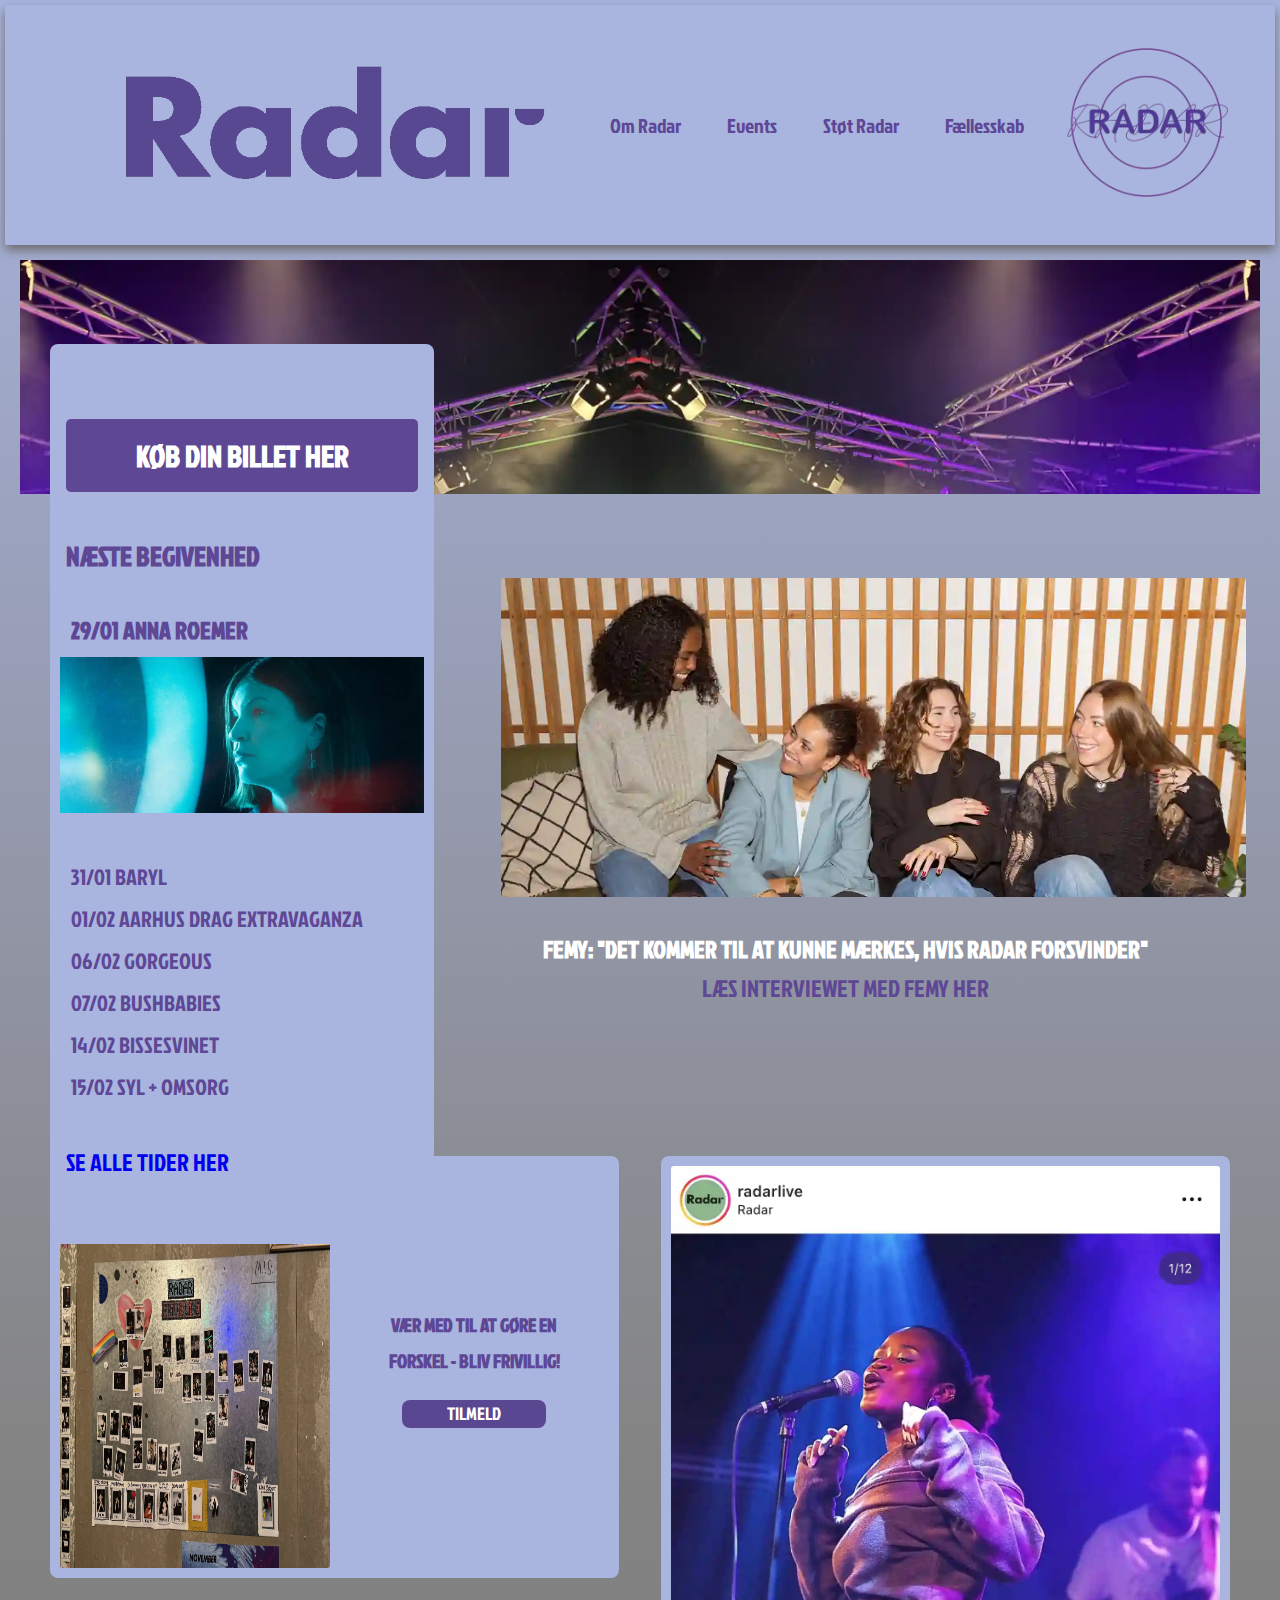
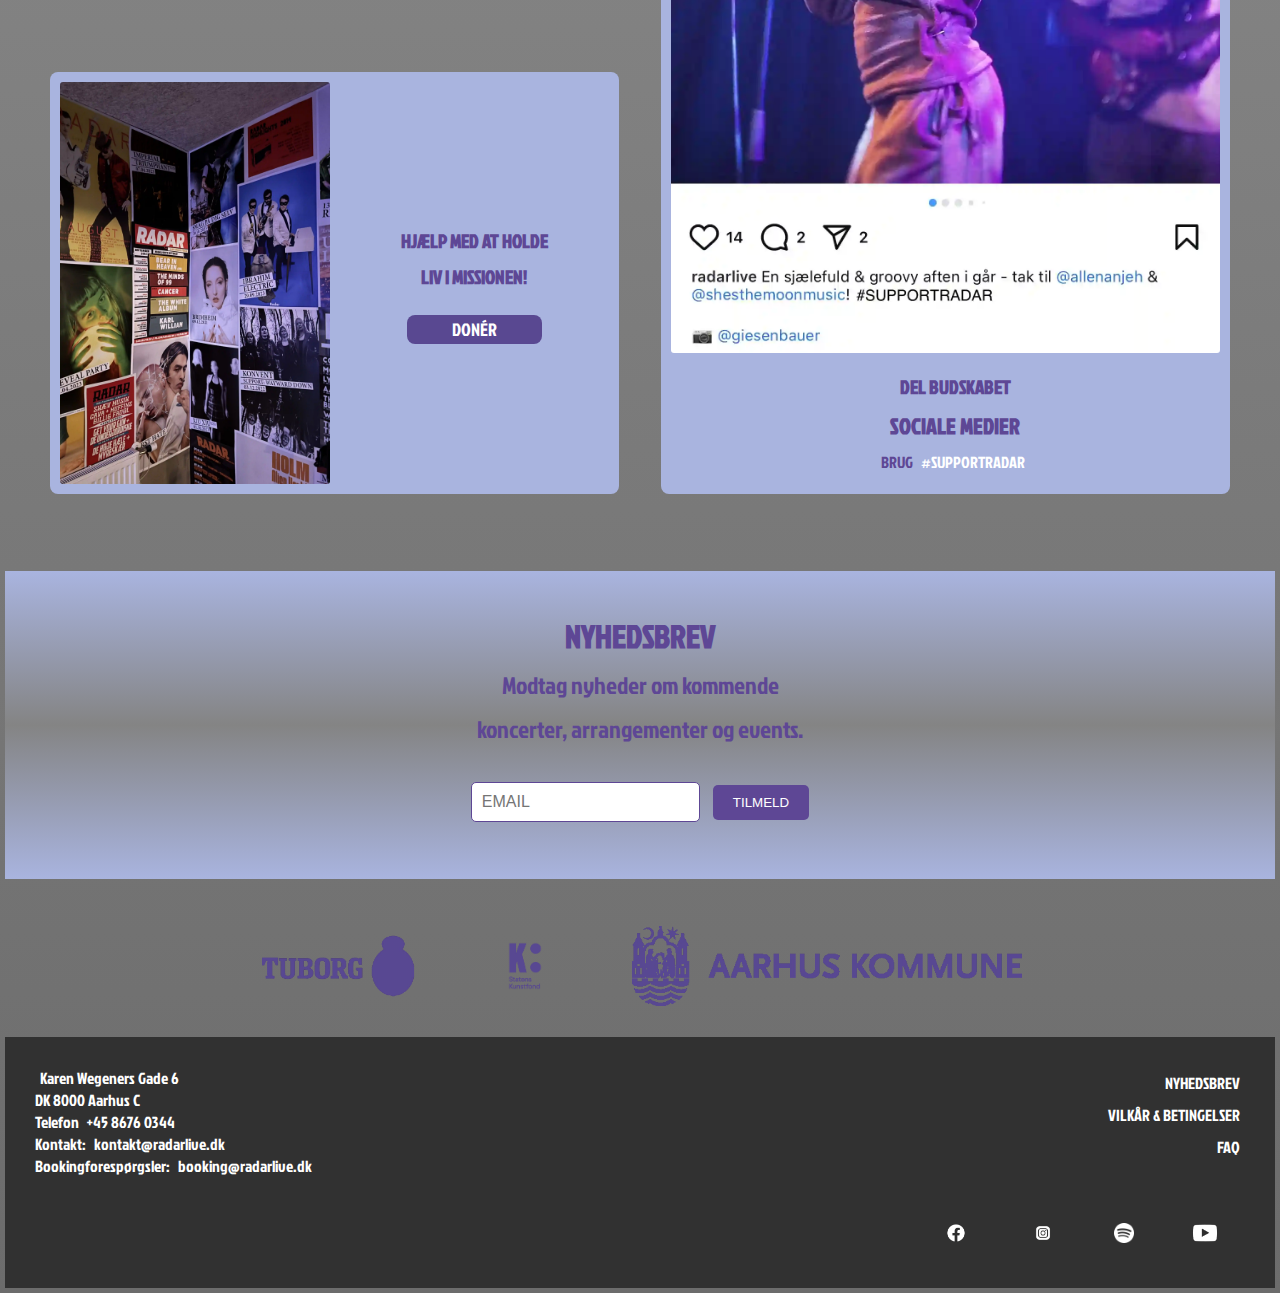
==== commit f4b2afe7: "." ====
--- a/index.html
+++ b/index.html
@@ -11,8 +11,8 @@
     <meta name="keywords" content="">
 
     <!-- LINKER TIL CSS STYLESHEETS -->
+    <link rel="stylesheet" href="css/index.css">
     <link rel="stylesheet" href="css/style.css">
-    <link rel="stylesheet" href="css/index.css">
     <link rel="icon" href="image/navbar/favicon.webp" sizes="32x32" type="image/png">
     
     <!-- DETTE TILLADER MIG AT BRUGE DEN ØNSKEDE FONT -->
@@ -182,16 +182,15 @@
             </article>
         </article>
         
-        <article class="footer-andet">
-            <article class="andet">
+        <!-- <article class="footer-andet"> -->
+
+        <!-- OVERSIGT OVER SOCIALE MEDIER -->
+        <article class="footer-container">
+             <article class="andet">
                 <a href="index.html" class="nyhedsbrev">NYHEDSBREV</a>
                 <a href="index.html" class="vilkaar">VILKÅR & BETINGELSER</a>
                 <a href="index.html" class="faq">FAQ</a> 
             </article>
-        </article>
-
-        <!-- OVERSIGT OVER SOCIALE MEDIER -->
-        <article class="footer-container">
             <article class="socials">
                 <!-- FØLGENDE LINKS VIRKER OG FØRER VIDERE TIL EKSTERNE SIDER -->
                 <span class="footer-icon"><a href="https://www.facebook.com/radarlive">
--- a/css/index.css
+++ b/css/index.css
@@ -14,6 +14,21 @@
     color: #5e4795; /* Standard tekstfarve i en lilla nuance. */
     margin: 0;
     padding: 0;
+}
+
+header {
+    position: relative;
+    top: 0;
+    left: 0;
+    right: 0;
+    background: #a9b4df;
+    box-shadow: 0 5px 10px rgba(0, 0, 0, 0.1);
+    padding: 1rem 2rem;
+    display: flex;
+    align-items: center;
+    justify-content: space-between;
+    height: 15rem;
+    z-index: 99;
 }
 
 /* Klasse til fremhævet tekst */
@@ -338,7 +353,7 @@
     max-width: 90%; /* Sætter den maksimale bredde på billedet til 90% af forælderen */
     height: auto; /* Bevarer billedets proportioner ved at justere højden automatisk */
     margin-top: 4rem; /* Tilføjer margin øverst for at give plads over billedet */
-    margin-right: -0.6rem; /* Tilføjer en lille negativ margin til højre for at justere placeringen */
+    margin-right: -3.5rem; /* Tilføjer en lille negativ margin til højre for at justere placeringen */
     border-radius: 8px; /* Runder hjørnerne af billedet */
 }
 
@@ -544,9 +559,9 @@
     display: flex; /* Gør sponsor-containeren til et flex-container */
     justify-content: center; /* Centrerer indholdet horisontalt */
     padding: 1.6rem; /* Giver indvendig afstand på 1.6rem omkring containerens indhold */
-    flex-direction: column; /* Lægger indholdet i en kolonne (vertikalt) */
+    flex-direction: row; /* Lægger indholdet i en kolonne (vertikalt) */
     align-items: center; /* Centrerer indholdet på tværs af containerens hovedakse */
-    gap: 0px; /* Der er ingen afstand mellem børnene i containeren */
+    gap: 4rem; /* Der er ingen afstand mellem børnene i containeren */
 }
 
 .sponsor-container img {
--- a/css/style.css
+++ b/css/style.css
@@ -54,17 +54,17 @@
 }
 
 /* navbar */
-header{
+header {
     position: relative;
     top: 0;
     left: 0;
     right: 0;
     background: #a9b4df;
-    box-shadow: 0 5px 10px rgba(0, 0, 0, 0.1);
+    box-shadow: 0 5px 10px #6c6c6c;
     padding: 1rem 2rem;
     display: flex;
     align-items: center;
-    justify-content: space-between;
+    justify-content: flex-end;
     height: 15rem;
     z-index: 99;
     
@@ -128,6 +128,7 @@
     display: none;
  }
 
+ 
 /* FOOTER */
 /* Footer-styling - baggrund og tekstfarve */
 footer {
@@ -141,6 +142,7 @@
 /* Opsætning af containeren i footer for layout */
 .footer-container {
     display: flex; /* Bruger Flexbox til at arrangere indholdet */
+    flex-direction: column;
 }
 
 /* Generel footer styling - justering og tilpasning af elementer */
@@ -182,7 +184,7 @@
     gap: 1rem; /* Tilføjer mellemrum mellem de sociale ikoner */
     flex: 1rem; /* Tildeler et fleksibelt område til de sociale ikoner */
     flex-direction: row; /* Arrangerer ikonerne horisontalt */
-    margin-top: 5.5rem; /* Giver lidt afstand fra toppen */
+    margin-top: 2.5rem; /* Giver lidt afstand fra toppen */
     margin-left: 1rem; /* Tilføjer margin til venstre */
 }
 
@@ -193,14 +195,14 @@
 
 /* Footer logo - Justering af størrelse på footer logo */
 .footerlogo {
-    width: 30px; /* Sætter bredden på logoet */
+    width: auto; /* Sætter bredden på logoet */
     height: 30px; /* Sætter højden på logoet */
 }
 
 /* Kontakt og Andet sektioner - Justering af tekst og fleksibilitet */
 .kontakt, .andet {
     text-align: left; /* Venstrestiller teksten */
-    flex: 1 1 300px; /* Sørger for at sektionerne kan tilpasse sig, min. bredde 300px */
+    /* flex: 1 1 300px; Sørger for at sektionerne kan tilpasse sig, min. bredde 300px */
 }
 
 /* Footer links - Basis styling for links i footer */
@@ -278,7 +280,7 @@
     left: 0;
     right: 0;
     background-color: rgba(169, 180, 223, 0.87);
-    border-top: 1px rgba(0,0,0,0.1);
+    border-top: 1px #6c6c6c;
     display: none;
  }
  
@@ -409,7 +411,7 @@
         left: 0;
         right: 0;
         background-color: rgba(169, 180, 223, 0.87);
-        border-top: 1px rgba(0,0,0,0.1);
+        border-top: 1px   #6c6c6c;
         display: none;
         
      }
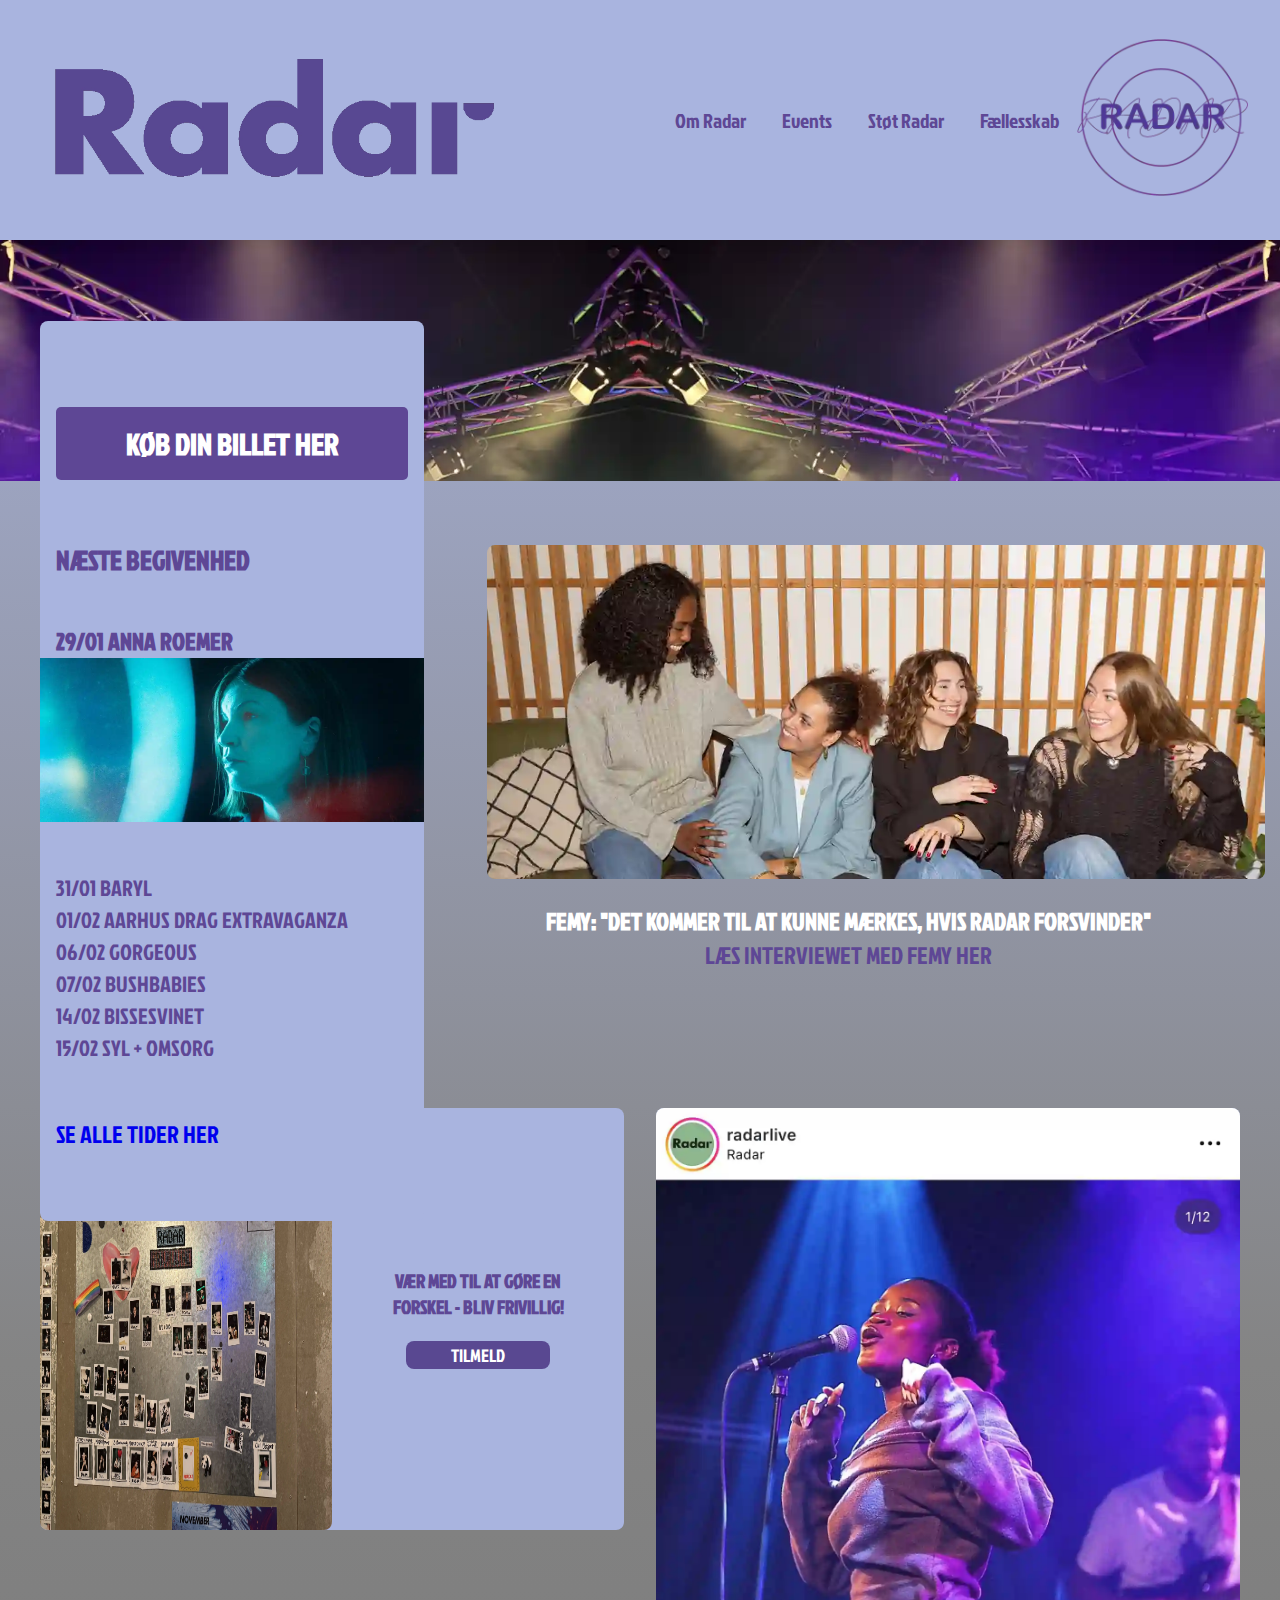
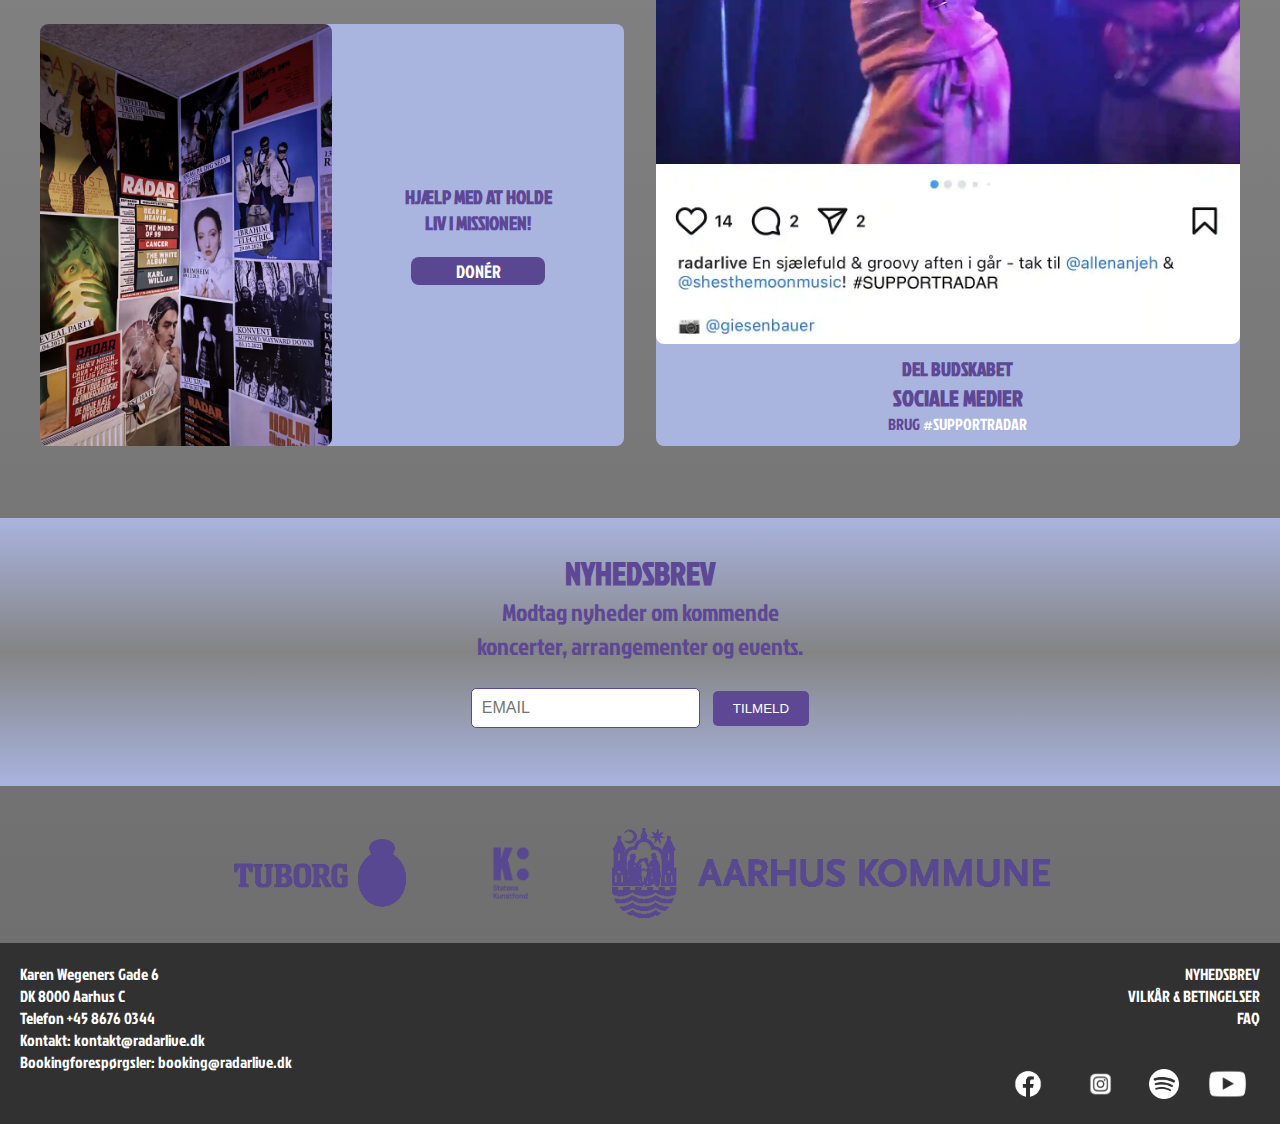
==== commit f5b3098e: "styling forside" ====
--- a/index.html
+++ b/index.html
@@ -11,8 +11,8 @@
     <meta name="keywords" content="">
 
     <!-- LINKER TIL CSS STYLESHEETS -->
+    <link rel="stylesheet" href="css/style.css">
     <link rel="stylesheet" href="css/index.css">
-    <link rel="stylesheet" href="css/style.css">
     <link rel="icon" href="image/navbar/favicon.webp" sizes="32x32" type="image/png">
     
     <!-- DETTE TILLADER MIG AT BRUGE DEN ØNSKEDE FONT -->
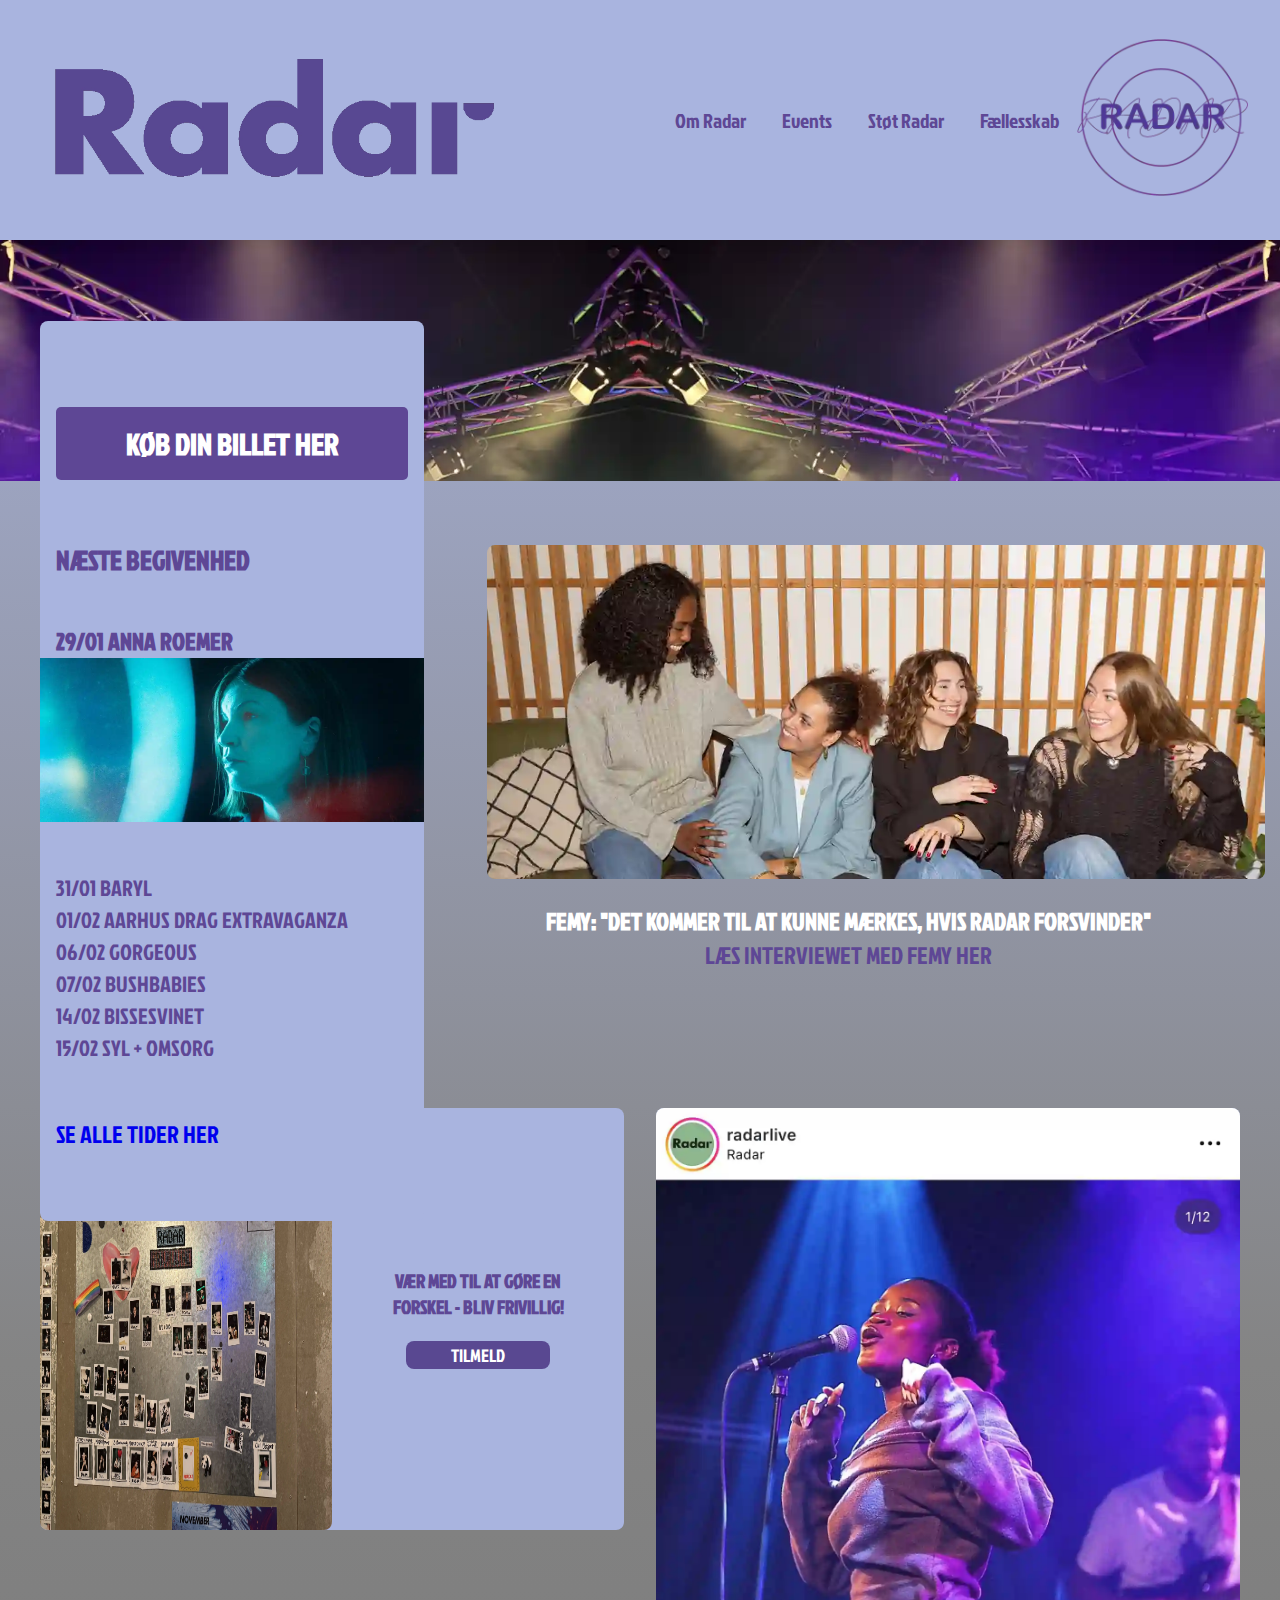
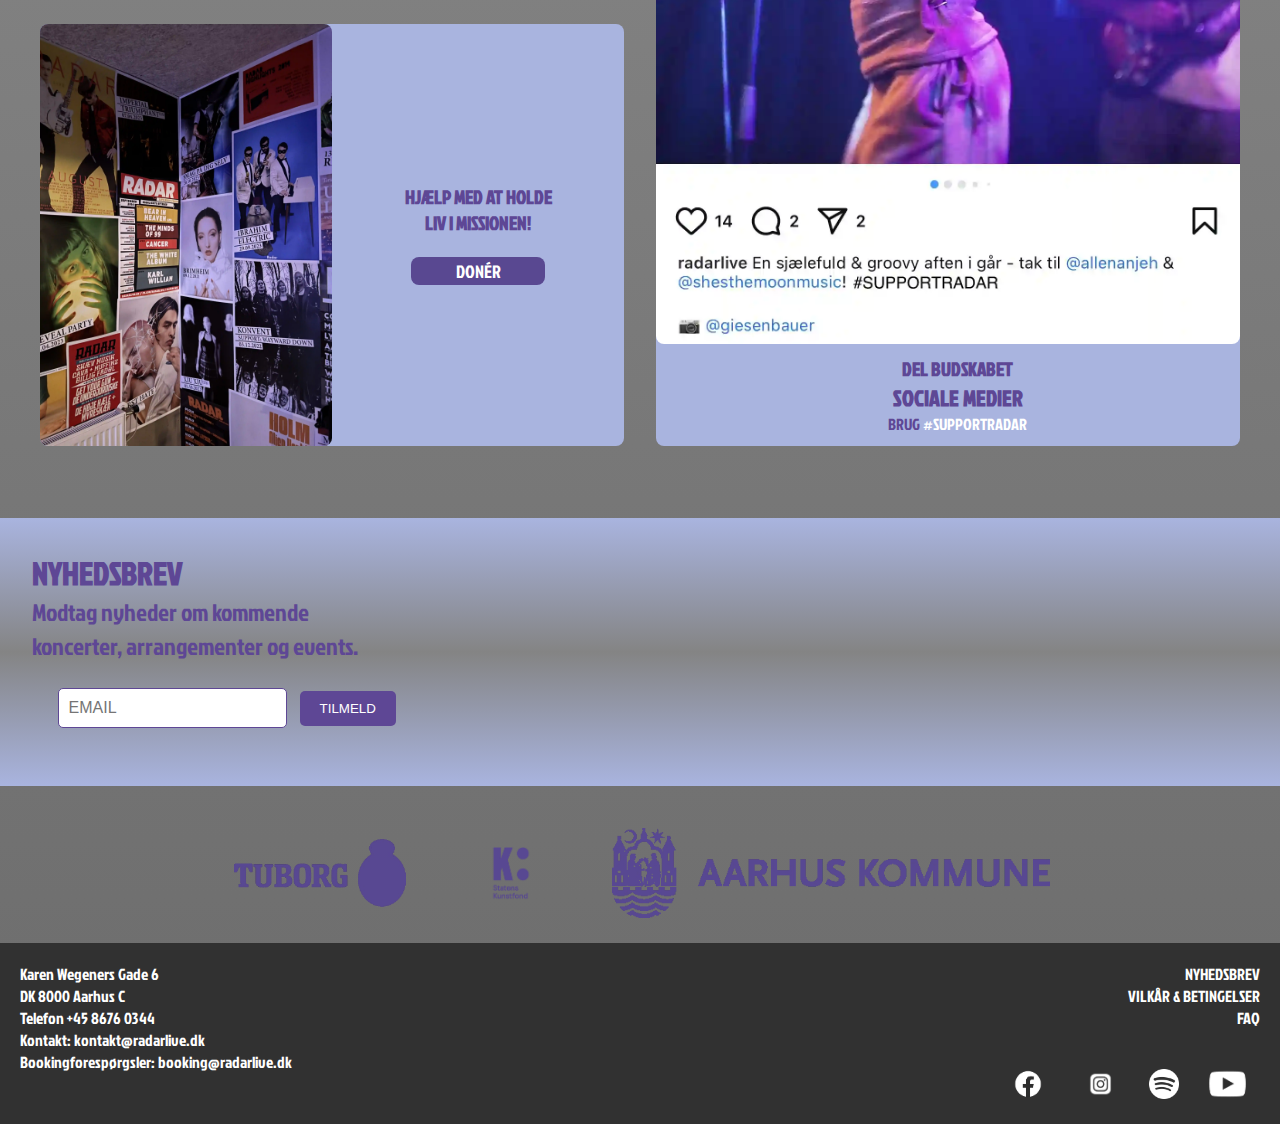
==== commit 43732ca9: "kommentarer html" ====
--- a/index.html
+++ b/index.html
@@ -22,177 +22,199 @@
 </head>
 
 <body>
-    <header class="menubar"> 
+    <header class="menubar"> <!-- Hovedmenuen -->
+    
+        <!-- Sektion til bannerbillede -->
         <section class="banner-img">
-            <a href=""><img src="image/forside/radar.webp" alt="Radar" class="banner-img"></a>
-        </section>
-
-    <section class="headerbyt">
-    <!-- INDPAKNING AF LOGO -->
-    <a href="index.html">
-        <img src="image/navbar/radar.logo.webp" alt="Radar-logo-img" class="logo">
-    </a>
-
-        <input type="checkbox" id="menu-bar"> <!-- KONTROLLERER OM MENUEN ER ÅBEN -->
-        <label for="menu-bar">&#9776;</label> <!-- FOR AT VISE MENUPUNKTER -->
-
-        <nav class="navbar"> <!-- NAVBAR BEGYND -->
-            <ul>
+            <a href=""><img src="image/forside/radar.webp" alt="Radar" class="banner-img"></a> <!-- Linket peger på forsiden -->
+        </section>
+    
+        <!-- Sektion der indeholder logo og navigation -->
+        <section class="headerbyt"> <!-- INDPAKNING AF LOGO -->
+            
+            <!-- Logo med link til forsiden -->
+            <a href="index.html">
+                <img src="image/navbar/radar.logo.webp" alt="Radar-logo-img" class="logo"> <!-- Logo for Radar -->
+            </a>
+    
+            <!-- Checkbox-menu til mobile enheder -->
+            <input type="checkbox" id="menu-bar"> <!-- Checkbox til at kontrollere, om menuen er åben -->
+            <label for="menu-bar">&#9776;</label> <!-- Hamburger-ikon som menu-knap -->
+    
+            <!-- Navigation -->
+            <nav class="navbar"> <!-- NAVBAR BEGYND -->
+                <ul> <!-- Liste over hovedmenupunkter -->
+                    
+                    <!-- Dropdown-menu: Om Radar -->
+                    <li><a href="#">Om Radar</a> <!-- DROPDOWN -->
+                        <ul> <!-- Undermenu -->
+                            <li><a href="index.html">Historie</a></li> <!-- Link til historie -->
+                            <li><a href="mission.html">Mission og Vision+</a></li> <!-- Link til mission og vision -->
+                            <li><a href="index.html">Succeshistorier</a></li> <!-- Link til succeshistorier -->
+                        </ul>
+                    </li>
+                    
+                    <!-- Dropdown-menu: Events -->
+                    <li><a href="#">Events</a> <!-- DROPDOWN -->
+                        <ul> <!-- Undermenu -->
+                            <li><a href="index.html">Kommende events og koncerter</a></li> <!-- Link til kommende events -->
+                            <li><a href="index.html">Tidligere events</a></li> <!-- Link til tidligere events -->
+                            <li><a href="index.html">Specialarrangementer</a></li> <!-- Link til specialarrangementer -->
+                        </ul>
+                    </li>
+                    
+                    <!-- Dropdown-menu: Støt Radar -->
+                    <li><a href="#">Støt Radar</a> <!-- DROPDOWN -->
+                        <ul> <!-- Undermenu -->
+                            <li><a href="index.html">Crowdfunding</a></li> <!-- Link til crowdfunding -->
+                            <li><a href="index.html">Medlemskab</a></li> <!-- Link til medlemskab -->
+                            <li><a href="frivillig.html">Frivillige+</a></li> <!-- Link til frivillige -->
+                            <li><a href="index.html">Samarbejde</a></li> <!-- Link til samarbejde -->
+                        </ul>
+                    </li>
+                    
+                    <!-- Dropdown-menu: Fællesskab -->
+                    <li><a href="#">Fællesskab</a> <!-- DROPDOWN -->
+                        <ul> <!-- Undermenu -->
+                            <li><a href="heroes.html">Radar Heroes+</a></li> <!-- Link til Radar Heroes -->
+                            <li><a href="index.html">Idébank</a></li> <!-- Link til idébank -->
+                        </ul>
+                    </li>
+               
+                </ul>
+            </nav> <!-- NAVBAR SLUT -->
+        </section>
+    </header>
+
+    <main> <!-- Hovedindholdet på siden -->
+        <section class="førstesektion"> <!-- Første sektion med billede, billetkøb og citat -->
+            
+            <!-- Billede af scenelys -->
+            <section class="image">
+                <img src="image/forside/scenelys.webp" alt="scenelys"> <!-- Dekorativt billede, der introducerer sektionen -->
+            </section>
+    
+            <!-- Sektion for billetkøb og kommende koncerter -->
+            <section class="billet-køb"> <!-- OVERSIGT OVER KOMMENDE KONCERTER OG BILLETKØB -->
+                <a href="https://www.yourticket.dk/?ytfiltercity=&ytfilterdate=&ytfiltersearch=radar" class="buy-ticket">KØB DIN BILLET HER</a> <!-- Direkte link til billetkøb på en ekstern platform -->
                 
-                <li><a href="#">Om Radar</a> <!-- DROPDOWN -->
-                    <ul>
-                        <li><a href="index.html">Historie</a></li>
-                        <li><a href="mission.html">Mission og Vision+</a></li>
-                        <li><a href="index.html">Succeshistorier</a></li>
-                    </ul>
-                </li>
-                
-                <li><a href="#">Events</a> <!-- DROPDOWN -->
-                    <ul>
-                        <li><a href="index.html">Kommende events og koncerter</a></li>
-                        <li><a href="index.html">Tidligere events</a></li>
-                        <li><a href="index.html">Specialarrangementer</a></li>
-                    </ul>
-                </li>
-                
-                <li><a href="#">Støt Radar</a> <!-- DROPDOWN -->
-                    <ul>
-                        <li><a href="index.html">Crowdfunding</a></li>
-                        <li><a href="index.html">Medlemskab</a></li>
-                        <li><a href="frivillig.html">Frivillige+</a></li>
-                        <li><a href="index.html">Samarbejde</a></li>
-                    </ul>
-                </li>
-                
-                <li><a href="#">Fællesskab</a> <!-- DROPDOWN -->
-                    <ul>
-                        <li><a href="heroes.html">Radar Heroes+</a></li>
-                        <li><a href="index.html">Idébank</a></li>
-                    </ul>
-                </li>
-           
-            </ul>
-        </nav> <!-- NAVBAR SLUT -->
-    </section>
-    </header>
-
-    <main>
-    <section class="førstesektion">
-        <section class="image">
-            <img src="image/forside/scenelys.webp" alt="scenelys">
-        </section>
-
-        <section class="billet-køb"> <!-- OVERSIGT OVER KOMMENDE KONCERTER OG BILLETKØB -->
-            <a href="https://www.yourticket.dk/?ytfiltercity=&ytfilterdate=&ytfiltersearch=radar" class="buy-ticket">KØB DIN BILLET HER</a> <!-- DIREKTE LINK TIL BILLETKØB (EKSTERNT) -->
-            
-            <h2 class="next-event">NÆSTE BEGIVENHED</h2>
-            
-            <article class="anne-roem">
-                <h3 class="event-name">29/01 ANNA ROEMER</h3>
-                <img src="image/forside/annaroemer.webp" alt="Anna Roemer"/>
-            </article>
-    
-            <ul class="event-liste">
-                <li>31/01 BARYL</li>
-                <li>01/02 AARHUS DRAG EXTRAVAGANZA</li>
-                <li>06/02 GORGEOUS</li>
-                <li>07/02 BUSHBABIES</li>
-                <li>14/02 BISSESVINET</li>
-                <li>15/02 SYL + OMSORG</li>
-            </ul>
-    
-            <a href="https://radarlive.dk/kalender/" class="se-alle-tider">SE ALLE TIDER HER</a> <!-- EKSTERNT LINK TIL ALLE KONCERTER -->
-        </section>
-
-        <article class="femy-quote">
-            <img src="image/forside/femy.webp" alt="femy-gruppebillede">
-            <h2>FEMY: "DET KOMMER TIL AT KUNNE MÆRKES, HVIS RADAR FORSVINDER"</h2>
-            <a href="heroes.html" class="femy-interview">LÆS INTERVIEWET MED FEMY HER</a>
-        </article>
-    </section>
-
-    <section class="alle-kampagner">
-        <section class="kampagne1-2">
+                <h2 class="next-event">NÆSTE BEGIVENHED</h2> <!-- Overskrift til næste koncert -->
+    
+                <!-- Detaljer om den næste begivenhed -->
+                <article class="anne-roem">
+                    <h3 class="event-name">29/01 ANNA ROEMER</h3> <!-- Navn og dato for næste begivenhed -->
+                    <img src="image/forside/annaroemer.webp" alt="Anna Roemer"/> <!-- Billede af kunstneren -->
+                </article>
+        
+                <!-- Liste over kommende begivenheder -->
+                <ul class="event-liste">
+                    <li>31/01 BARYL</li>
+                    <li>01/02 AARHUS DRAG EXTRAVAGANZA</li>
+                    <li>06/02 GORGEOUS</li>
+                    <li>07/02 BUSHBABIES</li>
+                    <li>14/02 BISSESVINET</li>
+                    <li>15/02 SYL + OMSORG</li>
+                </ul>
+        
+                <a href="https://radarlive.dk/kalender/" class="se-alle-tider">SE ALLE TIDER HER</a> <!-- Link til den fulde koncertkalender -->
+            </section>
+    
+            <!-- Citat og interview med FEMY -->
+            <article class="femy-quote"> <!-- Sektion dedikeret til citat og interview -->
+                <img src="image/forside/femy.webp" alt="femy-gruppebillede"> <!-- Billede af FEMY-gruppen -->
+                <h2>FEMY: "DET KOMMER TIL AT KUNNE MÆRKES, HVIS RADAR FORSVINDER"</h2> <!-- Citat fra FEMY -->
+                <a href="heroes.html" class="femy-interview">LÆS INTERVIEWET MED FEMY HER</a> <!-- Link til interviewartikel -->
+            </article>
+        </section>
+    </main>
+
+    <section class="alle-kampagner"> <!-- Hovedsektion for alle kampagner -->
+        <section class="kampagne1-2"> <!-- Sektion for de to første kampagner -->
+            
+            <!-- Kampagne 1: Frivillig tilmelding -->
             <article class="frivillig-tilmelding"> <!-- FRIVILLIG TILMELDING -->
-                <img src="image/frivillig/frivillig.webp" alt="frivillig-foto" class="kampagne-billede1">
-            
-                <article>
+                <img src="image/frivillig/frivillig.webp" alt="frivillig-foto" class="kampagne-billede1"> <!-- Billede for frivillig tilmelding -->
+            
+                <article> <!-- Tekst og knap til kampagnen -->
                     <h3 class="frivillig-tekst">VÆR MED TIL AT GØRE EN</h3>
                     <h3 class="frivillig-tekst">FORSKEL - BLIV FRIVILLIG!</h3>
-                    <button onclick="window.location.href='frivillig.html'" class="kampagne-button">TILMELD</button>
-                </article>
-            </article>
-            
+                    <button onclick="window.location.href='frivillig.html'" class="kampagne-button">TILMELD</button> <!-- Knap til tilmelding -->
+                </article>
+            </article>
+            
+            <!-- Kampagne 2: Donation -->
             <article class="donation"> <!-- DONATION -->
-                <img src="image/heroes/kunstner1.webp" alt="bar-foto" class="kampagne-billede2">
+                <img src="image/heroes/kunstner1.webp" alt="bar-foto" class="kampagne-billede2"> <!-- Billede for donationskampagne -->
                 
-                <article>
+                <article> <!-- Tekst og knap til kampagnen -->
                     <h3 class="donation-tekst">HJÆLP MED AT HOLDE</h3>
                     <h3 class="donation-tekst">LIV I MISSIONEN!</h3>
-                    <button class="kampagne-button">DONÉR</button>
-                </article>
-            </article>
-        </section>
-            
-        <section class="kampagne3">
+                    <button class="kampagne-button">DONÉR</button> <!-- Knap til donation -->
+                </article>
+            </article>
+        </section>
+            
+        <!-- Kampagne 3: Hashtag kampagne -->
+        <section class="kampagne3"> <!-- Sektion for tredje kampagne -->
             <article class="medie-kampagne"> <!-- HASHTAG KAMPAGNE -->
-                <img src="image/forside/kampagne.webp" alt="koncertfoto" class="kampagne-billede3">
+                <img src="image/forside/kampagne.webp" alt="koncertfoto" class="kampagne-billede3"> <!-- Billede for hashtag kampagne -->
                 
-                <article>
+                <article> <!-- Tekst og instruktioner -->
                     <h3 class="kampagne-tekst">DEL BUDSKABET</h3>
                     <h3 class="kampagne-tekst1">SOCIALE MEDIER</h3>
-                    <p>BRUG <span class="highlight">#SUPPORTRADAR</span></p>
+                    <p>BRUG <span class="highlight">#SUPPORTRADAR</span></p> <!-- Hashtag highlight -->
                 </article>
             </article>
         </section>
     </section>
-
-        <section class="nyhedsbrev-container"> <!-- TILMELDING NYHEDSBREV -->
-            <article class="nyhedsbrev-tekst">
-                <h2>NYHEDSBREV</h2>
-                <p>Modtag nyheder om kommende </p>
-                <p>koncerter, arrangementer og events.</p>
-            </article>
-
-            <form class="email-submit">
-                <input type="email" placeholder="EMAIL" aria-label="Email">
-                <button type="submit">TILMELD</button>
-            </form>
-        </section> 
-        
-        <article class="sponsor-container"> <!-- OVERSIGT OVER DE TRE STØRSTE SPONSORER -->
-            <img src="image/forside/sponsor/tuborg.webp" alt="turborg-spons">
-            <img src="image/forside/sponsor/statenskunstfond.webp" alt="staten-spons">
-            <img src="image/forside/sponsor/aarhuskom.webp" alt="aarhus-spons">
+    
+    <!-- Nyhedsbrev tilmelding -->
+    <section class="nyhedsbrev-container"> <!-- TILMELDING NYHEDSBREV -->
+        <article class="nyhedsbrev-tekst"> <!-- Tekst for nyhedsbrev -->
+            <h2>NYHEDSBREV</h2>
+            <p>Modtag nyheder om kommende </p>
+            <p>koncerter, arrangementer og events.</p>
         </article>
-    </main>
-
-    <footer>
-            <!-- OVERSIGT OVER KONTAKTMULIGHEDER SAMT ADRESSE -->
+    
+        <form class="email-submit"> <!-- Formular til tilmelding -->
+            <input type="email" placeholder="EMAIL" aria-label="Email"> <!-- Inputfelt for email -->
+            <button type="submit">TILMELD</button> <!-- Tilmeld knap -->
+        </form>
+    </section> 
+    
+    <!-- Sponsorsektion -->
+    <article class="sponsor-container"> <!-- OVERSIGT OVER DE TRE STØRSTE SPONSORER -->
+        <img src="image/forside/sponsor/tuborg.webp" alt="turborg-spons"> <!-- Sponsor Tuborg -->
+        <img src="image/forside/sponsor/statenskunstfond.webp" alt="staten-spons"> <!-- Sponsor Statens Kunstfond -->
+        <img src="image/forside/sponsor/aarhuskom.webp" alt="aarhus-spons"> <!-- Sponsor Aarhus Kommune -->
+    </article>
+    
+    <footer> <!-- Sidefod -->
+        <!-- Kontaktoplysninger -->
         <article class="footer-kontakt">
             <article class="kontakt">
-                <a href="https://maps.app.goo.gl/uQbbWJaSaAvCWsMn6">
+                <a href="https://maps.app.goo.gl/uQbbWJaSaAvCWsMn6"> <!-- Adresse med link til Google Maps -->
                 Karen Wegeners Gade 6<br>
                 DK 8000 Aarhus C
                 </a>
                 <br>
-                Telefon <a href="tel:+4586760344">+45 8676 0344</a><br>
-                Kontakt: <a href="mailto:kontakt@radarlive.dk">kontakt@radarlive.dk</a><br>
-                Bookingforespørgsler: <a href="mailto:booking@radarlive.dk">booking@radarlive.dk</a>
+                Telefon <a href="tel:+4586760344">+45 8676 0344</a><br> <!-- Telefonnummer med link -->
+                Kontakt: <a href="mailto:kontakt@radarlive.dk">kontakt@radarlive.dk</a><br> <!-- Email til kontakt -->
+                Bookingforespørgsler: <a href="mailto:booking@radarlive.dk">booking@radarlive.dk</a> <!-- Email til booking -->
             </article>
         </article>
         
-        <!-- <article class="footer-andet"> -->
-
-        <!-- OVERSIGT OVER SOCIALE MEDIER -->
+        <!-- Links til andre sider -->
         <article class="footer-container">
              <article class="andet">
                 <a href="index.html" class="nyhedsbrev">NYHEDSBREV</a>
                 <a href="index.html" class="vilkaar">VILKÅR & BETINGELSER</a>
                 <a href="index.html" class="faq">FAQ</a> 
             </article>
+    
+            <!-- Sociale medier links -->
             <article class="socials">
-                <!-- FØLGENDE LINKS VIRKER OG FØRER VIDERE TIL EKSTERNE SIDER -->
+                <!-- Sociale medie ikoner med links -->
                 <span class="footer-icon"><a href="https://www.facebook.com/radarlive">
                     <img src="image/footer/facebook.icon.webp" alt="Facebook logo" class="footerlogo" aria-label="Gå til Facebook"></a></span>
                 <span class="footer-icon"><a href="https://www.instagram.com/radarlive/">
@@ -204,5 +226,6 @@
             </article>
         </article>
     </footer>
+
 </body>
 </html>